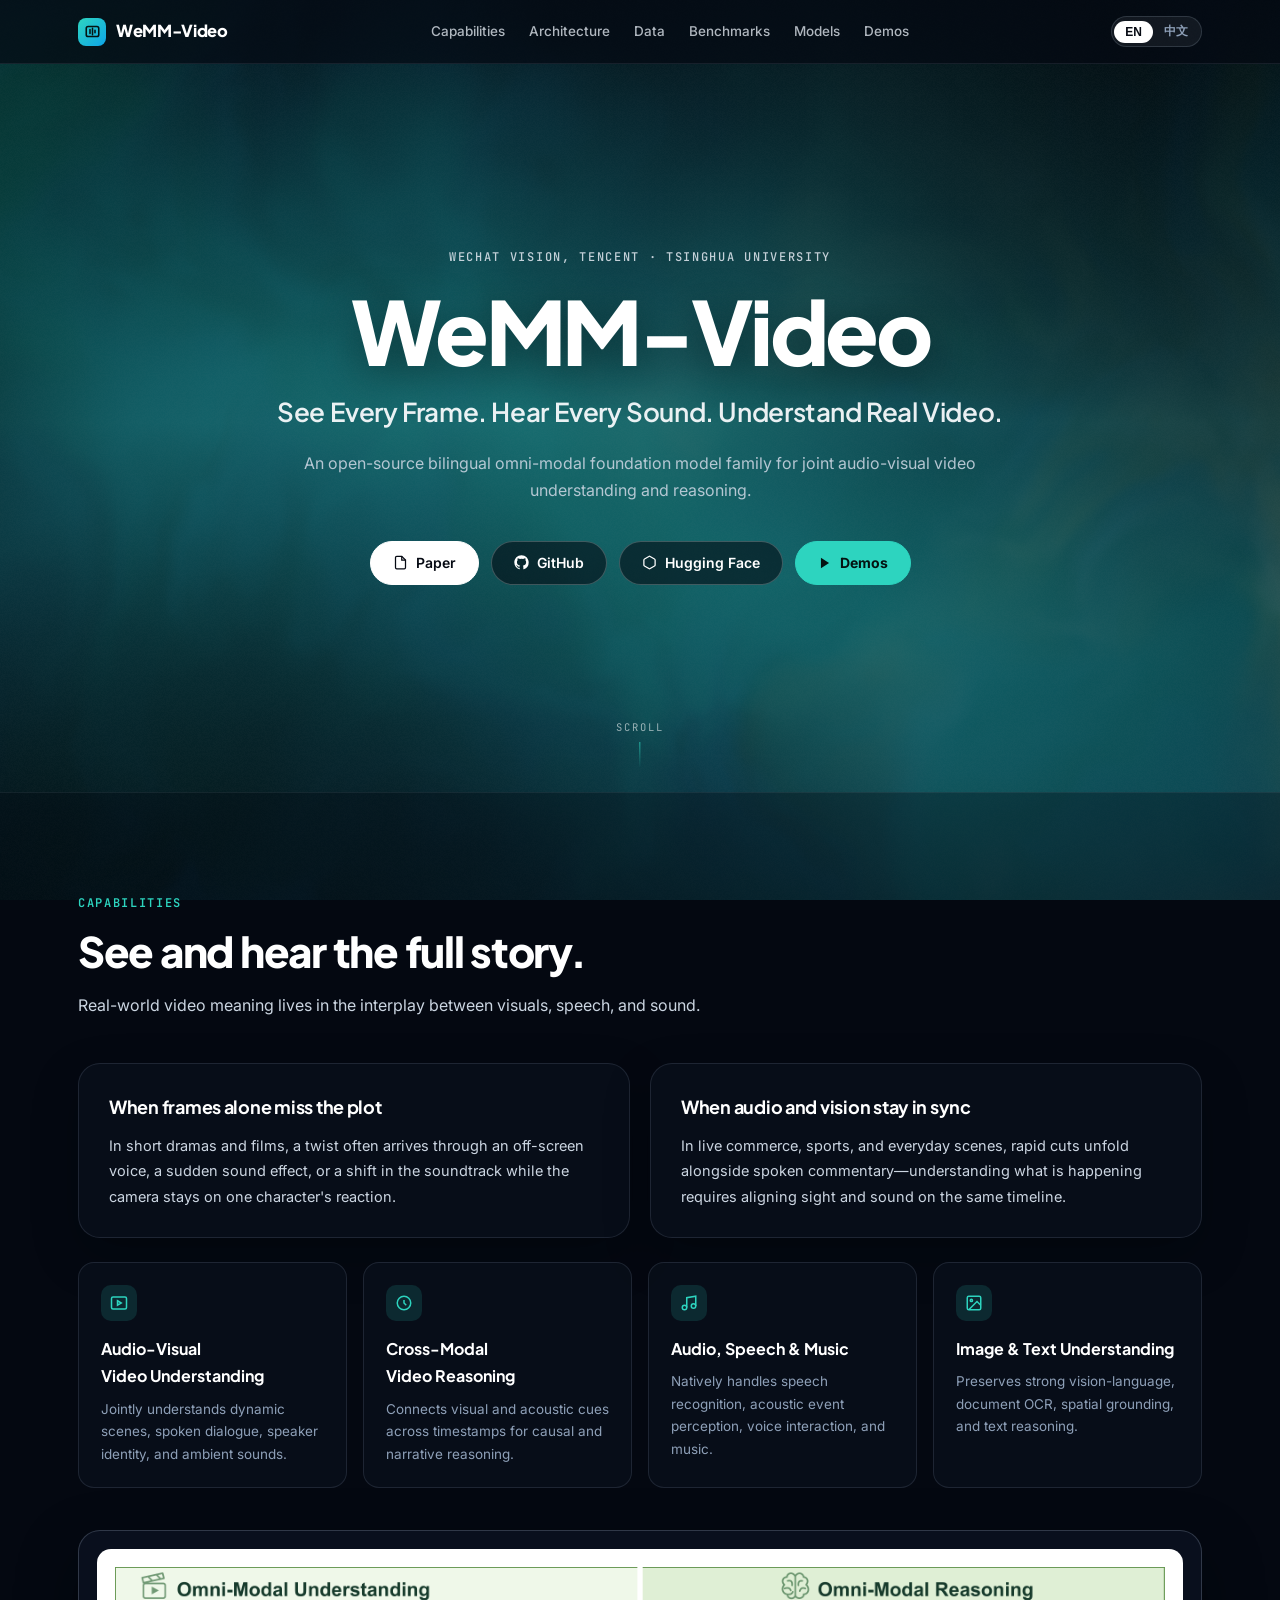
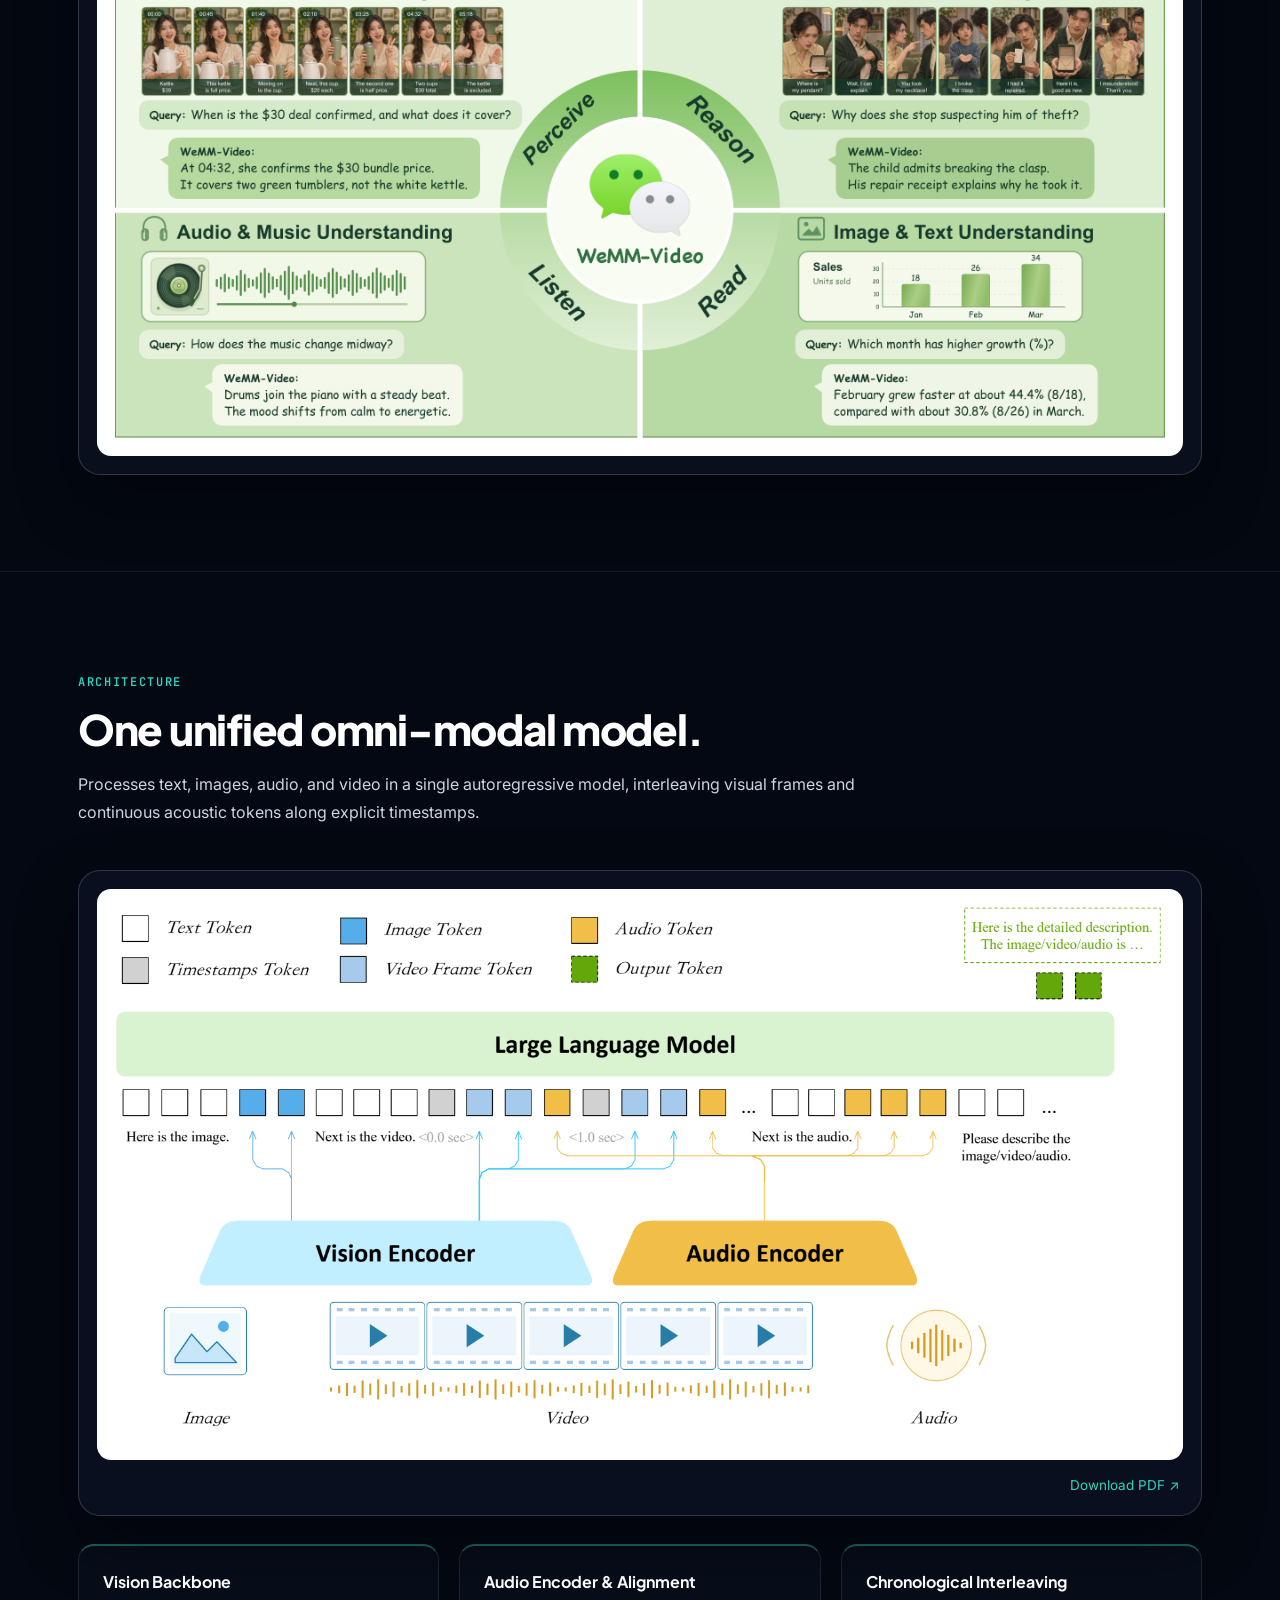
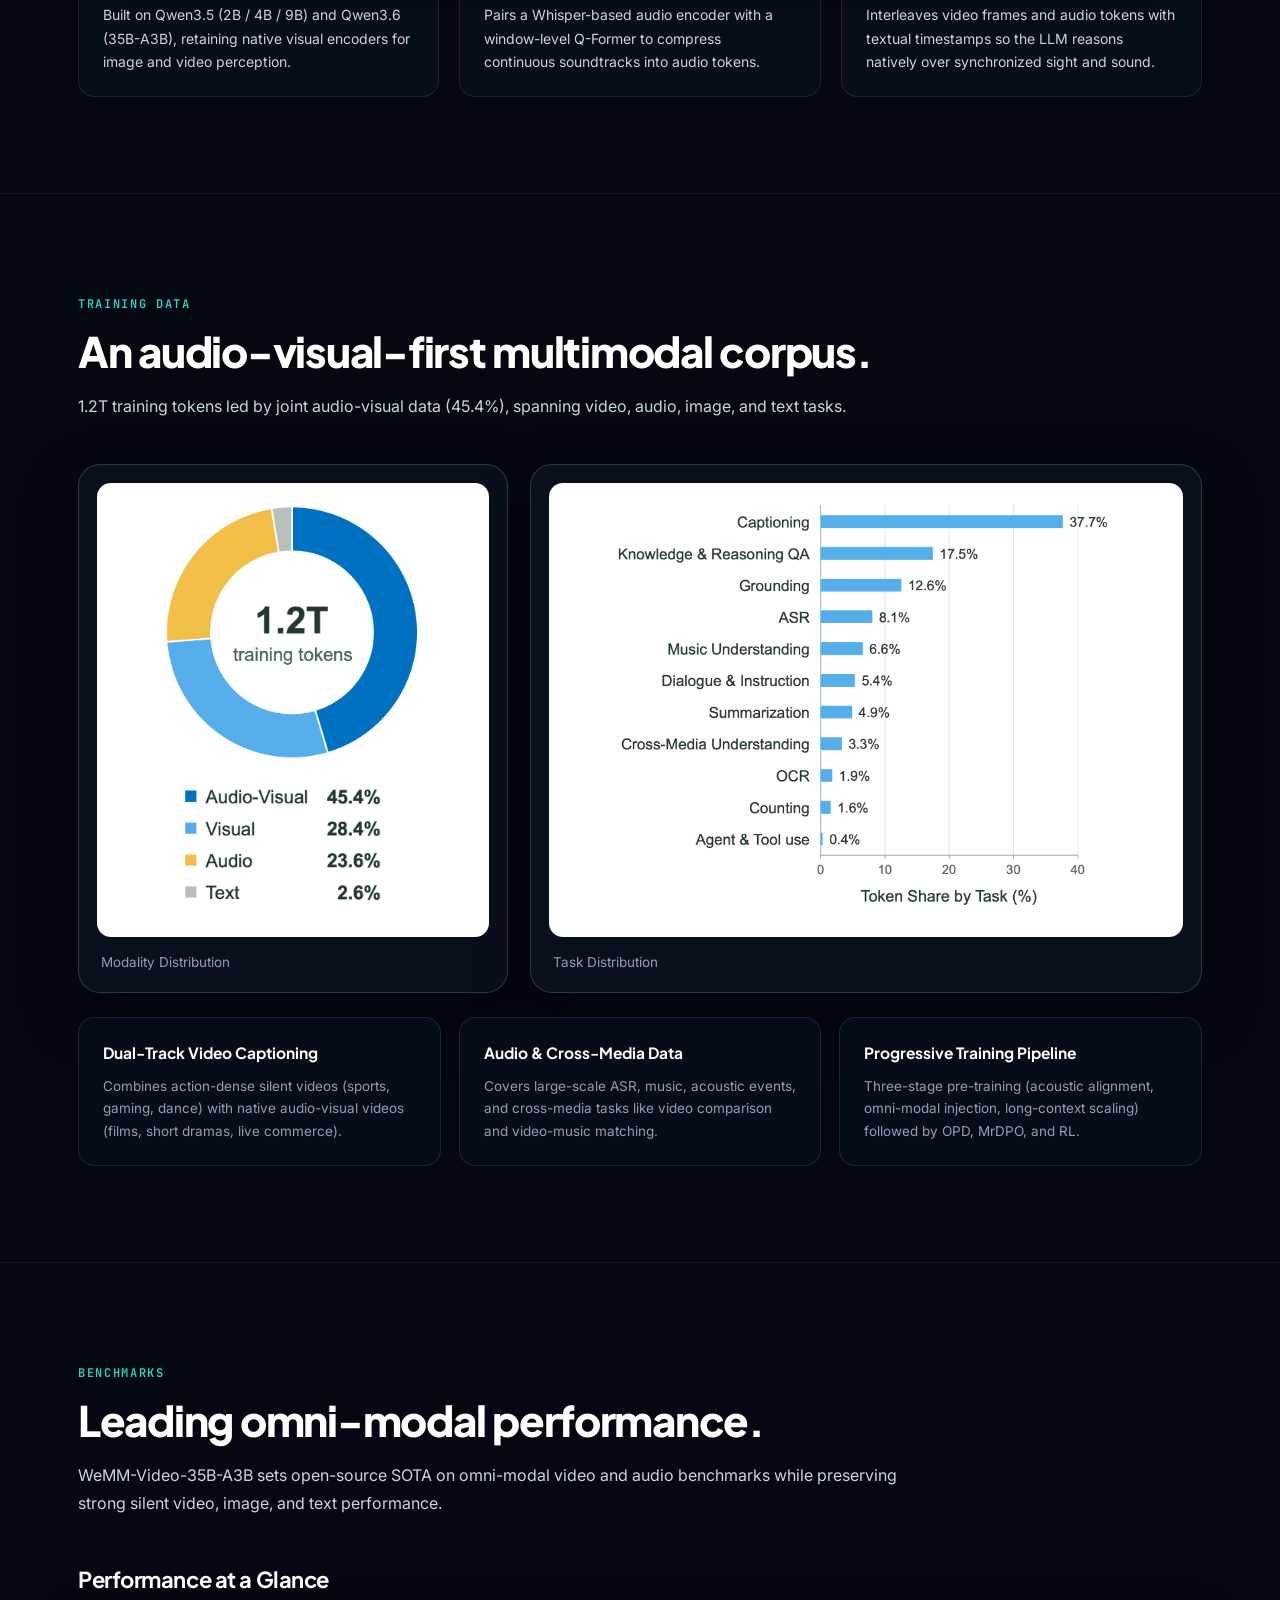
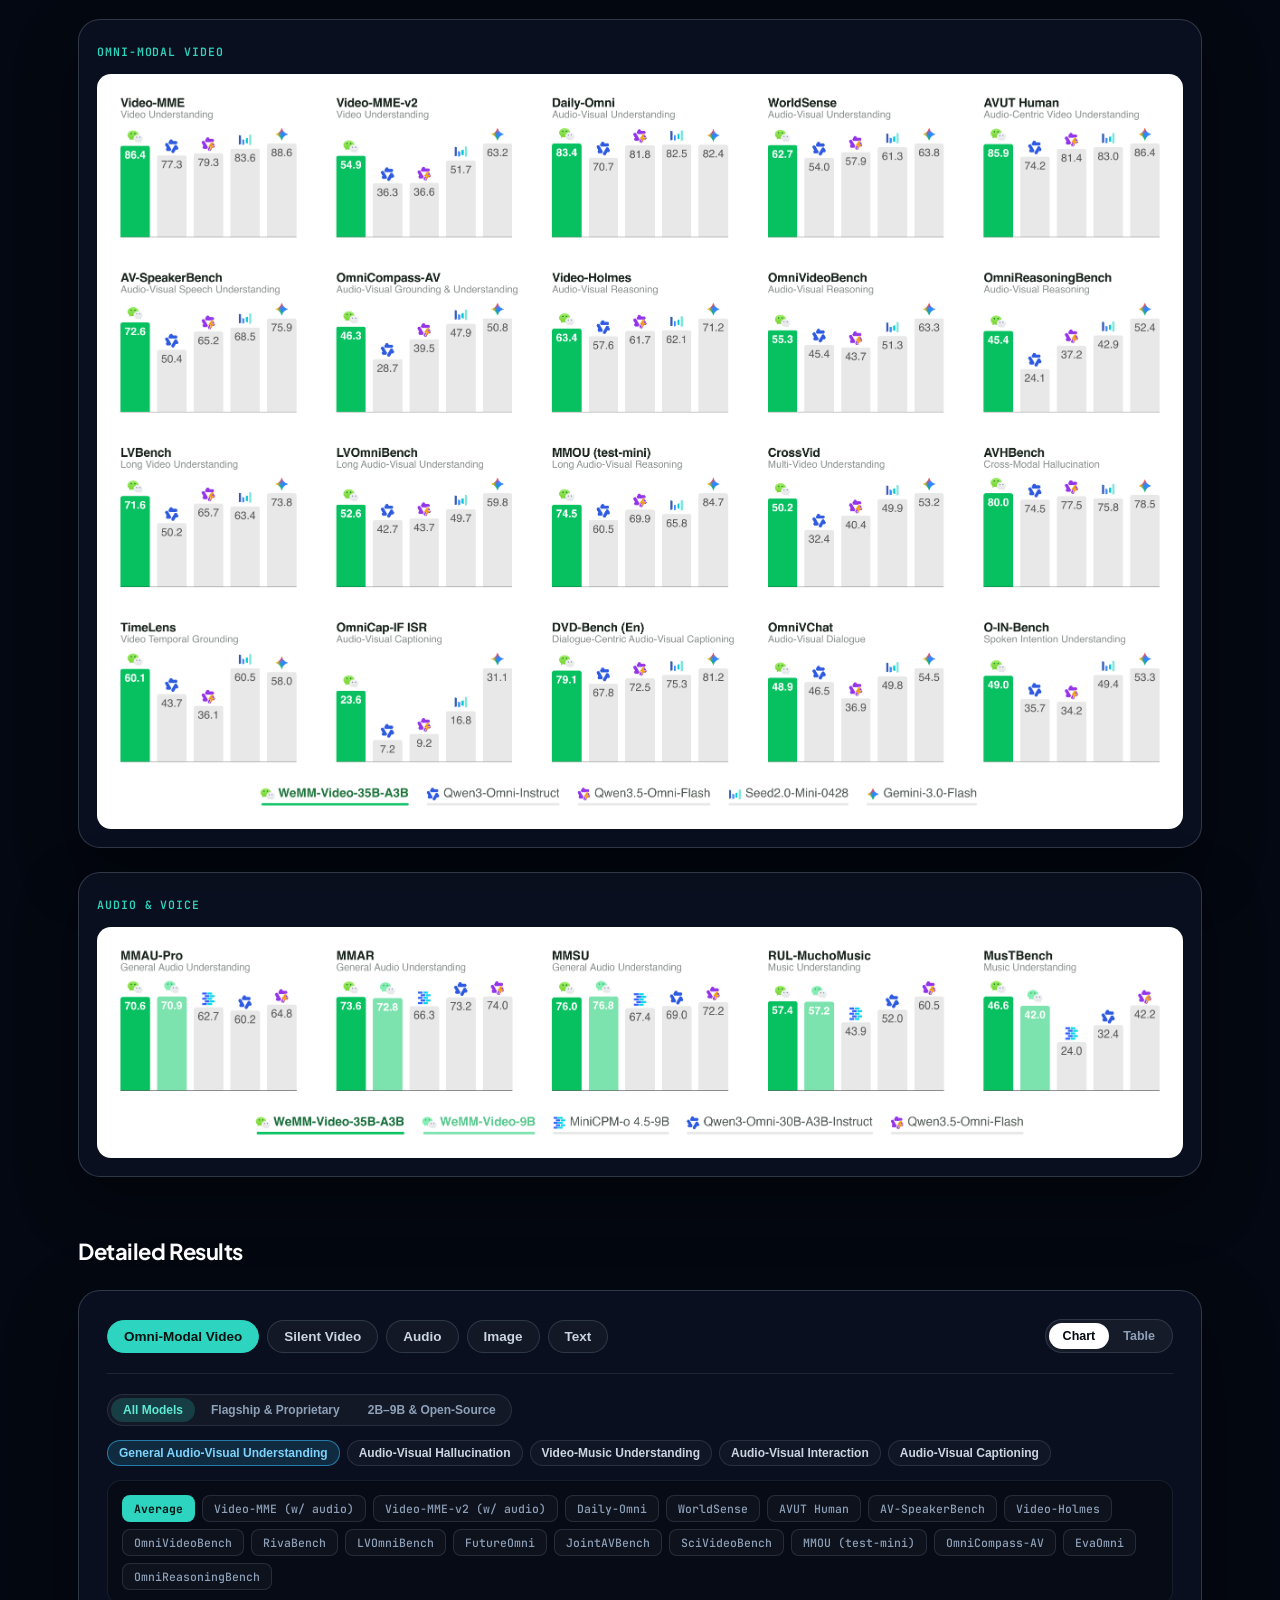
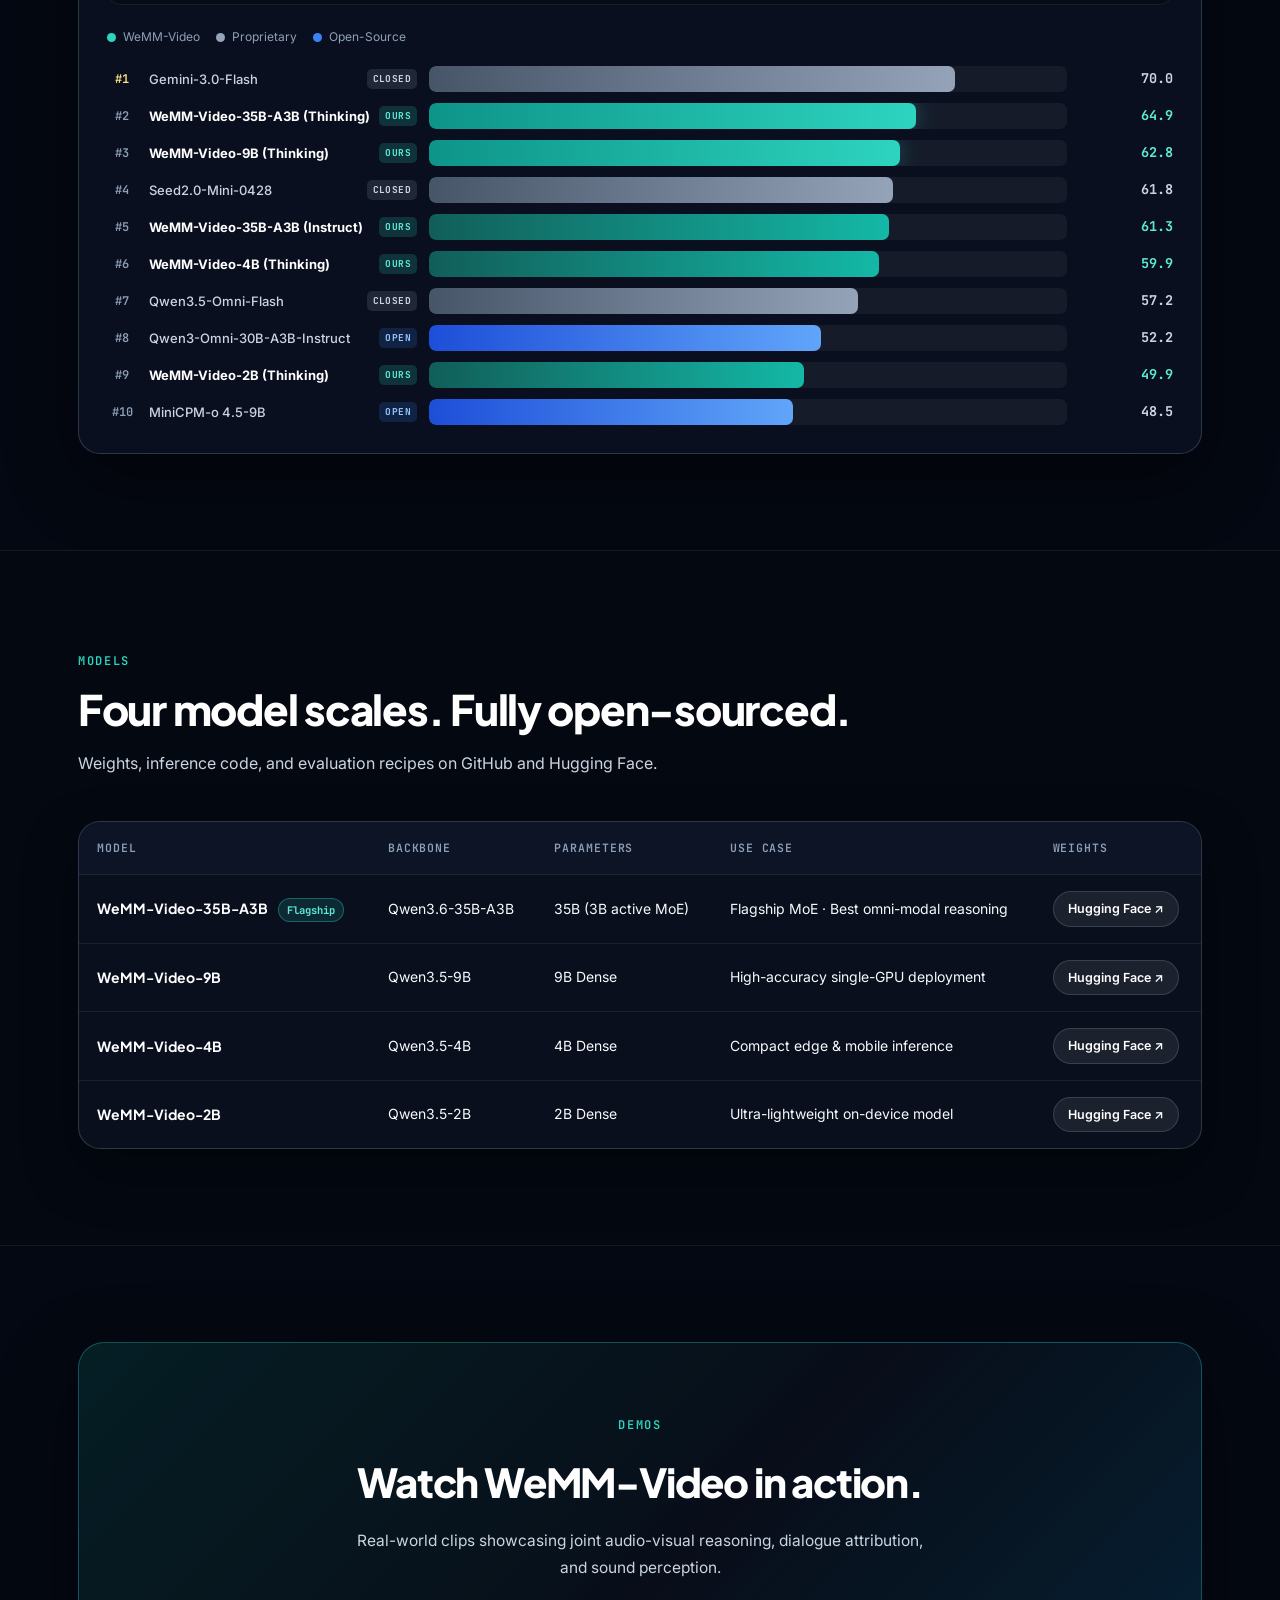
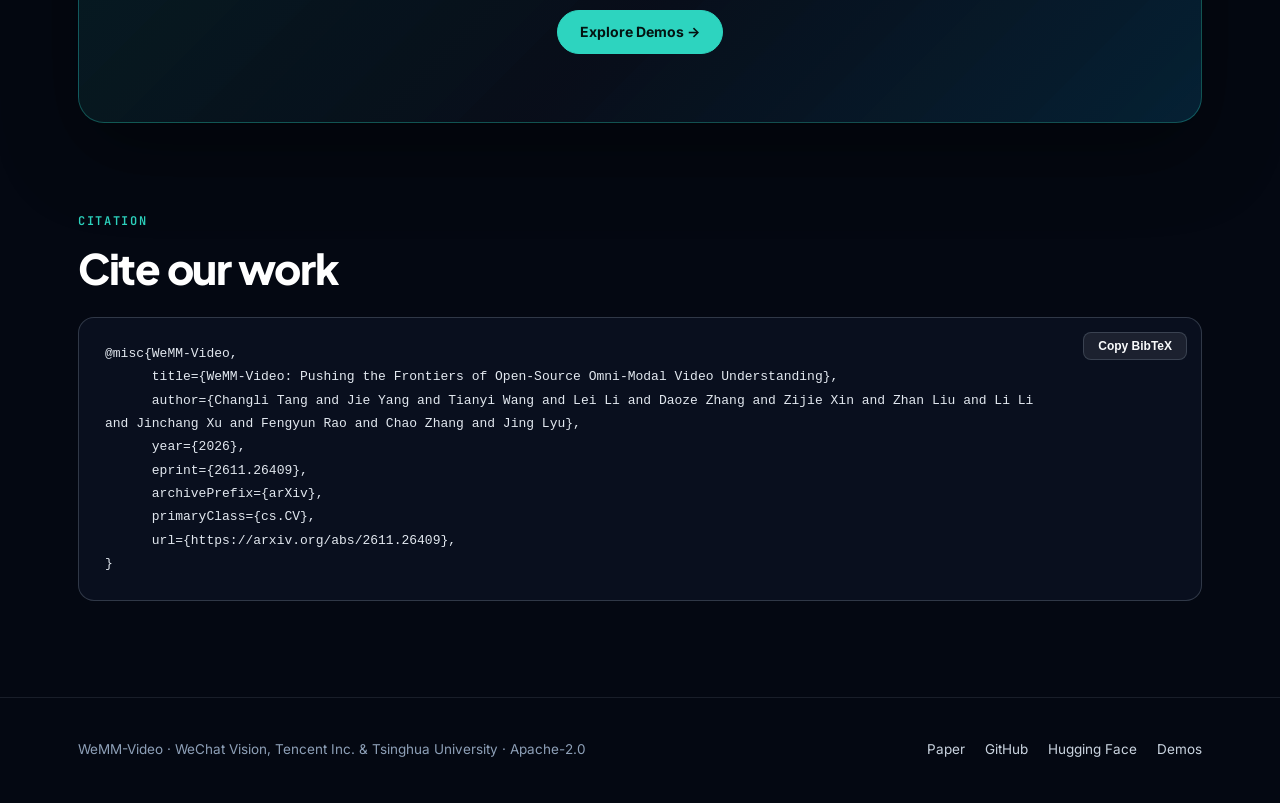
==== index.html @ 7454991a "chore: add page" ====
<!DOCTYPE html>
<html lang="en">
<head>
  <meta charset="UTF-8" />
  <meta name="viewport" content="width=device-width, initial-scale=1.0" />
  <title>WeMM-Video — Omni-Modal Video Understanding Foundation Model</title>
  <meta name="description" content="WeMM-Video: Pushing the Frontiers of Open-Source Omni-Modal Video Understanding by WeChat Vision, Tencent Inc. & Tsinghua University." />
  <link rel="preconnect" href="https://fonts.googleapis.com" />
  <link rel="preconnect" href="https://fonts.gstatic.com" crossorigin />
  <link href="https://fonts.googleapis.com/css2?family=Inter:wght@400;500;600;700&family=JetBrains+Mono:wght@400;500;600;700&family=Plus+Jakarta+Sans:wght@600;700;800&display=swap" rel="stylesheet" />
  <link rel="icon" type="image/svg+xml" href="data:image/svg+xml,%3Csvg xmlns='http://www.w3.org/2000/svg' viewBox='0 0 32 32'%3E%3Crect width='32' height='32' rx='8' fill='%232dd4bf'/%3E%3Cpath d='M10 11v10M16 8v16M22 12v8' stroke='%23041311' stroke-width='3' stroke-linecap='round'/%3E%3C/svg%3E" />
  <link rel="stylesheet" href="css/style.css" />
</head>
<body>
  <!-- Single Persistent Full-Page WebGL Living Wave Backdrop -->
  <canvas id="ambient-wave-canvas" data-intensity="1.0" aria-hidden="true"></canvas>

  <div class="page-shell">
    <!-- Navigation -->
    <header class="site-nav" id="site-nav">
      <div class="nav-inner">
        <a href="index.html" class="nav-brand">
          <span class="nav-brand-mark" aria-hidden="true">
            <svg width="15" height="15" viewBox="0 0 24 24" fill="none" stroke="currentColor" stroke-width="2.5" stroke-linecap="round" stroke-linejoin="round">
              <rect x="2" y="4" width="20" height="16" rx="3"></rect>
              <path d="M8 9v6M12 7v10M16 10v4"></path>
            </svg>
          </span>
          <span>WeMM-Video</span>
        </a>

        <nav class="nav-links" id="nav-links" aria-label="Primary">
          <a href="#capabilities" data-i18n="nav_cap">Capabilities</a>
          <a href="#architecture" data-i18n="nav_arch">Architecture</a>
          <a href="#data" data-i18n="nav_data">Data</a>
          <a href="#benchmarks" data-i18n="nav_bench">Benchmarks</a>
          <a href="#models" data-i18n="nav_models">Models</a>
          <a href="demos.html" data-i18n="nav_demos">Demos</a>
        </nav>

        <div class="nav-actions">
          <div class="lang-switch" role="group" aria-label="Language">
            <button type="button" class="lang-btn active" data-lang="en">EN</button>
            <button type="button" class="lang-btn" data-lang="zh">中文</button>
          </div>
          <button type="button" class="mobile-menu-btn" id="mobile-menu-btn" aria-label="Toggle Menu">
            <svg width="18" height="18" viewBox="0 0 24 24" fill="none" stroke="currentColor" stroke-width="2">
              <line x1="3" y1="7" x2="21" y2="7"></line>
              <line x1="3" y1="12" x2="21" y2="12"></line>
              <line x1="3" y1="17" x2="21" y2="17"></line>
            </svg>
          </button>
        </div>
      </div>
    </header>

    <!-- ====================================================================
         HERO: Full-Viewport Cinema Title Over Living WebGL Fluid Waves
         ==================================================================== -->
    <section class="hero-cinema" id="top">
      <div class="container">
        <div class="hero-inner">
          <div class="hero-org" data-i18n="hero_org">WeChat Vision, Tencent · Tsinghua University</div>
          <h1 class="hero-title">WeMM-Video</h1>
          <p class="hero-tagline" data-i18n="hero_tagline">
            See Every Frame. Hear Every Sound. Understand Real Video.
          </p>
          <p class="hero-sub" data-i18n="hero_sub">
            An open-source bilingual omni-modal foundation model family for joint audio-visual video understanding, reasoning, and general multimodal perception.
          </p>

          <div class="hero-cta-row">
            <a class="btn btn-solid" href="https://arxiv.org/abs/2611.26409" target="_blank" rel="noopener">
              <svg width="15" height="15" viewBox="0 0 24 24" fill="none" stroke="currentColor" stroke-width="2">
                <path d="M14 2H6a2 2 0 0 0-2 2v16a2 2 0 0 0 2 2h12a2 2 0 0 0 2-2V8z"></path>
                <polyline points="14 2 14 8 20 8"></polyline>
              </svg>
              <span data-i18n="cta_paper">Paper</span>
            </a>
            <a class="btn" href="https://github.com/Tencent/WeMM-Video" target="_blank" rel="noopener">
              <svg width="15" height="15" viewBox="0 0 24 24" fill="currentColor">
                <path d="M12 .5C5.65.5.5 5.65.5 12c0 5.08 3.29 9.39 7.86 10.91.58.11.79-.25.79-.56 0-.28-.01-1.02-.02-2-3.2.7-3.88-1.54-3.88-1.54-.52-1.33-1.28-1.69-1.28-1.69-1.05-.72.08-.7.08-.7 1.16.08 1.77 1.19 1.77 1.19 1.03 1.76 2.7 1.25 3.36.96.1-.75.4-1.25.73-1.54-2.55-.29-5.24-1.28-5.24-5.69 0-1.26.45-2.29 1.19-3.09-.12-.29-.52-1.46.11-3.05 0 0 .97-.31 3.18 1.18a11.04 11.04 0 0 1 5.8 0c2.21-1.49 3.18-1.18 3.18-1.18.63 1.59.23 2.76.11 3.05.74.8 1.19 1.83 1.19 3.09 0 4.42-2.69 5.39-5.25 5.68.41.36.78 1.06.78 2.13 0 1.54-.01 2.78-.01 3.16 0 .31.21.67.8.56A11.51 11.51 0 0 0 23.5 12C23.5 5.65 18.35.5 12 .5z"/>
              </svg>
              <span data-i18n="cta_github">GitHub</span>
            </a>
            <a class="btn" href="https://huggingface.co/collections/tencent/wemm-video" target="_blank" rel="noopener">
              <svg width="15" height="15" viewBox="0 0 24 24" fill="none" stroke="currentColor" stroke-width="2">
                <path d="M21 16V8a2 2 0 0 0-1-1.73l-7-4a2 2 0 0 0-2 0l-7 4A2 2 0 0 0 3 8v8a2 2 0 0 0 1 1.73l7 4a2 2 0 0 0 2 0l7-4A2 2 0 0 0 21 16z"></path>
              </svg>
              <span data-i18n="cta_hf">Hugging Face</span>
            </a>
            <a class="btn btn-emerald" href="demos.html">
              <svg width="14" height="14" viewBox="0 0 24 24" fill="currentColor">
                <polygon points="5 3 19 12 5 21 5 3"></polygon>
              </svg>
              <span data-i18n="cta_demos">Demos</span>
            </a>
          </div>
        </div>
      </div>

      <div class="scroll-cue" aria-hidden="true">
        <span data-i18n="scroll_cue">Scroll</span>
        <span class="scroll-cue-bar"></span>
      </div>
    </section>

    <!-- ====================================================================
         SECTION 1: CAPABILITIES
         ==================================================================== -->
    <section class="section-band" id="capabilities">
      <div class="container">
        <div class="editorial-header reveal">
          <span class="eyebrow" data-i18n="cap_eyebrow">Capabilities</span>
          <h2 class="section-title" data-i18n="cap_title">
            Why audio-visual understanding matters — and what WeMM-Video does.
          </h2>
          <p class="section-desc" data-i18n="cap_desc">
            Most multimodal models still treat video as silent frames paired with speech transcripts. In real videos, meaning lives in the interplay between what is seen and what is heard.
          </p>
        </div>

        <div class="story-grid reveal">
          <div class="story-block">
            <h3 data-i18n="story_1_title">When frames alone miss the plot</h3>
            <p data-i18n="story_1_desc">
              In short dramas and films, the camera may hold on one character's reaction while an off-screen voice delivers the twist, a door slams, or the soundtrack abruptly drops. Reading subtitles without hearing tone, timing, and sound effects loses who spoke and why the mood shifted.
            </p>
          </div>
          <div class="story-block">
            <h3 data-i18n="story_2_title">When audio and vision must stay in sync</h3>
            <p data-i18n="story_2_desc">
              In live commerce, sports, and everyday scenes, rapid camera cuts and spoken commentary unfold together—knowing which product a discount applies to or how a play develops requires understanding visual motion, speech, and ambient audio along the same timeline.
            </p>
          </div>
        </div>

        <div class="cap-grid reveal">
          <div class="cap-item">
            <div class="cap-icon">
              <svg width="18" height="18" viewBox="0 0 24 24" fill="none" stroke="currentColor" stroke-width="2">
                <rect x="2" y="4" width="20" height="16" rx="2"></rect>
                <polygon points="10 9 15 12 10 15 10 9"></polygon>
              </svg>
            </div>
            <h4 data-i18n="cap_1_title">Audio-Visual Video Understanding</h4>
            <p data-i18n="cap_1_desc">Jointly comprehends dynamic scenes, spoken dialogue, speaker identity, and environmental sounds across real-world videos.</p>
          </div>

          <div class="cap-item">
            <div class="cap-icon">
              <svg width="18" height="18" viewBox="0 0 24 24" fill="none" stroke="currentColor" stroke-width="2">
                <circle cx="12" cy="12" r="9"></circle>
                <path d="M12 8v4l3 3"></path>
              </svg>
            </div>
            <h4 data-i18n="cap_2_title">Cross-Modal Video Reasoning</h4>
            <p data-i18n="cap_2_desc">Connects visual and acoustic clues across scenes and timestamps to answer complex causal and narrative questions.</p>
          </div>

          <div class="cap-item">
            <div class="cap-icon">
              <svg width="18" height="18" viewBox="0 0 24 24" fill="none" stroke="currentColor" stroke-width="2">
                <path d="M9 18V5l12-2v13"></path>
                <circle cx="6" cy="18" r="3"></circle>
                <circle cx="18" cy="16" r="3"></circle>
              </svg>
            </div>
            <h4 data-i18n="cap_3_title">Audio, Speech & Music</h4>
            <p data-i18n="cap_3_desc">Handles speech recognition, general acoustic event analysis, voice interaction, and music understanding natively.</p>
          </div>

          <div class="cap-item">
            <div class="cap-icon">
              <svg width="18" height="18" viewBox="0 0 24 24" fill="none" stroke="currentColor" stroke-width="2">
                <rect x="3" y="3" width="18" height="18" rx="2"></rect>
                <circle cx="8.5" cy="8.5" r="1.5"></circle>
                <polyline points="21 15 16 10 5 21"></polyline>
              </svg>
            </div>
            <h4 data-i18n="cap_4_title">Image & Text Understanding</h4>
            <p data-i18n="cap_4_desc">Preserves strong vision-language, document OCR, spatial perception, and general reasoning capabilities.</p>
          </div>
        </div>

        <div class="figure-frame reveal">
          <div class="figure-sheet" data-zoom-src="assets/wemm-video-capabilities-compact.png" data-zoom-alt="WeMM-Video Capabilities">
            <img src="assets/wemm-video-capabilities-compact.png" alt="WeMM-Video Capabilities Overview" />
            <span class="zoom-hint" data-i18n="click_enlarge">Click to enlarge</span>
          </div>
        </div>
      </div>
    </section>

    <!-- ====================================================================
         SECTION 2: ARCHITECTURE
         ==================================================================== -->
    <section class="section-band alt" id="architecture">
      <div class="container">
        <div class="editorial-header reveal">
          <span class="eyebrow" data-i18n="arch_eyebrow">Architecture</span>
          <h2 class="section-title" data-i18n="arch_title">One unified omni-modal model.</h2>
          <p class="section-desc" data-i18n="arch_desc">
            WeMM-Video processes text, images, audio, and video within a single autoregressive architecture, aligning visual frames and continuous acoustic signals chronologically with explicit timestamps.
          </p>
        </div>

        <div class="figure-frame reveal">
          <div class="figure-sheet" data-zoom-src="assets/wemm-video-architecture.png" data-zoom-alt="WeMM-Video Architecture">
            <img src="assets/wemm-video-architecture.png" alt="WeMM-Video Model Architecture" />
            <span class="zoom-hint" data-i18n="click_enlarge">Click to enlarge</span>
          </div>
          <div class="figure-meta" style="justify-content: flex-end;">
            <a href="assets/wemm-video-architecture.pdf" target="_blank" rel="noopener" data-i18n="arch_pdf">Download PDF ↗</a>
          </div>
        </div>

        <div class="arch-points reveal">
          <div class="arch-point">
            <h4 data-i18n="arch_p1_title">Vision Backbone</h4>
            <p data-i18n="arch_p1_desc">Built on Qwen3.5 (2B / 4B / 9B) and Qwen3.6 (35B-A3B), retaining their native visual encoders and projectors for strong image and video perception.</p>
          </div>
          <div class="arch-point">
            <h4 data-i18n="arch_p2_title">Audio Encoder & Alignment</h4>
            <p data-i18n="arch_p2_desc">Integrates a Whisper-based audio encoder with a window-level Q-Former to convert continuous soundtracks into compact audio tokens.</p>
          </div>
          <div class="arch-point">
            <h4 data-i18n="arch_p3_title">Chronological Interleaving</h4>
            <p data-i18n="arch_p3_desc">Interleaves video frames and audio tokens in time order with textual timestamps, allowing the LLM to reason natively over synchronized sight and sound.</p>
          </div>
        </div>
      </div>
    </section>

    <!-- ====================================================================
         SECTION 3: TRAINING DATA (Two Paper Figures)
         ==================================================================== -->
    <section class="section-band" id="data">
      <div class="container">
        <div class="editorial-header reveal">
          <span class="eyebrow" data-i18n="data_eyebrow">Training Data</span>
          <h2 class="section-title" data-i18n="data_title">
            Built on a diverse, audio-visual-first multimodal corpus.
          </h2>
          <p class="section-desc" data-i18n="data_desc">
            To learn real-world audio-visual dynamics from the ground up, we curated a 1.2T-token multimodal training corpus where joint audio-visual data makes up the largest modality share, complemented by broad task coverage.
          </p>
        </div>

        <div class="data-figures reveal">
          <div class="data-fig-card">
            <div class="figure-sheet" data-zoom-src="assets/wemm-tokens.png" data-zoom-alt="Token Distribution by Modality">
              <img src="assets/wemm-tokens.png" alt="1.2T Training Tokens by Modality" />
              <span class="zoom-hint" data-i18n="click_enlarge">Click to enlarge</span>
            </div>
            <div class="figure-meta">
              <span data-i18n="data_fig1_caption">Token distribution across modalities (Audio-Visual 45.4%, Visual 28.4%, Audio 23.6%, Text 2.6%).</span>
            </div>
          </div>

          <div class="data-fig-card">
            <div class="figure-sheet" data-zoom-src="assets/wemm-task.png" data-zoom-alt="Token Distribution by Task">
              <img src="assets/wemm-task.png" alt="Token Share by Task" />
              <span class="zoom-hint" data-i18n="click_enlarge">Click to enlarge</span>
            </div>
            <div class="figure-meta">
              <span data-i18n="data_fig2_caption">Token share across multimodal tasks, led by Captioning and Knowledge & Reasoning QA.</span>
            </div>
          </div>
        </div>

        <div class="data-notes reveal">
          <div class="data-note-item">
            <h4 data-i18n="data_n1_title">Dual-Track Video Captioning</h4>
            <p data-i18n="data_n1_desc">Pairs action-dense silent video splits (sports, gaming, dance) with native audio-visual videos (films, short dramas, interviews, live commerce) annotated along a continuous timeline.</p>
          </div>
          <div class="data-note-item">
            <h4 data-i18n="data_n2_title">Dedicated Audio & Cross-Media Splits</h4>
            <p data-i18n="data_n2_desc">Incorporates large-scale ASR, music, and acoustic understanding alongside multi-source tasks such as video comparison, video-music matching, and product-to-ad consistency.</p>
          </div>
          <div class="data-note-item">
            <h4 data-i18n="data_n3_title">Progressive Pre-Training & Post-Training</h4>
            <p data-i18n="data_n3_desc">Trained via three-stage progressive pre-training (acoustic alignment, omni-modal injection, long-context scaling) followed by Multi-Teacher OPD, Anti-Repetition MrDPO, and Specialist RL.</p>
          </div>
        </div>
      </div>
    </section>

    <!-- ====================================================================
         SECTION 4: COMPLETE PAPER EVALUATION (All 5 Sections · 123 Benchmarks)
         ==================================================================== -->
    <section class="section-band alt" id="benchmarks">
      <div class="container">
        <div class="editorial-header reveal">
          <span class="eyebrow" data-i18n="bench_eyebrow">Evaluation · 123 Benchmarks</span>
          <h2 class="section-title" data-i18n="bench_title">
            Complete paper evaluation across all 5 modalities.
          </h2>
          <p class="section-desc" data-i18n="bench_desc">
            WeMM-Video-35B-A3B sets a new open-source state of the art in omni-modal video understanding and leads general audio benchmarks, while preserving strong silent video, image, and text capabilities.
          </p>
        </div>

        <!-- Performance at a Glance -->
        <div class="glance-block reveal">
          <div class="subblock-header">
            <h3 data-i18n="glance_title">Performance at a Glance</h3>
          </div>

          <div class="glance-stack">
            <div class="figure-frame">
              <div class="figure-label-tag" data-i18n="glance_video_tag">Omni-Modal Video</div>
              <div class="figure-sheet" data-zoom-src="assets/wemm-video-benchmarks.png" data-zoom-alt="Omni-Modal Video Benchmarks">
                <img src="assets/wemm-video-benchmarks.png" alt="WeMM-Video Omni-Modal Video Benchmarks" />
                <span class="zoom-hint" data-i18n="click_enlarge">Click to enlarge</span>
              </div>
            </div>

            <div class="figure-frame">
              <div class="figure-label-tag" data-i18n="glance_audio_tag">Audio & Voice</div>
              <div class="figure-sheet" data-zoom-src="assets/wemm_index_audio.png" data-zoom-alt="Audio Understanding Benchmarks">
                <img src="assets/wemm_index_audio.png" alt="WeMM-Video Audio Benchmarks" />
                <span class="zoom-hint" data-i18n="click_enlarge">Click to enlarge</span>
              </div>
            </div>
          </div>
        </div>

        <!-- Interactive Benchmark Explorer -->
        <div class="subblock-header reveal">
          <h3 data-i18n="explorer_title">Benchmark Explorer</h3>
        </div>

        <div class="arena-shell reveal" id="eval-explorer-root">
          <div class="arena-top-bar">
            <div class="section-tabs" id="eval-section-tabs"></div>
            <div class="view-mode-switch" id="eval-view-switch"></div>
          </div>

          <div class="arena-summary-row" id="eval-scale-row">
            <div class="scale-filter-bar" id="eval-scale-bar"></div>
          </div>

          <!-- Pane A: Interactive Visual Comparison -->
          <div id="eval-visual-pane">
            <div class="dimension-pills" id="eval-dim-pills"></div>
            <div class="bench-chips" id="eval-bench-chips"></div>

            <div class="arena-meta-bar">
              <div class="arena-legend">
                <span class="legend-item"><span class="legend-dot ours"></span><span data-i18n="legend_ours">WeMM-Video (Ours)</span></span>
                <span class="legend-item"><span class="legend-dot closed"></span><span data-i18n="legend_closed">Proprietary</span></span>
                <span class="legend-item"><span class="legend-dot open"></span><span data-i18n="legend_open">Open-Source</span></span>
              </div>
              <span class="metric-badge" id="eval-metric-note" style="display:none;"></span>
            </div>

            <div class="arena-bars" id="eval-bars-stage"></div>
          </div>

          <!-- Pane B: Complete Paper Tables -->
          <div id="eval-table-pane" style="display:none;">
            <div class="paper-table-controls">
              <div class="table-group-tabs" id="eval-table-groups"></div>
              <input
                type="search"
                class="table-search-input"
                id="eval-table-search"
                data-i18n-placeholder="search_bench"
                placeholder="Filter benchmarks..."
              />
            </div>
            <div class="paper-table-wrap" id="eval-table-container"></div>
            <div class="paper-table-footnotes" id="eval-table-footnotes"></div>
          </div>
        </div>
      </div>
    </section>

    <!-- ====================================================================
         SECTION 5: OPEN-SOURCE MODELS
         ==================================================================== -->
    <section class="section-band" id="models">
      <div class="container">
        <div class="editorial-header reveal">
          <span class="eyebrow" data-i18n="models_eyebrow">Open-Source Release</span>
          <h2 class="section-title" data-i18n="models_title">Four model scales. Ready to deploy.</h2>
          <p class="section-desc" data-i18n="models_desc">
            All weights, inference code, and evaluation recipes are open-sourced on GitHub and Hugging Face.
          </p>
        </div>

        <div class="models-table-wrap reveal">
          <table class="models-table">
            <thead>
              <tr>
                <th data-i18n="col_model">Model</th>
                <th data-i18n="col_base">Backbone</th>
                <th data-i18n="col_active">Parameters</th>
                <th data-i18n="col_scenario">Recommended Use</th>
                <th data-i18n="col_link">Weights</th>
              </tr>
            </thead>
            <tbody>
              <tr>
                <td class="model-name-cell">
                  WeMM-Video-35B-A3B
                  <span class="badge-flagship" data-i18n="badge_flagship">Flagship</span>
                </td>
                <td>Qwen3.6-35B-A3B</td>
                <td>35B (3B active MoE)</td>
                <td data-i18n="m_35b_use">Flagship MoE · SOTA omni-modal reasoning</td>
                <td><a class="hf-btn" href="https://huggingface.co/tencent/WeMM-Video-35BA3B" target="_blank" rel="noopener">Hugging Face ↗</a></td>
              </tr>
              <tr>
                <td class="model-name-cell">WeMM-Video-9B</td>
                <td>Qwen3.5-9B</td>
                <td>9B Dense</td>
                <td data-i18n="m_9b_use">High-accuracy single-GPU deployment</td>
                <td><a class="hf-btn" href="https://huggingface.co/tencent/WeMM-Video-9B" target="_blank" rel="noopener">Hugging Face ↗</a></td>
              </tr>
              <tr>
                <td class="model-name-cell">WeMM-Video-4B</td>
                <td>Qwen3.5-4B</td>
                <td>4B Dense</td>
                <td data-i18n="m_4b_use">Compact edge & mobile multimodal inference</td>
                <td><a class="hf-btn" href="https://huggingface.co/tencent/WeMM-Video-4B" target="_blank" rel="noopener">Hugging Face ↗</a></td>
              </tr>
              <tr>
                <td class="model-name-cell">WeMM-Video-2B</td>
                <td>Qwen3.5-2B</td>
                <td>2B Dense</td>
                <td data-i18n="m_2b_use">Ultra-lightweight on-device audio-visual model</td>
                <td><a class="hf-btn" href="https://huggingface.co/tencent/WeMM-Video-2B" target="_blank" rel="noopener">Hugging Face ↗</a></td>
              </tr>
            </tbody>
          </table>
        </div>
      </div>
    </section>

    <!-- ====================================================================
         SECTION 6: DEMO PORTAL + CITATION
         ==================================================================== -->
    <section class="section-band alt">
      <div class="container">
        <div class="demo-portal reveal">
          <span class="eyebrow" data-i18n="portal_eyebrow">Screening Room</span>
          <h2 data-i18n="portal_title">Watch WeMM-Video in action.</h2>
          <p data-i18n="portal_desc">
            Explore real-world video demonstrations showcasing audio-visual reasoning, speaker attribution, and music & acoustic perception.
          </p>
          <a class="btn btn-emerald" href="demos.html" data-i18n="portal_cta">Open Demo Gallery →</a>
        </div>

        <div id="citation" style="margin-top: 84px;" class="reveal">
          <div class="editorial-header" style="margin-bottom: 24px;">
            <span class="eyebrow" data-i18n="cite_eyebrow">Citation</span>
            <h2 class="section-title" data-i18n="cite_title">Cite our work</h2>
          </div>

          <div class="bibtex-box">
            <button type="button" class="copy-btn" id="copy-bibtex-btn" data-i18n="copy_btn">Copy BibTeX</button>
            <pre><code id="bibtex-code">@misc{WeMM-Video,
      title={WeMM-Video: Pushing the Frontiers of Open-Source Omni-Modal Video Understanding}, 
      author={Changli Tang and Jie Yang and Tianyi Wang and Lei Li and Daoze Zhang and Zijie Xin and Zhan Liu and Li Li and Jinchang Xu and Fengyun Rao and Chao Zhang and Jing Lyu},
      year={2026},
      eprint={2611.26409},
      archivePrefix={arXiv},
      primaryClass={cs.CV},
      url={https://arxiv.org/abs/2611.26409}, 
}</code></pre>
          </div>
        </div>
      </div>
    </section>

    <!-- Footer -->
    <footer class="site-footer">
      <div class="container footer-inner">
        <div data-i18n="footer_left">WeMM-Video · WeChat Vision, Tencent Inc. & Tsinghua University · Apache-2.0</div>
        <div class="footer-links">
          <a href="https://arxiv.org/abs/2611.26409" target="_blank" rel="noopener" data-i18n="cta_paper">Paper</a>
          <a href="https://github.com/Tencent/WeMM-Video" target="_blank" rel="noopener">GitHub</a>
          <a href="https://huggingface.co/collections/tencent/wemm-video" target="_blank" rel="noopener">Hugging Face</a>
          <a href="demos.html" data-i18n="nav_demos">Demos</a>
        </div>
      </div>
    </footer>
  </div>

  <!-- Lightbox Modal -->
  <div class="lightbox" id="lightbox" role="dialog" aria-modal="true" aria-label="Image Preview">
    <button type="button" class="lightbox-close" id="lightbox-close" aria-label="Close">×</button>
    <img id="lightbox-img" src="" alt="" />
  </div>

  <script src="js/hero-canvas.js"></script>
  <script src="js/benchmarks-data.js"></script>
  <script src="js/i18n.js"></script>
  <script src="js/main.js"></script>
</body>
</html>
---- css/style.css ----
/* ==========================================================================
   WeMM-Video — Unified Flowing-Wave Cinema Design System (v4)
   - Single cohesive deep-midnight cinema theme across every section
   - Full-page GPU WebGL flowing wave canvas behind all content
   - Zero-flicker architecture: no backdrop-filter + 3D tilt or blur transitions
   - Studio Exhibition Frames for clean paper figures
   - Complete 5-section, 123-benchmark Interactive Explorer & Full Paper Tables
   ========================================================================== */

:root {
  --bg-base: #050912;
  --surface: rgba(10, 16, 28, 0.76);
  --surface-strong: rgba(11, 18, 32, 0.88);
  --surface-soft: rgba(15, 23, 40, 0.56);
  --border: rgba(148, 163, 184, 0.16);
  --border-strong: rgba(148, 163, 184, 0.28);

  --ink: #f8fafc;
  --ink-secondary: #cbd5e1;
  --ink-muted: #8ea0b8;

  --emerald: #2dd4bf;
  --emerald-deep: #0f766e;
  --emerald-soft: rgba(45, 212, 191, 0.14);
  --cyan: #38bdf8;
  --amber: #fbbf24;

  --font-display: "Plus Jakarta Sans", -apple-system, BlinkMacSystemFont, "PingFang SC", "Hiragino Sans GB", "Microsoft YaHei", sans-serif;
  --font-sans: "Inter", -apple-system, BlinkMacSystemFont, "PingFang SC", "Hiragino Sans GB", "Microsoft YaHei", sans-serif;
  --font-mono: "JetBrains Mono", ui-monospace, SFMono-Regular, Menlo, monospace;

  --max-w: 1180px;
  --radius-sm: 10px;
  --radius-md: 16px;
  --radius-lg: 22px;
  --radius-pill: 999px;
}

*, *::before, *::after {
  box-sizing: border-box;
}

html {
  scroll-behavior: smooth;
  -webkit-font-smoothing: antialiased;
  -moz-osx-font-smoothing: grayscale;
  background: var(--bg-base);
}

body {
  margin: 0;
  font-family: var(--font-sans);
  font-size: 15.5px;
  line-height: 1.72;
  color: var(--ink);
  background: var(--bg-base);
  overflow-x: hidden;
}

img {
  max-width: 100%;
  display: block;
}

a {
  color: var(--emerald);
  text-decoration: none;
  transition: color 0.18s ease;
}

a:hover {
  color: #5eead4;
}

/* ---------- Persistent Full-Page WebGL Wave Background ---------- */
#ambient-wave-canvas {
  position: fixed;
  inset: 0;
  width: 100vw;
  height: 100vh;
  z-index: 0;
  pointer-events: none;
  display: block;
}

.page-shell {
  position: relative;
  z-index: 1;
}

.container {
  width: 100%;
  max-width: var(--max-w);
  margin: 0 auto;
  padding: 0 28px;
}

/* ---------- Instant-Visible Content (Zero Blank-Frame Risk) ---------- */
.reveal {
  opacity: 1;
  transform: none;
}

/* ---------- Navigation (Solid Translucent Obsidian, No Blur Flicker) ---------- */
.site-nav {
  position: fixed;
  top: 0;
  left: 0;
  right: 0;
  z-index: 100;
  height: 64px;
  display: flex;
  align-items: center;
  background: rgba(5, 9, 18, 0.72);
  border-bottom: 1px solid rgba(148, 163, 184, 0.12);
  transition: background 0.25s ease, border-color 0.25s ease;
}

.site-nav.scrolled {
  background: rgba(5, 9, 18, 0.92);
  border-bottom-color: rgba(148, 163, 184, 0.2);
}

.nav-inner {
  width: 100%;
  max-width: var(--max-w);
  margin: 0 auto;
  padding: 0 28px;
  display: flex;
  align-items: center;
  justify-content: space-between;
  gap: 16px;
}

.nav-brand {
  display: inline-flex;
  align-items: center;
  gap: 10px;
  font-family: var(--font-display);
  font-weight: 800;
  font-size: 16.5px;
  letter-spacing: -0.02em;
  color: #ffffff;
}

.nav-brand:hover {
  color: #ffffff;
}

.nav-brand-mark {
  width: 28px;
  height: 28px;
  border-radius: 8px;
  background: linear-gradient(135deg, #2dd4bf 0%, #0ea5e9 100%);
  display: inline-flex;
  align-items: center;
  justify-content: center;
  color: #041311;
}

.nav-links {
  display: flex;
  align-items: center;
  gap: 24px;
}

.nav-links a {
  position: relative;
  font-size: 13.5px;
  font-weight: 500;
  color: rgba(226, 232, 240, 0.78);
  padding: 4px 0;
}

.nav-links a:hover {
  color: #ffffff;
}

.nav-links a.active {
  color: #ffffff;
  font-weight: 600;
}

.nav-links a.active::after {
  content: "";
  position: absolute;
  left: 0;
  right: 0;
  bottom: -2px;
  height: 2px;
  border-radius: 2px;
  background: var(--emerald);
}

.nav-actions {
  display: flex;
  align-items: center;
  gap: 10px;
}

.lang-switch {
  display: inline-flex;
  align-items: center;
  background: rgba(255, 255, 255, 0.06);
  border: 1px solid rgba(148, 163, 184, 0.22);
  border-radius: var(--radius-pill);
  padding: 2px;
}

.lang-btn {
  border: 0;
  background: transparent;
  padding: 4px 11px;
  font-size: 12px;
  font-weight: 600;
  color: var(--ink-muted);
  border-radius: var(--radius-pill);
  cursor: pointer;
  transition: background 0.15s ease, color 0.15s ease;
}

.lang-btn.active {
  background: #ffffff;
  color: #050912;
}

.mobile-menu-btn {
  display: none;
  border: 1px solid var(--border);
  background: rgba(255, 255, 255, 0.06);
  color: #ffffff;
  border-radius: 8px;
  width: 36px;
  height: 36px;
  align-items: center;
  justify-content: center;
  cursor: pointer;
}

/* ---------- Hero Section (Full-Viewport Transparent Over Living Waves) ---------- */
.hero-cinema {
  position: relative;
  min-height: clamp(640px, 88vh, 880px);
  display: flex;
  align-items: center;
  justify-content: center;
  padding: 124px 0 88px;
  text-align: center;
}

.hero-inner {
  max-width: 960px;
  margin: 0 auto;
}

.hero-org {
  display: inline-flex;
  align-items: center;
  gap: 8px;
  font-family: var(--font-mono);
  font-size: 12px;
  font-weight: 500;
  letter-spacing: 0.14em;
  text-transform: uppercase;
  color: rgba(226, 232, 240, 0.86);
  margin-bottom: 18px;
}

.hero-title {
  margin: 0 0 18px;
  font-family: var(--font-display);
  font-size: clamp(50px, 7.6vw, 88px);
  font-weight: 800;
  line-height: 1.02;
  letter-spacing: -0.04em;
  color: #ffffff;
  text-shadow: 0 10px 44px rgba(0, 0, 0, 0.45);
}

.hero-tagline {
  margin: 0 auto 20px;
  max-width: 920px;
  font-family: var(--font-display);
  font-size: clamp(19px, 2.25vw, 26px);
  font-weight: 600;
  line-height: 1.38;
  letter-spacing: -0.015em;
  color: rgba(248, 250, 252, 0.94);
  text-wrap: balance;
}

.hero-sub {
  margin: 0 auto 36px;
  max-width: 740px;
  font-size: 16px;
  line-height: 1.72;
  color: rgba(203, 213, 225, 0.88);
  text-wrap: pretty;
}

.hero-cta-row {
  display: flex;
  flex-wrap: wrap;
  justify-content: center;
  gap: 12px;
}

.btn {
  display: inline-flex;
  align-items: center;
  justify-content: center;
  gap: 8px;
  height: 44px;
  padding: 0 22px;
  border-radius: var(--radius-pill);
  font-size: 14px;
  font-weight: 600;
  transition: background 0.18s ease, border-color 0.18s ease, color 0.18s ease, transform 0.18s ease;
  white-space: nowrap;
  border: 1px solid rgba(255, 255, 255, 0.22);
  background: rgba(5, 9, 18, 0.58);
  color: #ffffff;
  cursor: pointer;
}

.btn:hover {
  background: rgba(255, 255, 255, 0.14);
  border-color: rgba(255, 255, 255, 0.42);
  color: #ffffff;
  transform: translate3d(0, -1px, 0);
}

.btn-solid {
  background: #ffffff;
  border-color: #ffffff;
  color: #050912;
}

.btn-solid:hover {
  background: #e2e8f0;
  border-color: #e2e8f0;
  color: #050912;
}

.btn-emerald {
  background: #2dd4bf;
  border-color: #2dd4bf;
  color: #041311;
  font-weight: 700;
}

.btn-emerald:hover {
  background: #5eead4;
  border-color: #5eead4;
  color: #041311;
}

.scroll-cue {
  position: absolute;
  bottom: 24px;
  left: 50%;
  transform: translateX(-50%);
  display: flex;
  flex-direction: column;
  align-items: center;
  gap: 6px;
  font-family: var(--font-mono);
  font-size: 10.5px;
  letter-spacing: 0.18em;
  text-transform: uppercase;
  color: rgba(255, 255, 255, 0.58);
}

.scroll-cue-bar {
  width: 1px;
  height: 26px;
  background: linear-gradient(180deg, rgba(45, 212, 191, 0.8), transparent);
}

/* ---------- Unified Translucent Sections Over Living Waves ---------- */
.section-band {
  position: relative;
  padding: 96px 0;
  border-top: 1px solid rgba(148, 163, 184, 0.1);
  background: rgba(5, 9, 18, 0.34);
}

.section-band.alt {
  background: rgba(5, 9, 18, 0.50);
}

.editorial-header {
  max-width: 860px;
  margin-bottom: 44px;
}

.editorial-header.center {
  text-align: center;
  margin-left: auto;
  margin-right: auto;
}

.eyebrow {
  display: inline-block;
  font-family: var(--font-mono);
  font-size: 12px;
  font-weight: 600;
  letter-spacing: 0.14em;
  text-transform: uppercase;
  color: var(--emerald);
  margin-bottom: 12px;
}

.section-title {
  margin: 0 0 16px;
  font-family: var(--font-display);
  font-size: clamp(28px, 3.6vw, 42px);
  font-weight: 800;
  line-height: 1.18;
  letter-spacing: -0.03em;
  color: #ffffff;
  text-wrap: balance;
}

.section-desc {
  margin: 0;
  font-size: 16px;
  line-height: 1.75;
  color: var(--ink-secondary);
  text-wrap: pretty;
}

/* ---------- Section 1: Capabilities ---------- */
.story-grid {
  display: grid;
  grid-template-columns: repeat(2, 1fr);
  gap: 20px;
  margin-bottom: 24px;
}

.story-block {
  padding: 28px 30px;
  border-radius: var(--radius-lg);
  background: var(--surface);
  border: 1px solid var(--border);
  box-shadow: 0 18px 46px rgba(0, 0, 0, 0.25);
}

.story-block h3 {
  margin: 0 0 10px;
  font-family: var(--font-display);
  font-size: 18px;
  font-weight: 700;
  color: #ffffff;
  letter-spacing: -0.015em;
}

.story-block p {
  margin: 0;
  font-size: 14.5px;
  line-height: 1.74;
  color: var(--ink-secondary);
}

.cap-grid {
  display: grid;
  grid-template-columns: repeat(4, 1fr);
  gap: 16px;
  margin-bottom: 42px;
}

.cap-item {
  padding: 22px;
  border-radius: var(--radius-md);
  background: var(--surface);
  border: 1px solid var(--border);
  transition: border-color 0.2s ease, transform 0.2s ease, background 0.2s ease;
}

.cap-item:hover {
  border-color: rgba(45, 212, 191, 0.42);
  background: rgba(12, 20, 35, 0.88);
  transform: translate3d(0, -2px, 0);
}

.cap-icon {
  width: 36px;
  height: 36px;
  border-radius: 10px;
  background: var(--emerald-soft);
  color: var(--emerald);
  display: inline-flex;
  align-items: center;
  justify-content: center;
  margin-bottom: 14px;
}

.cap-item h4 {
  margin: 0 0 8px;
  font-family: var(--font-display);
  font-size: 16px;
  font-weight: 700;
  color: #ffffff;
  text-wrap: balance;
}

.cap-item p {
  margin: 0;
  font-size: 13.5px;
  line-height: 1.66;
  color: var(--ink-muted);
}

/* ---------- Studio Exhibition Frames (For Paper Figures on Dark Wave Canvas) ---------- */
.figure-frame {
  position: relative;
  border-radius: var(--radius-lg);
  background: var(--surface-strong);
  border: 1px solid var(--border-strong);
  padding: 18px;
  box-shadow: 0 24px 60px rgba(0, 0, 0, 0.42);
}

.figure-sheet {
  position: relative;
  background: #ffffff;
  border-radius: 14px;
  padding: 18px;
  overflow: hidden;
  cursor: zoom-in;
}

.figure-sheet img {
  margin: 0 auto;
}

.zoom-hint {
  position: absolute;
  right: 14px;
  bottom: 14px;
  padding: 5px 12px;
  border-radius: var(--radius-pill);
  background: rgba(5, 9, 18, 0.86);
  color: #ffffff;
  font-size: 11.5px;
  font-weight: 600;
  pointer-events: none;
  opacity: 0;
  transition: opacity 0.18s ease;
}

.figure-sheet:hover .zoom-hint {
  opacity: 1;
}

.figure-meta {
  margin-top: 14px;
  padding: 0 4px;
  display: flex;
  align-items: center;
  justify-content: space-between;
  flex-wrap: wrap;
  gap: 10px;
  font-size: 13.5px;
  color: var(--ink-muted);
}

/* ---------- Architecture Points ---------- */
.arch-points {
  display: grid;
  grid-template-columns: repeat(3, 1fr);
  gap: 20px;
  margin-top: 28px;
}

.arch-point {
  padding: 22px 24px;
  border-radius: var(--radius-md);
  background: var(--surface);
  border: 1px solid var(--border);
  border-top: 2px solid rgba(45, 212, 191, 0.45);
}

.arch-point h4 {
  margin: 0 0 8px;
  font-family: var(--font-display);
  font-size: 16px;
  font-weight: 700;
  color: #ffffff;
}

.arch-point p {
  margin: 0;
  font-size: 14px;
  line-height: 1.68;
  color: var(--ink-secondary);
}

/* ---------- Data Section (Two Paper Figures Side-by-Side) ---------- */
.data-figures {
  display: grid;
  grid-template-columns: 0.78fr 1.22fr;
  gap: 22px;
  align-items: stretch;
  margin-bottom: 24px;
}

.data-fig-card {
  background: var(--surface-strong);
  border: 1px solid var(--border-strong);
  border-radius: var(--radius-lg);
  padding: 18px;
  display: flex;
  flex-direction: column;
  justify-content: space-between;
  box-shadow: 0 22px 54px rgba(0, 0, 0, 0.36);
}

.data-fig-card .figure-sheet {
  flex: 1;
  display: flex;
  align-items: center;
  justify-content: center;
  padding: 22px;
}

.data-fig-card .figure-sheet img {
  max-height: 410px;
  width: auto;
  max-width: 100%;
  object-fit: contain;
}

.data-notes {
  display: grid;
  grid-template-columns: repeat(3, 1fr);
  gap: 18px;
}

.data-note-item {
  padding: 22px 24px;
  border-radius: var(--radius-md);
  background: var(--surface);
  border: 1px solid var(--border);
}

.data-note-item h4 {
  margin: 0 0 8px;
  font-family: var(--font-display);
  font-size: 15.5px;
  font-weight: 700;
  color: #ffffff;
  text-wrap: balance;
}

.data-note-item p {
  margin: 0;
  font-size: 13.5px;
  line-height: 1.68;
  color: var(--ink-muted);
}

/* ==========================================================================
   Section 4: Complete Paper Evaluation Explorer (5 Sections · 123 Benchmarks)
   ========================================================================== */
.arena-shell {
  border-radius: var(--radius-lg);
  background: var(--surface-strong);
  border: 1px solid var(--border-strong);
  padding: 28px;
  box-shadow: 0 26px 70px rgba(0, 0, 0, 0.45);
}

/* Top bar: 5 Paper Sections + View Switch */
.arena-top-bar {
  display: flex;
  align-items: center;
  justify-content: space-between;
  flex-wrap: wrap;
  gap: 14px;
  padding-bottom: 20px;
  border-bottom: 1px solid rgba(148, 163, 184, 0.14);
  margin-bottom: 20px;
}

.section-tabs {
  display: flex;
  flex-wrap: wrap;
  gap: 8px;
}

.section-tab {
  display: inline-flex;
  align-items: center;
  gap: 7px;
  border: 1px solid rgba(148, 163, 184, 0.22);
  background: rgba(255, 255, 255, 0.04);
  color: var(--ink-secondary);
  padding: 8px 16px;
  border-radius: var(--radius-pill);
  font-size: 13.5px;
  font-weight: 600;
  cursor: pointer;
  transition: background 0.16s ease, color 0.16s ease, border-color 0.16s ease;
}

.section-tab:hover {
  background: rgba(255, 255, 255, 0.1);
  color: #ffffff;
}

.section-tab.active {
  background: #2dd4bf;
  border-color: #2dd4bf;
  color: #041311;
}

.tab-count {
  font-family: var(--font-mono);
  font-size: 11px;
  padding: 1px 6px;
  border-radius: var(--radius-pill);
  background: rgba(255, 255, 255, 0.1);
  color: inherit;
}

.section-tab.active .tab-count {
  background: rgba(4, 19, 17, 0.18);
}

.view-mode-switch {
  display: inline-flex;
  padding: 3px;
  border-radius: var(--radius-pill);
  background: rgba(255, 255, 255, 0.05);
  border: 1px solid rgba(148, 163, 184, 0.2);
}

.view-mode-btn {
  border: 0;
  background: transparent;
  color: var(--ink-muted);
  padding: 6px 14px;
  border-radius: var(--radius-pill);
  font-size: 12.5px;
  font-weight: 600;
  cursor: pointer;
  transition: background 0.15s ease, color 0.15s ease;
}

.view-mode-btn.active {
  background: #ffffff;
  color: #050912;
}

.arena-summary-row {
  display: flex;
  align-items: center;
  justify-content: flex-start;
  flex-wrap: wrap;
  gap: 12px;
  margin-bottom: 14px;
}

.arena-section-desc {
  margin: 0;
  font-size: 14px;
  line-height: 1.68;
  color: var(--ink-secondary);
  max-width: 740px;
}

/* Scale Filter (All / Flagship / Compact) */
.scale-filter-bar {
  display: inline-flex;
  flex-wrap: wrap;
  gap: 4px;
  padding: 3px;
  border-radius: var(--radius-pill);
  background: rgba(255, 255, 255, 0.04);
  border: 1px solid rgba(148, 163, 184, 0.16);
}

.scale-btn {
  border: 0;
  background: transparent;
  color: var(--ink-muted);
  padding: 5px 12px;
  border-radius: var(--radius-pill);
  font-size: 12px;
  font-weight: 600;
  cursor: pointer;
}

.scale-btn.active {
  background: rgba(45, 212, 191, 0.2);
  color: #5eead4;
}

/* Dimension Pills (Level 2) */
.dimension-pills {
  display: flex;
  flex-wrap: wrap;
  gap: 7px;
  margin-bottom: 14px;
}

.dim-pill {
  border: 1px solid rgba(148, 163, 184, 0.18);
  background: rgba(255, 255, 255, 0.03);
  color: var(--ink-secondary);
  padding: 5px 11px;
  border-radius: var(--radius-pill);
  font-size: 12px;
  font-weight: 600;
  cursor: pointer;
  transition: background 0.15s ease, border-color 0.15s ease, color 0.15s ease;
}

.dim-pill:hover {
  background: rgba(255, 255, 255, 0.09);
  color: #ffffff;
}

.dim-pill.active {
  background: rgba(56, 189, 248, 0.16);
  border-color: rgba(56, 189, 248, 0.55);
  color: #7dd3fc;
}

/* Benchmark Chips (Level 3) */
.bench-chips {
  display: flex;
  flex-wrap: wrap;
  gap: 7px;
  margin-bottom: 22px;
  padding: 14px;
  border-radius: 14px;
  background: rgba(5, 9, 18, 0.52);
  border: 1px solid rgba(148, 163, 184, 0.12);
}

.bench-chip {
  border: 1px solid rgba(148, 163, 184, 0.18);
  background: rgba(255, 255, 255, 0.03);
  color: var(--ink-muted);
  padding: 5px 11px;
  border-radius: 8px;
  font-family: var(--font-mono);
  font-size: 11.5px;
  font-weight: 500;
  cursor: pointer;
  transition: background 0.14s ease, color 0.14s ease, border-color 0.14s ease;
}

.bench-chip:hover {
  color: #ffffff;
  border-color: rgba(148, 163, 184, 0.42);
}

.bench-chip.active {
  background: rgba(45, 212, 191, 0.16);
  border-color: #2dd4bf;
  color: #5eead4;
}

.bench-chip.is-avg {
  border-color: rgba(45, 212, 191, 0.35);
  color: #99f6e4;
}

.bench-chip.is-avg.active {
  background: #2dd4bf;
  color: #041311;
  font-weight: 700;
}

/* Legend & Metric Note Bar */
.arena-meta-bar {
  display: flex;
  align-items: center;
  justify-content: space-between;
  flex-wrap: wrap;
  gap: 12px;
  margin-bottom: 18px;
}

.arena-legend {
  display: flex;
  flex-wrap: wrap;
  gap: 16px;
  font-size: 12px;
  color: var(--ink-muted);
}

.legend-item {
  display: inline-flex;
  align-items: center;
  gap: 7px;
}

.legend-dot {
  width: 9px;
  height: 9px;
  border-radius: 50%;
}

.legend-dot.ours { background: #2dd4bf; }
.legend-dot.closed { background: #94a3b8; }
.legend-dot.open { background: #3b82f6; }

.metric-badge {
  display: inline-flex;
  align-items: center;
  gap: 6px;
  padding: 4px 11px;
  border-radius: var(--radius-pill);
  font-family: var(--font-mono);
  font-size: 11.5px;
  background: rgba(251, 191, 36, 0.12);
  border: 1px solid rgba(251, 191, 36, 0.32);
  color: #fde68a;
}

/* Ranked Comparison Bars */
.arena-bars {
  display: flex;
  flex-direction: column;
  gap: 11px;
}

.bar-row {
  display: grid;
  grid-template-columns: 30px 268px 1fr 94px;
  align-items: center;
  gap: 12px;
}

.bar-rank {
  font-family: var(--font-mono);
  font-size: 12px;
  font-weight: 600;
  color: var(--ink-muted);
  text-align: center;
}

.bar-rank.top1 {
  color: #fde68a;
}

.bar-model {
  display: flex;
  align-items: center;
  justify-content: space-between;
  gap: 8px;
  font-size: 13px;
  font-weight: 500;
  color: #cbd5e1;
  white-space: nowrap;
  overflow: hidden;
}

.bar-model-name {
  overflow: hidden;
  text-overflow: ellipsis;
}

.bar-model.ours {
  color: #ffffff;
  font-weight: 700;
}

.model-tag {
  flex-shrink: 0;
  font-family: var(--font-mono);
  font-size: 9.5px;
  font-weight: 700;
  letter-spacing: 0.04em;
  text-transform: uppercase;
  padding: 2px 6px;
  border-radius: 5px;
}

.tag-ours {
  background: rgba(45, 212, 191, 0.18);
  color: #5eead4;
}

.tag-closed {
  background: rgba(148, 163, 184, 0.16);
  color: #cbd5e1;
}

.tag-open {
  background: rgba(59, 130, 246, 0.18);
  color: #93c5fd;
}

.bar-track {
  position: relative;
  height: 26px;
  border-radius: 7px;
  background: rgba(255, 255, 255, 0.05);
  overflow: hidden;
}

.bar-fill {
  height: 100%;
  border-radius: 7px;
  transition: width 0.42s cubic-bezier(0.22, 1, 0.36, 1);
  display: flex;
  align-items: center;
  justify-content: flex-end;
  padding-right: 10px;
  font-family: var(--font-mono);
  font-size: 10.5px;
  color: rgba(4, 19, 17, 0.85);
  font-weight: 700;
}

.bar-fill.ours {
  background: linear-gradient(90deg, #0d9488 0%, #2dd4bf 100%);
  box-shadow: 0 0 22px rgba(45, 212, 191, 0.32);
}

.bar-fill.ours-sub {
  background: linear-gradient(90deg, #115e59 0%, #14b8a6 100%);
}

.bar-fill.closed {
  background: linear-gradient(90deg, #475569 0%, #94a3b8 100%);
  color: #0f172a;
}

.bar-fill.open {
  background: linear-gradient(90deg, #1d4ed8 0%, #60a5fa 100%);
  color: #081226;
}

.bar-score {
  font-family: var(--font-mono);
  font-size: 13.5px;
  font-weight: 700;
  text-align: right;
  color: #cbd5e1;
  white-space: nowrap;
}

.bar-score.ours {
  color: #5eead4;
}

.bar-subval {
  display: block;
  font-size: 10px;
  font-weight: 500;
  color: var(--ink-muted);
}

/* ---------- Full Paper Table Mode ---------- */
.paper-table-controls {
  display: flex;
  align-items: center;
  justify-content: space-between;
  flex-wrap: wrap;
  gap: 12px;
  margin-bottom: 16px;
}

.table-group-tabs {
  display: flex;
  flex-wrap: wrap;
  gap: 8px;
}

.table-group-btn {
  border: 1px solid rgba(148, 163, 184, 0.22);
  background: rgba(255, 255, 255, 0.04);
  color: var(--ink-secondary);
  padding: 6px 14px;
  border-radius: var(--radius-pill);
  font-size: 12.5px;
  font-weight: 600;
  cursor: pointer;
}

.table-group-btn.active {
  background: rgba(45, 212, 191, 0.18);
  border-color: #2dd4bf;
  color: #5eead4;
}

.table-search-input {
  height: 36px;
  min-width: 220px;
  padding: 0 14px;
  border-radius: var(--radius-pill);
  border: 1px solid rgba(148, 163, 184, 0.22);
  background: rgba(5, 9, 18, 0.65);
  color: #ffffff;
  font-size: 13px;
  outline: none;
}

.table-search-input:focus {
  border-color: #2dd4bf;
}

.paper-table-wrap {
  overflow-x: auto;
  border-radius: 14px;
  border: 1px solid rgba(148, 163, 184, 0.16);
  background: rgba(5, 9, 18, 0.68);
}

.paper-table {
  width: 100%;
  border-collapse: collapse;
  font-size: 13px;
  min-width: 760px;
}

.paper-table th,
.paper-table td {
  padding: 10px 13px;
  text-align: center;
  border-bottom: 1px solid rgba(148, 163, 184, 0.1);
  white-space: nowrap;
}

.paper-table th {
  font-family: var(--font-display);
  font-size: 12px;
  font-weight: 700;
  color: #e2e8f0;
  background: rgba(15, 23, 42, 0.92);
  border-bottom: 1px solid rgba(148, 163, 184, 0.22);
}

.paper-table th.col-bench,
.paper-table td.col-bench {
  text-align: left;
  position: sticky;
  left: 0;
  z-index: 2;
  background: rgba(9, 14, 24, 0.96);
  font-weight: 500;
  color: #f1f5f9;
  border-right: 1px solid rgba(148, 163, 184, 0.14);
}

.paper-table th.col-bench {
  background: rgba(15, 23, 42, 0.98);
  z-index: 3;
}

.paper-table th.col-ours {
  color: #5eead4;
  background: rgba(13, 148, 136, 0.16);
}

.paper-table td.col-ours {
  background: rgba(45, 212, 191, 0.045);
}

.paper-table th.col-ref,
.paper-table td.col-ref {
  color: #94a3b8;
  background: rgba(148, 163, 184, 0.06);
}

.paper-table tr.dim-divider td {
  text-align: left;
  font-family: var(--font-mono);
  font-size: 11.5px;
  font-weight: 700;
  letter-spacing: 0.06em;
  text-transform: uppercase;
  color: #7dd3fc;
  background: rgba(56, 189, 248, 0.08);
  padding: 8px 14px;
}

.paper-table tbody tr:hover:not(.dim-divider) td {
  background: rgba(255, 255, 255, 0.04);
}

.paper-table tbody tr:hover:not(.dim-divider) td.col-bench {
  background: rgba(18, 28, 46, 0.98);
}

.paper-table td.cell-best {
  font-weight: 800;
  color: #5eead4;
}

.paper-table td.cell-best-nonours {
  font-weight: 700;
  color: #ffffff;
  text-decoration: underline;
  text-decoration-color: rgba(148, 163, 184, 0.55);
  text-underline-offset: 3px;
}

.paper-table-footnotes {
  margin-top: 14px;
  font-size: 12.5px;
  line-height: 1.65;
  color: var(--ink-muted);
}

/* Overview Figures Block (Above Explorer, Both Stacked Full-Width) */
.glance-block {
  margin-bottom: 56px;
}

.subblock-header {
  display: flex;
  align-items: baseline;
  justify-content: space-between;
  flex-wrap: wrap;
  gap: 10px 20px;
  margin-bottom: 20px;
}

.subblock-header h3 {
  margin: 0;
  font-family: var(--font-display);
  font-size: 22px;
  font-weight: 700;
  letter-spacing: -0.02em;
  color: #ffffff;
}

.subblock-header p {
  margin: 0;
  font-size: 14px;
  color: var(--ink-muted);
}

.glance-stack {
  display: flex;
  flex-direction: column;
  gap: 24px;
}

.figure-label-tag {
  display: inline-flex;
  align-items: center;
  gap: 7px;
  margin-bottom: 12px;
  font-family: var(--font-mono);
  font-size: 11.5px;
  font-weight: 600;
  letter-spacing: 0.08em;
  text-transform: uppercase;
  color: var(--emerald);
}

/* ---------- Models Table ---------- */
.models-table-wrap {
  overflow-x: auto;
  border-radius: var(--radius-lg);
  border: 1px solid var(--border-strong);
  background: var(--surface-strong);
  box-shadow: 0 22px 54px rgba(0, 0, 0, 0.36);
}

.models-table {
  width: 100%;
  border-collapse: collapse;
  font-size: 14px;
  min-width: 860px;
}

.models-table th,
.models-table td {
  padding: 16px 18px;
  text-align: left;
  border-bottom: 1px solid rgba(148, 163, 184, 0.12);
  vertical-align: middle;
}

.models-table th {
  font-family: var(--font-mono);
  font-size: 11.5px;
  font-weight: 600;
  letter-spacing: 0.08em;
  text-transform: uppercase;
  color: var(--ink-muted);
  background: rgba(15, 23, 42, 0.72);
  white-space: nowrap;
}

.models-table td:nth-child(1),
.models-table td:nth-child(2),
.models-table td:nth-child(3),
.models-table td:nth-child(5) {
  white-space: nowrap;
}

.models-table tbody tr:last-child td {
  border-bottom: 0;
}

.models-table tbody tr:hover {
  background: rgba(255, 255, 255, 0.03);
}

.model-name-cell {
  font-family: var(--font-display);
  font-weight: 700;
  color: #ffffff;
}

.badge-flagship {
  display: inline-block;
  margin-left: 8px;
  padding: 2px 8px;
  border-radius: var(--radius-pill);
  background: var(--emerald-soft);
  border: 1px solid rgba(45, 212, 191, 0.35);
  color: #5eead4;
  font-family: var(--font-mono);
  font-size: 10.5px;
  font-weight: 700;
  vertical-align: middle;
}

.hf-btn {
  display: inline-flex;
  align-items: center;
  gap: 6px;
  padding: 6px 14px;
  border-radius: var(--radius-pill);
  background: rgba(255, 255, 255, 0.08);
  border: 1px solid rgba(148, 163, 184, 0.24);
  color: #ffffff;
  font-size: 12.5px;
  font-weight: 600;
  white-space: nowrap;
}

.hf-btn:hover {
  background: #2dd4bf;
  border-color: #2dd4bf;
  color: #041311;
}

/* ---------- Demo Portal Banner ---------- */
.demo-portal {
  position: relative;
  overflow: hidden;
  border-radius: 26px;
  padding: 68px 40px;
  text-align: center;
  background: linear-gradient(135deg, rgba(13, 148, 136, 0.16) 0%, rgba(10, 16, 28, 0.84) 55%, rgba(14, 165, 233, 0.16) 100%);
  border: 1px solid rgba(45, 212, 191, 0.32);
  box-shadow: 0 28px 80px rgba(0, 0, 0, 0.45);
}

.demo-portal h2 {
  margin: 0 0 12px;
  font-family: var(--font-display);
  font-size: clamp(28px, 3.6vw, 40px);
  font-weight: 800;
  color: #ffffff;
  letter-spacing: -0.03em;
}

.demo-portal p {
  margin: 0 auto 28px;
  max-width: 580px;
  font-size: 15.5px;
  color: var(--ink-secondary);
}

/* ---------- BibTeX & Footer ---------- */
.bibtex-box {
  position: relative;
  border-radius: var(--radius-md);
  background: var(--surface-strong);
  border: 1px solid var(--border-strong);
  padding: 24px 26px;
  overflow-x: auto;
}

.bibtex-box pre {
  margin: 0;
  padding-right: 112px;
  font-family: var(--font-mono);
  font-size: 13px;
  line-height: 1.72;
  color: #e2e8f0;
  white-space: pre-wrap;
  word-break: break-word;
}

.copy-btn {
  position: absolute;
  top: 14px;
  right: 14px;
  border: 1px solid rgba(148, 163, 184, 0.25);
  background: rgba(255, 255, 255, 0.08);
  color: #f8fafc;
  padding: 6px 14px;
  border-radius: 8px;
  font-size: 12px;
  font-weight: 600;
  cursor: pointer;
}

.copy-btn:hover {
  background: rgba(255, 255, 255, 0.18);
}

.site-footer {
  padding: 40px 0 52px;
  background: rgba(5, 9, 18, 0.72);
  border-top: 1px solid rgba(148, 163, 184, 0.14);
  font-size: 13.5px;
  color: var(--ink-muted);
}

.footer-inner {
  display: flex;
  flex-wrap: wrap;
  align-items: center;
  justify-content: space-between;
  gap: 16px;
}

.footer-links {
  display: flex;
  gap: 20px;
}

.footer-links a {
  color: var(--ink-secondary);
}

.footer-links a:hover {
  color: #5eead4;
}

/* ---------- Lightbox ---------- */
.lightbox {
  position: fixed;
  inset: 0;
  z-index: 300;
  background: rgba(3, 6, 12, 0.94);
  display: none;
  align-items: center;
  justify-content: center;
  padding: 24px;
}

.lightbox.open {
  display: flex;
}

.lightbox img {
  max-width: 94vw;
  max-height: 88vh;
  border-radius: 14px;
  background: #ffffff;
  padding: 12px;
}

.lightbox-close {
  position: absolute;
  top: 20px;
  right: 24px;
  width: 42px;
  height: 42px;
  border-radius: 50%;
  border: 1px solid rgba(255, 255, 255, 0.22);
  background: rgba(255, 255, 255, 0.1);
  color: #ffffff;
  font-size: 22px;
  cursor: pointer;
}

/* ==========================================================================
   Demos Page (demos.html) — Unified Living Wave Screening Room
   ========================================================================== */
.demos-hero {
  padding: 124px 0 42px;
}

.demos-hero h1 {
  margin: 0 0 12px;
  font-family: var(--font-display);
  font-size: clamp(32px, 4.4vw, 48px);
  font-weight: 800;
  color: #ffffff;
  letter-spacing: -0.03em;
}

.demos-hero p {
  margin: 0 0 28px;
  max-width: 660px;
  color: var(--ink-secondary);
}

.demo-track-bar {
  display: flex;
  align-items: center;
  justify-content: space-between;
  flex-wrap: wrap;
  gap: 14px;
}

.demo-track-switch {
  display: inline-flex;
  padding: 4px;
  border-radius: var(--radius-pill);
  background: rgba(10, 16, 28, 0.78);
  border: 1px solid var(--border-strong);
  gap: 4px;
}

.demo-track-btn {
  display: inline-flex;
  align-items: center;
  gap: 8px;
  border: 0;
  background: transparent;
  color: var(--ink-secondary);
  padding: 8px 18px;
  border-radius: var(--radius-pill);
  font-size: 13.5px;
  font-weight: 600;
  cursor: pointer;
  transition: background 0.16s ease, color 0.16s ease;
}

.demo-track-btn:hover {
  color: #ffffff;
  background: rgba(255, 255, 255, 0.06);
}

.demo-track-btn.active {
  background: #2dd4bf;
  color: #041311;
}

.demo-track-count {
  font-family: var(--font-mono);
  font-size: 11px;
  padding: 1px 7px;
  border-radius: var(--radius-pill);
  background: rgba(255, 255, 255, 0.12);
  color: inherit;
}

.demo-track-btn.active .demo-track-count {
  background: rgba(4, 19, 17, 0.18);
}

.demo-track-hint {
  font-size: 13px;
  color: var(--ink-muted);
}

.demo-list {
  display: flex;
  flex-direction: column;
  gap: 28px;
  padding: 12px 0 96px;
}

.demo-card {
  border-radius: var(--radius-lg);
  background: var(--surface-strong);
  border: 1px solid var(--border-strong);
  overflow: hidden;
  display: grid;
  grid-template-columns: 1.08fr 1fr;
  box-shadow: 0 22px 54px rgba(0, 0, 0, 0.38);
}

.demo-video-col {
  padding: 24px;
  border-right: 1px solid rgba(148, 163, 184, 0.12);
  display: flex;
  flex-direction: column;
  gap: 14px;
}

.demo-card-top {
  display: flex;
  align-items: center;
  justify-content: space-between;
  gap: 10px;
  flex-wrap: wrap;
}

.demo-index {
  font-family: var(--font-mono);
  font-size: 12px;
  font-weight: 600;
  letter-spacing: 0.04em;
  color: #5eead4;
}

.demo-tags {
  display: flex;
  flex-wrap: wrap;
  gap: 6px;
}

.demo-tag {
  font-size: 11.5px;
  padding: 3px 9px;
  border-radius: var(--radius-pill);
  background: rgba(255, 255, 255, 0.06);
  border: 1px solid rgba(148, 163, 184, 0.16);
  color: #cbd5e1;
}

.demo-tag.audio {
  background: rgba(251, 191, 36, 0.12);
  border-color: rgba(251, 191, 36, 0.28);
  color: #fde68a;
}

.demo-player-frame {
  position: relative;
  aspect-ratio: 16 / 9;
  border-radius: 14px;
  overflow: hidden;
  background: #060a14;
  border: 1px solid rgba(148, 163, 184, 0.16);
  display: flex;
  align-items: center;
  justify-content: center;
}

.demo-player-frame video {
  width: 100%;
  height: 100%;
  object-fit: contain;
  background: #000000;
}

.demo-placeholder {
  text-align: center;
  padding: 24px;
}

.demo-play-icon {
  width: 52px;
  height: 52px;
  border-radius: 50%;
  margin: 0 auto 12px;
  background: rgba(45, 212, 191, 0.14);
  border: 1px solid rgba(45, 212, 191, 0.38);
  color: #5eead4;
  display: flex;
  align-items: center;
  justify-content: center;
}

.demo-placeholder-title {
  font-family: var(--font-display);
  font-size: 14.5px;
  font-weight: 700;
  color: #ffffff;
  margin-bottom: 4px;
}

.demo-placeholder-sub {
  font-size: 12px;
  color: var(--ink-muted);
}

.demo-video-meta {
  display: flex;
  justify-content: space-between;
  font-family: var(--font-mono);
  font-size: 11px;
  color: var(--ink-muted);
}

.demo-io-col {
  padding: 24px 26px;
  display: flex;
  flex-direction: column;
  gap: 14px;
}

.demo-title {
  margin: 0;
  font-family: var(--font-display);
  font-size: 18px;
  font-weight: 700;
  color: #ffffff;
}

.demo-prompt-box {
  padding: 13px 15px;
  border-radius: 12px;
  background: rgba(255, 255, 255, 0.04);
  border: 1px solid rgba(148, 163, 184, 0.14);
}

.demo-label {
  font-family: var(--font-mono);
  font-size: 10.5px;
  font-weight: 700;
  letter-spacing: 0.1em;
  text-transform: uppercase;
  color: var(--ink-muted);
  margin-bottom: 5px;
}

.demo-prompt-text {
  font-size: 13.5px;
  color: #f1f5f9;
}

.demo-mode-bar {
  display: flex;
  align-items: center;
  justify-content: flex-start;
  flex-wrap: wrap;
  gap: 10px;
}

.demo-model-badge {
  font-family: var(--font-mono);
  font-size: 11px;
  font-weight: 600;
  color: #5eead4;
  background: rgba(45, 212, 191, 0.12);
  border: 1px solid rgba(45, 212, 191, 0.3);
  padding: 5px 11px;
  border-radius: var(--radius-pill);
}

/* Inline Thought Process Toggle Pill + Scrollable Muted Panel */
.demo-thinking-toggle {
  display: inline-flex;
  align-items: center;
  gap: 6px;
  cursor: pointer;
  font-family: var(--font-mono);
  font-size: 11px;
  font-weight: 600;
  letter-spacing: 0.06em;
  text-transform: uppercase;
  color: #94a3b8;
  background: rgba(148, 163, 184, 0.08);
  border: 1px solid rgba(148, 163, 184, 0.22);
  padding: 5px 12px;
  border-radius: var(--radius-pill);
  transition: background 0.16s ease, color 0.16s ease, border-color 0.16s ease;
}

.demo-thinking-toggle:hover,
.demo-thinking-toggle.open {
  color: #e2e8f0;
  background: rgba(148, 163, 184, 0.16);
  border-color: rgba(148, 163, 184, 0.38);
}

.demo-thinking-chevron {
  display: inline-block;
  transition: transform 0.18s ease;
  font-size: 11px;
}

.demo-thinking-toggle.open .demo-thinking-chevron {
  transform: rotate(90deg);
}

.demo-thinking-box {
  padding: 14px 14px 14px 16px;
  border-radius: 12px;
  background: rgba(148, 163, 184, 0.06);
  border: 1px solid rgba(148, 163, 184, 0.14);
  border-left: 2.5px solid rgba(148, 163, 184, 0.42);
  color: #94a3b8;
}

.demo-thinking-content {
  font-size: 13px;
  line-height: 1.68;
  color: #94a3b8;
}

.demo-answer-box {
  padding: 16px 14px 16px 18px;
  border-radius: 12px;
  background: rgba(5, 9, 18, 0.72);
  border: 1px solid rgba(45, 212, 191, 0.22);
  color: #f1f5f9;
}

.demo-answer-label {
  display: inline-flex;
  align-items: center;
  gap: 6px;
  font-family: var(--font-mono);
  font-size: 10.5px;
  font-weight: 700;
  letter-spacing: 0.1em;
  text-transform: uppercase;
  color: #5eead4;
  margin-bottom: 10px;
}

/* Compact Scrollable Panes for Both Thinking & Final Response */
.demo-scroll-pane {
  max-height: 360px;
  overflow-y: auto;
  overscroll-behavior: contain;
  padding-right: 8px;
  scrollbar-width: thin;
  scrollbar-color: rgba(148, 163, 184, 0.34) transparent;
}

.demo-scroll-pane::-webkit-scrollbar {
  width: 6px;
}

.demo-scroll-pane::-webkit-scrollbar-track {
  background: transparent;
}

.demo-scroll-pane::-webkit-scrollbar-thumb {
  background: rgba(148, 163, 184, 0.28);
  border-radius: 999px;
}

.demo-scroll-pane::-webkit-scrollbar-thumb:hover {
  background: rgba(148, 163, 184, 0.48);
}

/* Rich Markdown Typography inside Prompt, Thinking, and Answer */
.md-body {
  font-size: 14px;
  line-height: 1.72;
}

.demo-thinking-content.md-body {
  font-size: 13px;
  color: #94a3b8;
}

.md-body > :first-child {
  margin-top: 0;
}

.md-body > :last-child {
  margin-bottom: 0;
}

.md-body p {
  margin: 0 0 10px;
}

.md-body strong {
  color: #ffffff;
  font-weight: 600;
}

.demo-thinking-content.md-body strong {
  color: #cbd5e1;
}

.md-body ul,
.md-body ol {
  margin: 6px 0 10px;
  padding-left: 20px;
}

.md-body ul.md-sublist {
  margin: 4px 0 10px 16px;
}

.md-body li {
  margin: 4px 0;
}

.md-body blockquote {
  margin: 8px 0;
  padding: 6px 12px;
  border-left: 2px solid rgba(45, 212, 191, 0.5);
  background: rgba(255, 255, 255, 0.03);
  color: #cbd5e1;
}

.md-body code {
  font-family: var(--font-mono);
  font-size: 12.5px;
  padding: 1px 6px;
  border-radius: 5px;
  background: rgba(255, 255, 255, 0.08);
  color: #7dd3fc;
}

.demo-thinking-content.md-body code {
  color: #cbd5e1;
}

.md-code-block {
  margin: 10px 0;
  padding: 12px 14px;
  border-radius: 10px;
  background: rgba(3, 6, 12, 0.9);
  border: 1px solid rgba(148, 163, 184, 0.16);
  overflow-x: auto;
}

.md-code-block code {
  padding: 0;
  background: transparent;
  color: #e2e8f0;
  font-size: 12.5px;
}

.md-heading {
  margin: 12px 0 6px;
  font-family: var(--font-display);
  font-size: 14.5px;
  font-weight: 700;
  color: #ffffff;
}

.md-table-wrap {
  overflow-x: auto;
  margin: 10px 0;
}

.md-table {
  width: 100%;
  border-collapse: collapse;
  font-size: 12.5px;
}

.md-table th,
.md-table td {
  padding: 6px 10px;
  border: 1px solid rgba(148, 163, 184, 0.2);
  text-align: left;
}

.md-table th {
  background: rgba(255, 255, 255, 0.06);
  color: #ffffff;
}

.md-body hr {
  border: 0;
  border-top: 1px solid rgba(148, 163, 184, 0.18);
  margin: 12px 0;
}

/* ---------- Responsive ---------- */
@media (max-width: 1024px) {
  .cap-grid { grid-template-columns: repeat(2, 1fr); }
  .data-figures { grid-template-columns: 1fr; }
  .demo-card { grid-template-columns: 1fr; }
  .demo-video-col { border-right: 0; border-bottom: 1px solid rgba(148, 163, 184, 0.12); }
}

@media (max-width: 820px) {
  .story-grid, .arch-points, .data-notes { grid-template-columns: 1fr; }
  .bar-row { grid-template-columns: 24px 190px 1fr 72px; gap: 8px; }

  .nav-links {
    position: fixed;
    top: 64px;
    left: 0;
    right: 0;
    background: rgba(5, 9, 18, 0.97);
    border-bottom: 1px solid rgba(148, 163, 184, 0.16);
    flex-direction: column;
    align-items: flex-start;
    padding: 16px 24px 20px;
    gap: 14px;
    display: none;
  }
  .nav-links.open { display: flex; }
  .mobile-menu-btn { display: inline-flex; }
}

@media (max-width: 560px) {
  .container { padding: 0 18px; }
  .section-band { padding: 68px 0; }
  .cap-grid { grid-template-columns: 1fr; }
  .arena-shell { padding: 18px; }
  .bar-row { grid-template-columns: 1fr 64px; gap: 6px; }
  .bar-rank { display: none; }
  .bar-model { grid-column: 1 / -1; }
}
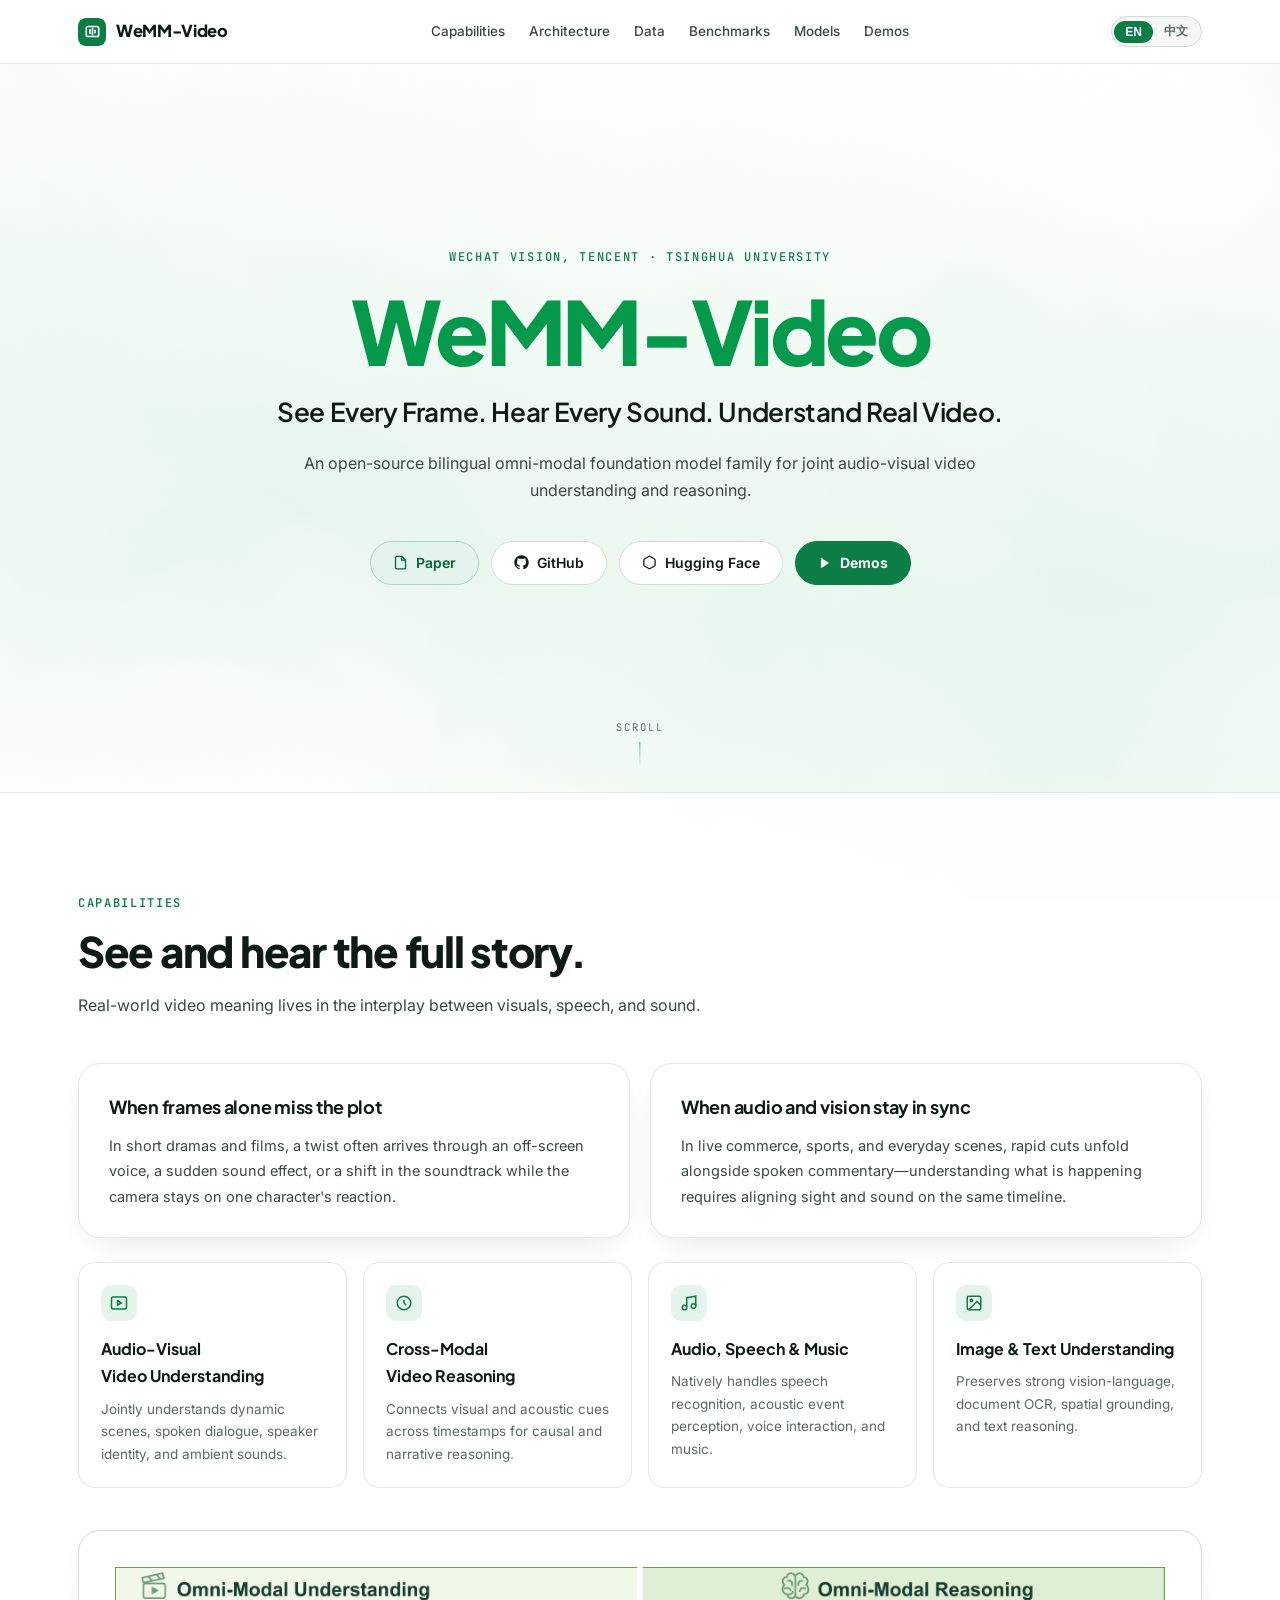
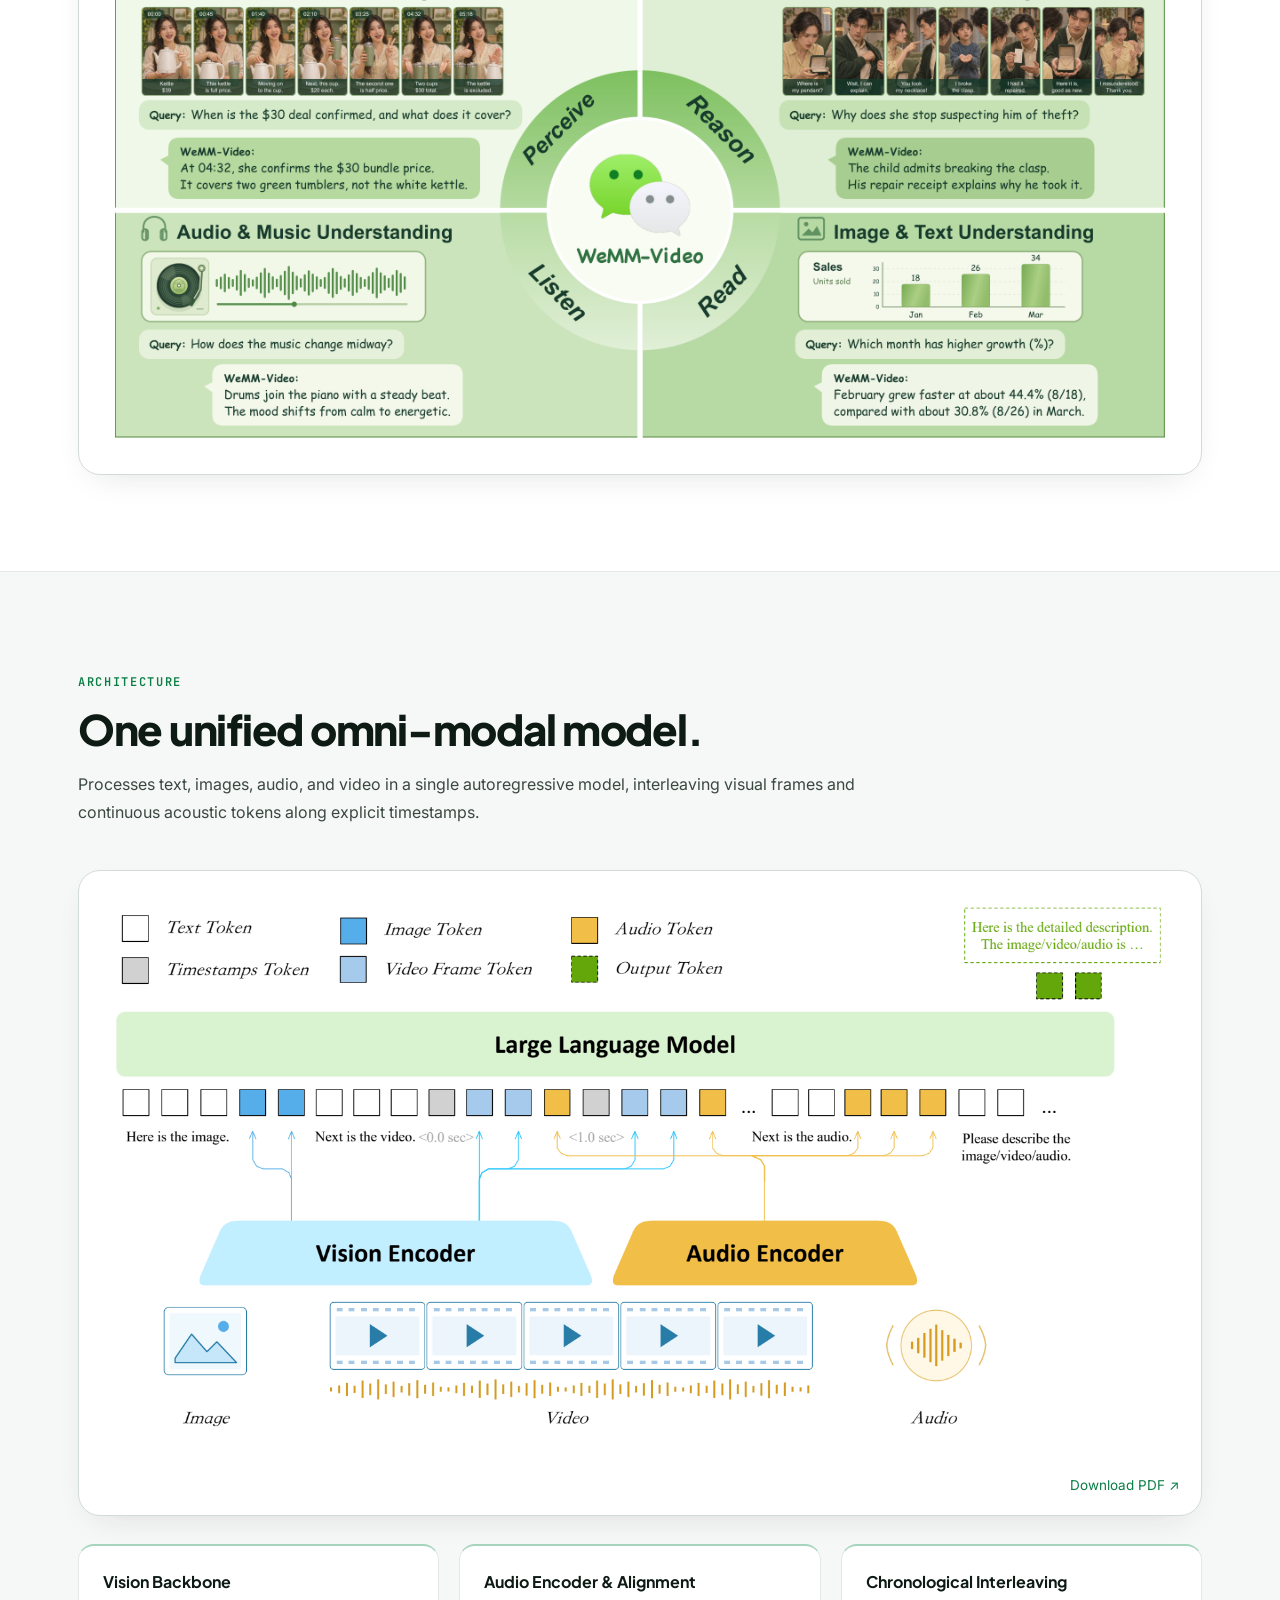
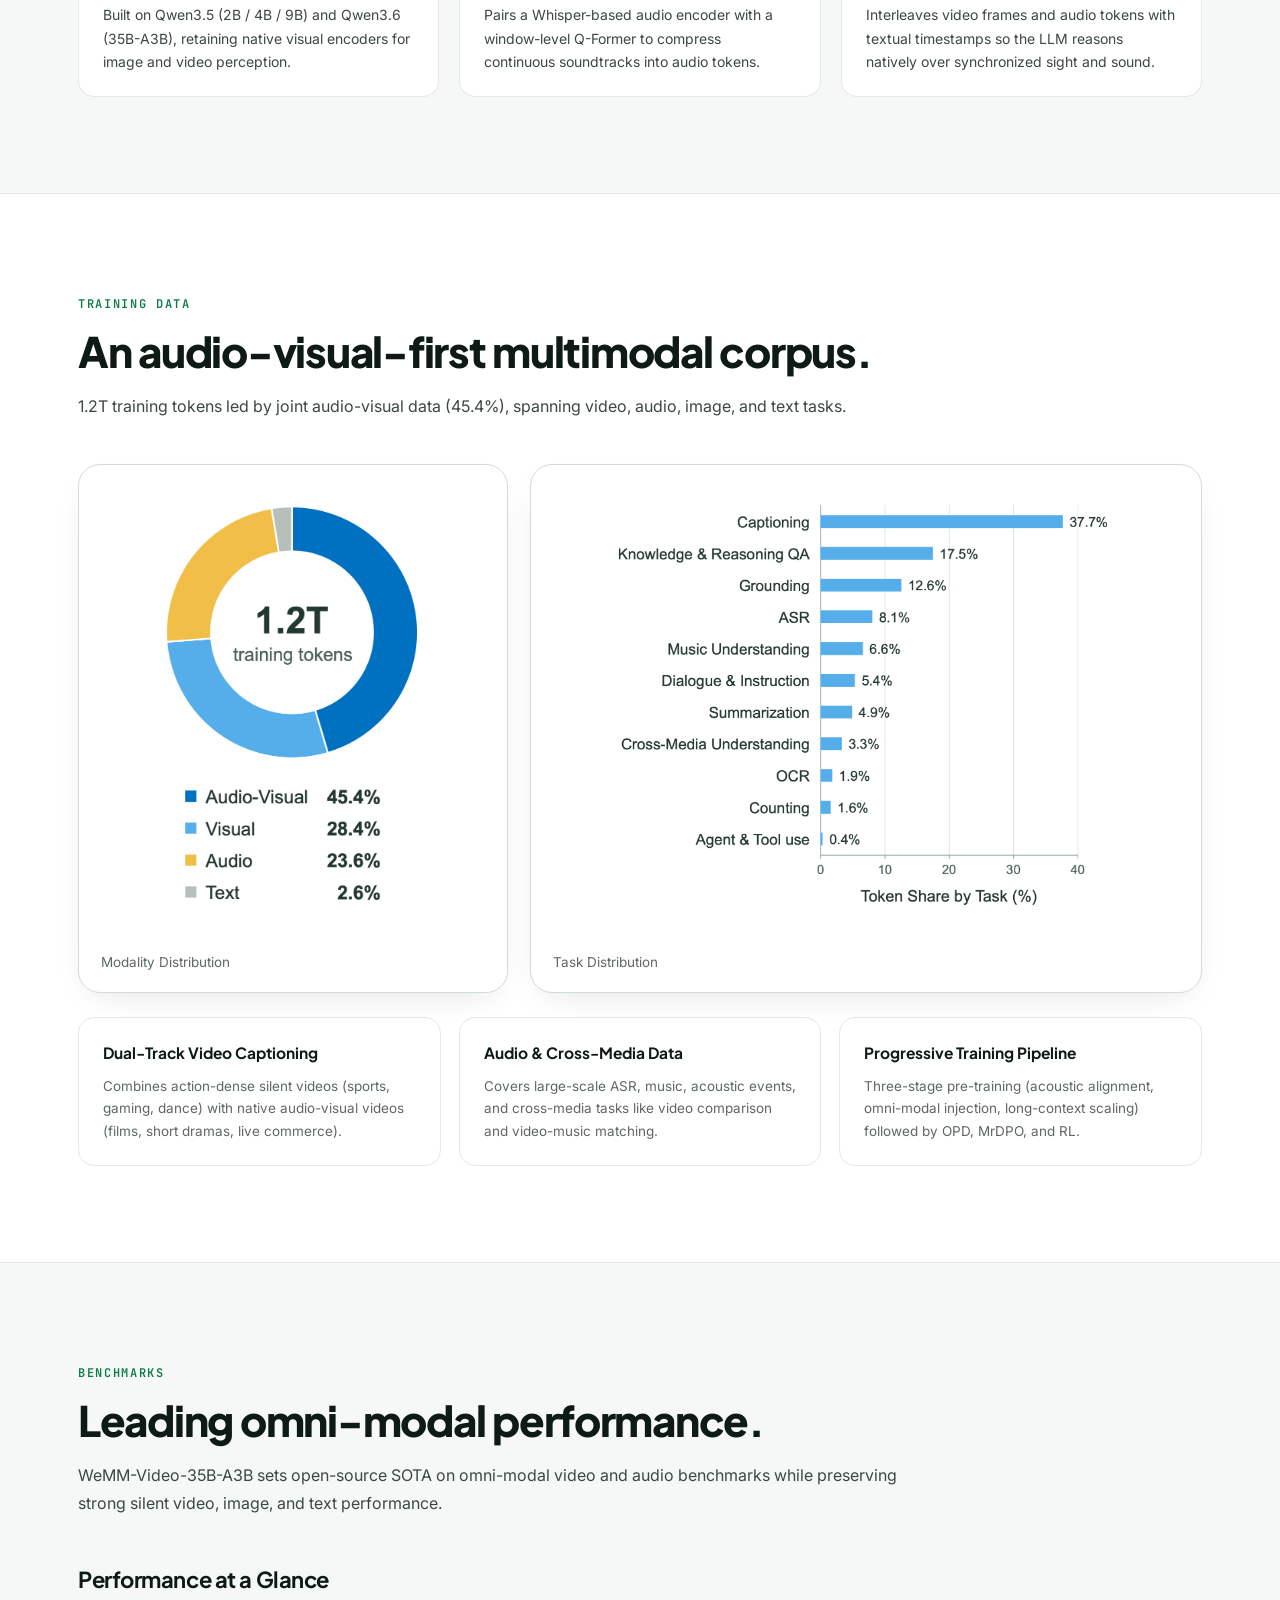
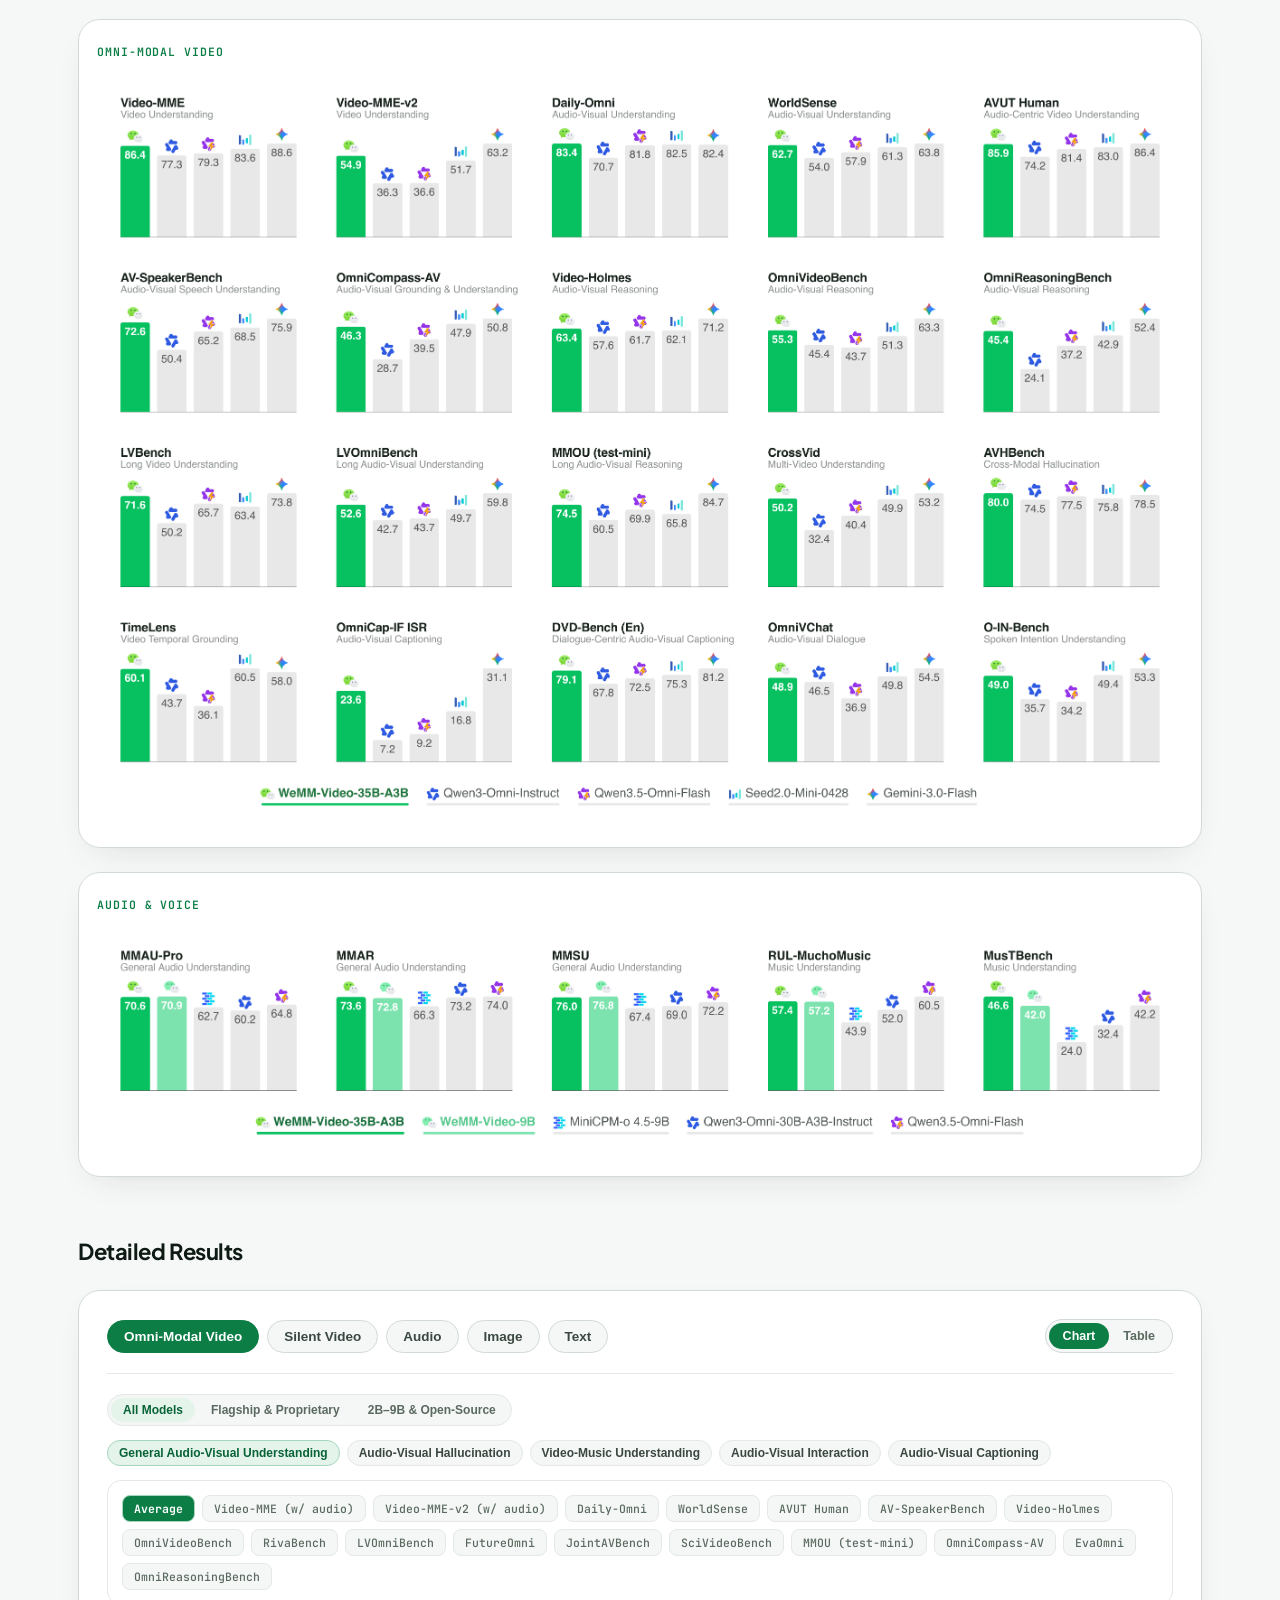
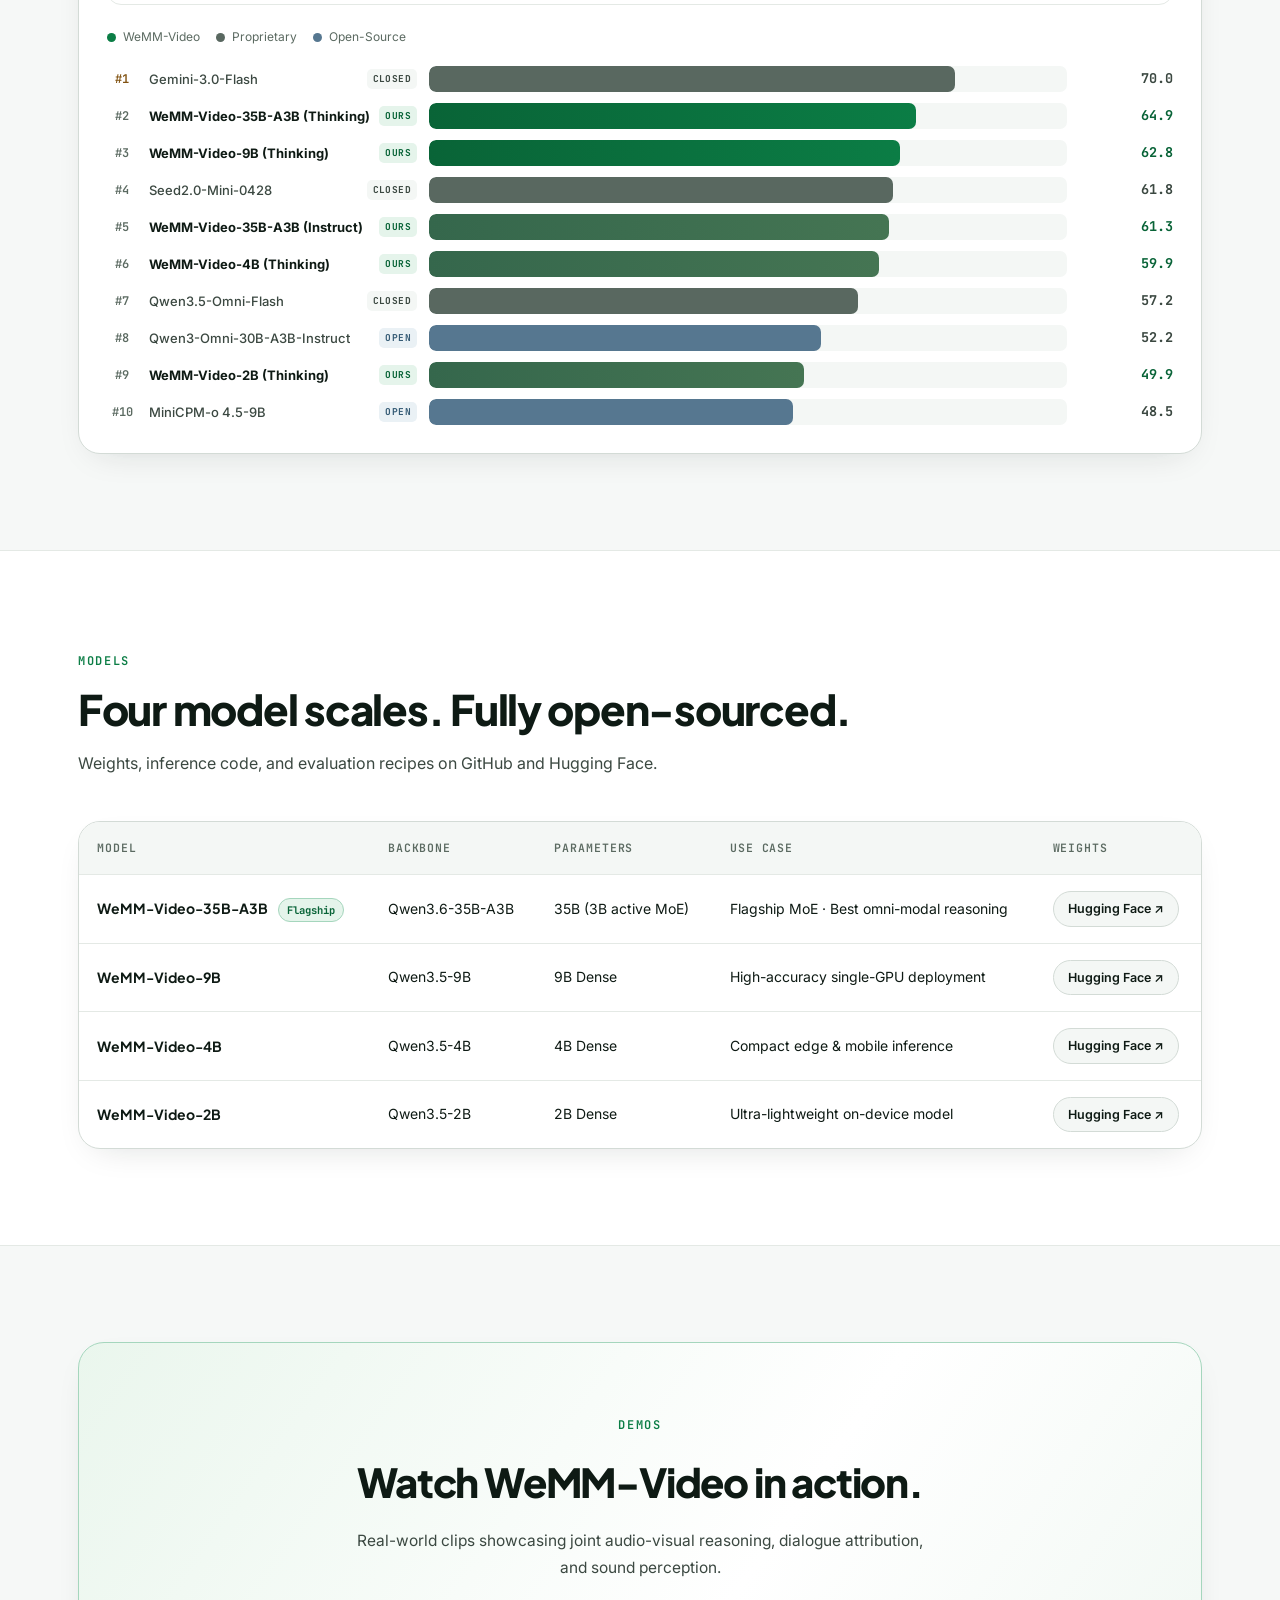
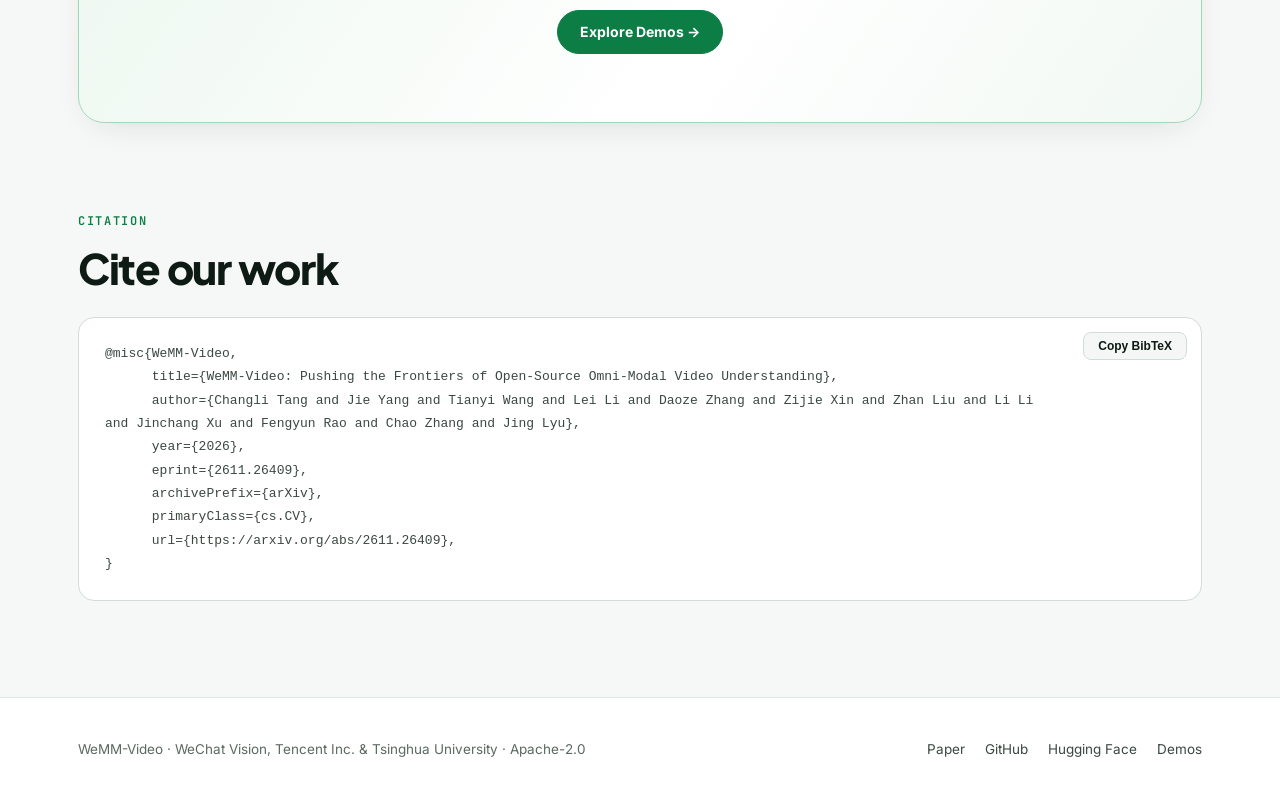
==== commit e60d0276: "Use a white and green theme for the WeMM-Video site" ====
--- a/index.html
+++ b/index.html
@@ -8,7 +8,7 @@
   <link rel="preconnect" href="https://fonts.googleapis.com" />
   <link rel="preconnect" href="https://fonts.gstatic.com" crossorigin />
   <link href="https://fonts.googleapis.com/css2?family=Inter:wght@400;500;600;700&family=JetBrains+Mono:wght@400;500;600;700&family=Plus+Jakarta+Sans:wght@600;700;800&display=swap" rel="stylesheet" />
-  <link rel="icon" type="image/svg+xml" href="data:image/svg+xml,%3Csvg xmlns='http://www.w3.org/2000/svg' viewBox='0 0 32 32'%3E%3Crect width='32' height='32' rx='8' fill='%232dd4bf'/%3E%3Cpath d='M10 11v10M16 8v16M22 12v8' stroke='%23041311' stroke-width='3' stroke-linecap='round'/%3E%3C/svg%3E" />
+  <link rel="icon" type="image/svg+xml" href="data:image/svg+xml,%3Csvg xmlns='http://www.w3.org/2000/svg' viewBox='0 0 32 32'%3E%3Crect width='32' height='32' rx='8' fill='%230b7d45'/%3E%3Cpath d='M10 11v10M16 8v16M22 12v8' stroke='%23ffffff' stroke-width='3' stroke-linecap='round'/%3E%3C/svg%3E" />
   <link rel="stylesheet" href="css/style.css" />
 </head>
 <body>
--- a/css/style.css
+++ b/css/style.css
@@ -1,29 +1,23 @@
-/* ==========================================================================
-   WeMM-Video — Unified Flowing-Wave Cinema Design System (v4)
-   - Single cohesive deep-midnight cinema theme across every section
-   - Full-page GPU WebGL flowing wave canvas behind all content
-   - Zero-flicker architecture: no backdrop-filter + 3D tilt or blur transitions
-   - Studio Exhibition Frames for clean paper figures
-   - Complete 5-section, 123-benchmark Interactive Explorer & Full Paper Tables
-   ========================================================================== */
-
+/* WeMM-Video light theme with a mint wave background. */
 :root {
-  --bg-base: #050912;
-  --surface: rgba(10, 16, 28, 0.76);
-  --surface-strong: rgba(11, 18, 32, 0.88);
-  --surface-soft: rgba(15, 23, 40, 0.56);
-  --border: rgba(148, 163, 184, 0.16);
-  --border-strong: rgba(148, 163, 184, 0.28);
-
-  --ink: #f8fafc;
-  --ink-secondary: #cbd5e1;
-  --ink-muted: #8ea0b8;
-
-  --emerald: #2dd4bf;
-  --emerald-deep: #0f766e;
-  --emerald-soft: rgba(45, 212, 191, 0.14);
-  --cyan: #38bdf8;
-  --amber: #fbbf24;
+  color-scheme: light;
+  --bg-base: #ffffff;
+  --surface: #ffffff;
+  --surface-strong: #ffffff;
+  --surface-soft: #f4f7f5;
+  --border: #e4e9e5;
+  --border-strong: #d3dbd6;
+
+  --ink: #0e1a14;
+  --ink-secondary: #3b4841;
+  --ink-muted: #5b6a61;
+
+  --emerald: #0b7d45;
+  --emerald-deep: #086337;
+  --emerald-soft: #e5f4eb;
+  --line-accent: #a5d6bd;
+  --hero-title: #059a4b;
+  --shadow: 0 12px 36px -18px rgba(14, 26, 20, 0.18);
 
   --font-display: "Plus Jakarta Sans", -apple-system, BlinkMacSystemFont, "PingFang SC", "Hiragino Sans GB", "Microsoft YaHei", sans-serif;
   --font-sans: "Inter", -apple-system, BlinkMacSystemFont, "PingFang SC", "Hiragino Sans GB", "Microsoft YaHei", sans-serif;
@@ -69,7 +63,7 @@
 }
 
 a:hover {
-  color: #5eead4;
+  color: var(--emerald-deep);
 }
 
 /* ---------- Persistent Full-Page WebGL Wave Background ---------- */
@@ -101,7 +95,7 @@
   transform: none;
 }
 
-/* ---------- Navigation (Solid Translucent Obsidian, No Blur Flicker) ---------- */
+/* ---------- Navigation (White Surface) ---------- */
 .site-nav {
   position: fixed;
   top: 0;
@@ -111,14 +105,14 @@
   height: 64px;
   display: flex;
   align-items: center;
-  background: rgba(5, 9, 18, 0.72);
-  border-bottom: 1px solid rgba(148, 163, 184, 0.12);
+  background: rgba(255, 255, 255, 0.90);
+  border-bottom: 1px solid var(--border);
   transition: background 0.25s ease, border-color 0.25s ease;
 }
 
 .site-nav.scrolled {
-  background: rgba(5, 9, 18, 0.92);
-  border-bottom-color: rgba(148, 163, 184, 0.2);
+  background: rgba(255, 255, 255, 0.97);
+  border-bottom-color: var(--border-strong);
 }
 
 .nav-inner {
@@ -140,22 +134,22 @@
   font-weight: 800;
   font-size: 16.5px;
   letter-spacing: -0.02em;
-  color: #ffffff;
+  color: var(--ink);
 }
 
 .nav-brand:hover {
-  color: #ffffff;
+  color: var(--ink);
 }
 
 .nav-brand-mark {
   width: 28px;
   height: 28px;
   border-radius: 8px;
-  background: linear-gradient(135deg, #2dd4bf 0%, #0ea5e9 100%);
+  background: var(--emerald);
   display: inline-flex;
   align-items: center;
   justify-content: center;
-  color: #041311;
+  color: var(--bg-base);
 }
 
 .nav-links {
@@ -168,16 +162,16 @@
   position: relative;
   font-size: 13.5px;
   font-weight: 500;
-  color: rgba(226, 232, 240, 0.78);
+  color: var(--ink-secondary);
   padding: 4px 0;
 }
 
 .nav-links a:hover {
-  color: #ffffff;
+  color: var(--emerald-deep);
 }
 
 .nav-links a.active {
-  color: #ffffff;
+  color: var(--emerald);
   font-weight: 600;
 }
 
@@ -201,8 +195,8 @@
 .lang-switch {
   display: inline-flex;
   align-items: center;
-  background: rgba(255, 255, 255, 0.06);
-  border: 1px solid rgba(148, 163, 184, 0.22);
+  background: var(--surface-soft);
+  border: 1px solid var(--border-strong);
   border-radius: var(--radius-pill);
   padding: 2px;
 }
@@ -220,15 +214,15 @@
 }
 
 .lang-btn.active {
-  background: #ffffff;
-  color: #050912;
+  background: var(--emerald);
+  color: var(--bg-base);
 }
 
 .mobile-menu-btn {
   display: none;
   border: 1px solid var(--border);
-  background: rgba(255, 255, 255, 0.06);
-  color: #ffffff;
+  background: var(--surface-soft);
+  color: var(--ink);
   border-radius: 8px;
   width: 36px;
   height: 36px;
@@ -262,7 +256,7 @@
   font-weight: 500;
   letter-spacing: 0.14em;
   text-transform: uppercase;
-  color: rgba(226, 232, 240, 0.86);
+  color: var(--emerald);
   margin-bottom: 18px;
 }
 
@@ -273,8 +267,7 @@
   font-weight: 800;
   line-height: 1.02;
   letter-spacing: -0.04em;
-  color: #ffffff;
-  text-shadow: 0 10px 44px rgba(0, 0, 0, 0.45);
+  color: var(--hero-title);
 }
 
 .hero-tagline {
@@ -285,7 +278,7 @@
   font-weight: 600;
   line-height: 1.38;
   letter-spacing: -0.015em;
-  color: rgba(248, 250, 252, 0.94);
+  color: var(--ink);
   text-wrap: balance;
 }
 
@@ -294,7 +287,7 @@
   max-width: 740px;
   font-size: 16px;
   line-height: 1.72;
-  color: rgba(203, 213, 225, 0.88);
+  color: var(--ink-secondary);
   text-wrap: pretty;
 }
 
@@ -317,42 +310,42 @@
   font-weight: 600;
   transition: background 0.18s ease, border-color 0.18s ease, color 0.18s ease, transform 0.18s ease;
   white-space: nowrap;
-  border: 1px solid rgba(255, 255, 255, 0.22);
-  background: rgba(5, 9, 18, 0.58);
-  color: #ffffff;
+  border: 1px solid var(--border-strong);
+  background: var(--surface);
+  color: var(--ink);
   cursor: pointer;
 }
 
 .btn:hover {
-  background: rgba(255, 255, 255, 0.14);
-  border-color: rgba(255, 255, 255, 0.42);
-  color: #ffffff;
+  background: #e9efeb;
+  border-color: var(--border-strong);
+  color: var(--ink);
   transform: translate3d(0, -1px, 0);
 }
 
 .btn-solid {
-  background: #ffffff;
-  border-color: #ffffff;
-  color: #050912;
+  background: var(--emerald-soft);
+  border-color: var(--line-accent);
+  color: var(--emerald-deep);
 }
 
 .btn-solid:hover {
-  background: #e2e8f0;
-  border-color: #e2e8f0;
-  color: #050912;
+  background: var(--line-accent);
+  border-color: var(--line-accent);
+  color: var(--emerald-deep);
 }
 
 .btn-emerald {
-  background: #2dd4bf;
-  border-color: #2dd4bf;
-  color: #041311;
+  background: var(--emerald);
+  border-color: var(--emerald);
+  color: var(--bg-base);
   font-weight: 700;
 }
 
 .btn-emerald:hover {
-  background: #5eead4;
-  border-color: #5eead4;
-  color: #041311;
+  background: var(--emerald-deep);
+  border-color: var(--emerald-deep);
+  color: var(--bg-base);
 }
 
 .scroll-cue {
@@ -368,25 +361,25 @@
   font-size: 10.5px;
   letter-spacing: 0.18em;
   text-transform: uppercase;
-  color: rgba(255, 255, 255, 0.58);
+  color: var(--ink-muted);
 }
 
 .scroll-cue-bar {
   width: 1px;
   height: 26px;
-  background: linear-gradient(180deg, rgba(45, 212, 191, 0.8), transparent);
+  background: linear-gradient(180deg, rgba(11, 125, 69, 0.65), transparent);
 }
 
 /* ---------- Unified Translucent Sections Over Living Waves ---------- */
 .section-band {
   position: relative;
   padding: 96px 0;
-  border-top: 1px solid rgba(148, 163, 184, 0.1);
-  background: rgba(5, 9, 18, 0.34);
+  border-top: 1px solid var(--border);
+  background: rgba(255, 255, 255, 0.78);
 }
 
 .section-band.alt {
-  background: rgba(5, 9, 18, 0.50);
+  background: rgba(246, 248, 247, 0.92);
 }
 
 .editorial-header {
@@ -418,7 +411,7 @@
   font-weight: 800;
   line-height: 1.18;
   letter-spacing: -0.03em;
-  color: #ffffff;
+  color: var(--ink);
   text-wrap: balance;
 }
 
@@ -443,7 +436,7 @@
   border-radius: var(--radius-lg);
   background: var(--surface);
   border: 1px solid var(--border);
-  box-shadow: 0 18px 46px rgba(0, 0, 0, 0.25);
+  box-shadow: var(--shadow);
 }
 
 .story-block h3 {
@@ -451,7 +444,7 @@
   font-family: var(--font-display);
   font-size: 18px;
   font-weight: 700;
-  color: #ffffff;
+  color: var(--ink);
   letter-spacing: -0.015em;
 }
 
@@ -478,8 +471,8 @@
 }
 
 .cap-item:hover {
-  border-color: rgba(45, 212, 191, 0.42);
-  background: rgba(12, 20, 35, 0.88);
+  border-color: var(--line-accent);
+  background: var(--surface-soft);
   transform: translate3d(0, -2px, 0);
 }
 
@@ -500,7 +493,7 @@
   font-family: var(--font-display);
   font-size: 16px;
   font-weight: 700;
-  color: #ffffff;
+  color: var(--ink);
   text-wrap: balance;
 }
 
@@ -511,19 +504,19 @@
   color: var(--ink-muted);
 }
 
-/* ---------- Studio Exhibition Frames (For Paper Figures on Dark Wave Canvas) ---------- */
+/* ---------- Studio Exhibition Frames (Paper Figures) ---------- */
 .figure-frame {
   position: relative;
   border-radius: var(--radius-lg);
   background: var(--surface-strong);
   border: 1px solid var(--border-strong);
   padding: 18px;
-  box-shadow: 0 24px 60px rgba(0, 0, 0, 0.42);
+  box-shadow: var(--shadow);
 }
 
 .figure-sheet {
   position: relative;
-  background: #ffffff;
+  background: var(--surface);
   border-radius: 14px;
   padding: 18px;
   overflow: hidden;
@@ -540,8 +533,8 @@
   bottom: 14px;
   padding: 5px 12px;
   border-radius: var(--radius-pill);
-  background: rgba(5, 9, 18, 0.86);
-  color: #ffffff;
+  background: var(--surface);
+  color: var(--ink);
   font-size: 11.5px;
   font-weight: 600;
   pointer-events: none;
@@ -578,7 +571,7 @@
   border-radius: var(--radius-md);
   background: var(--surface);
   border: 1px solid var(--border);
-  border-top: 2px solid rgba(45, 212, 191, 0.45);
+  border-top: 2px solid var(--line-accent);
 }
 
 .arch-point h4 {
@@ -586,7 +579,7 @@
   font-family: var(--font-display);
   font-size: 16px;
   font-weight: 700;
-  color: #ffffff;
+  color: var(--ink);
 }
 
 .arch-point p {
@@ -613,7 +606,7 @@
   display: flex;
   flex-direction: column;
   justify-content: space-between;
-  box-shadow: 0 22px 54px rgba(0, 0, 0, 0.36);
+  box-shadow: var(--shadow);
 }
 
 .data-fig-card .figure-sheet {
@@ -649,7 +642,7 @@
   font-family: var(--font-display);
   font-size: 15.5px;
   font-weight: 700;
-  color: #ffffff;
+  color: var(--ink);
   text-wrap: balance;
 }
 
@@ -668,7 +661,7 @@
   background: var(--surface-strong);
   border: 1px solid var(--border-strong);
   padding: 28px;
-  box-shadow: 0 26px 70px rgba(0, 0, 0, 0.45);
+  box-shadow: var(--shadow);
 }
 
 /* Top bar: 5 Paper Sections + View Switch */
@@ -679,7 +672,7 @@
   flex-wrap: wrap;
   gap: 14px;
   padding-bottom: 20px;
-  border-bottom: 1px solid rgba(148, 163, 184, 0.14);
+  border-bottom: 1px solid var(--border);
   margin-bottom: 20px;
 }
 
@@ -693,8 +686,8 @@
   display: inline-flex;
   align-items: center;
   gap: 7px;
-  border: 1px solid rgba(148, 163, 184, 0.22);
-  background: rgba(255, 255, 255, 0.04);
+  border: 1px solid var(--border-strong);
+  background: var(--surface-soft);
   color: var(--ink-secondary);
   padding: 8px 16px;
   border-radius: var(--radius-pill);
@@ -705,14 +698,14 @@
 }
 
 .section-tab:hover {
-  background: rgba(255, 255, 255, 0.1);
-  color: #ffffff;
+  background: #e9efeb;
+  color: var(--ink);
 }
 
 .section-tab.active {
-  background: #2dd4bf;
-  border-color: #2dd4bf;
-  color: #041311;
+  background: var(--emerald);
+  border-color: var(--emerald);
+  color: var(--bg-base);
 }
 
 .tab-count {
@@ -720,20 +713,20 @@
   font-size: 11px;
   padding: 1px 6px;
   border-radius: var(--radius-pill);
-  background: rgba(255, 255, 255, 0.1);
+  background: #e9efeb;
   color: inherit;
 }
 
 .section-tab.active .tab-count {
-  background: rgba(4, 19, 17, 0.18);
+  background: rgba(255, 255, 255, 0.18);
 }
 
 .view-mode-switch {
   display: inline-flex;
   padding: 3px;
   border-radius: var(--radius-pill);
-  background: rgba(255, 255, 255, 0.05);
-  border: 1px solid rgba(148, 163, 184, 0.2);
+  background: var(--surface-soft);
+  border: 1px solid var(--border-strong);
 }
 
 .view-mode-btn {
@@ -749,8 +742,8 @@
 }
 
 .view-mode-btn.active {
-  background: #ffffff;
-  color: #050912;
+  background: var(--emerald);
+  color: var(--bg-base);
 }
 
 .arena-summary-row {
@@ -777,8 +770,8 @@
   gap: 4px;
   padding: 3px;
   border-radius: var(--radius-pill);
-  background: rgba(255, 255, 255, 0.04);
-  border: 1px solid rgba(148, 163, 184, 0.16);
+  background: var(--surface-soft);
+  border: 1px solid var(--border);
 }
 
 .scale-btn {
@@ -793,8 +786,8 @@
 }
 
 .scale-btn.active {
-  background: rgba(45, 212, 191, 0.2);
-  color: #5eead4;
+  background: var(--emerald-soft);
+  color: var(--emerald-deep);
 }
 
 /* Dimension Pills (Level 2) */
@@ -806,8 +799,8 @@
 }
 
 .dim-pill {
-  border: 1px solid rgba(148, 163, 184, 0.18);
-  background: rgba(255, 255, 255, 0.03);
+  border: 1px solid var(--border);
+  background: var(--surface-soft);
   color: var(--ink-secondary);
   padding: 5px 11px;
   border-radius: var(--radius-pill);
@@ -818,14 +811,14 @@
 }
 
 .dim-pill:hover {
-  background: rgba(255, 255, 255, 0.09);
-  color: #ffffff;
+  background: #e9efeb;
+  color: var(--ink);
 }
 
 .dim-pill.active {
-  background: rgba(56, 189, 248, 0.16);
-  border-color: rgba(56, 189, 248, 0.55);
-  color: #7dd3fc;
+  background: var(--emerald-soft);
+  border-color: var(--line-accent);
+  color: var(--emerald-deep);
 }
 
 /* Benchmark Chips (Level 3) */
@@ -836,13 +829,13 @@
   margin-bottom: 22px;
   padding: 14px;
   border-radius: 14px;
-  background: rgba(5, 9, 18, 0.52);
-  border: 1px solid rgba(148, 163, 184, 0.12);
+  background: var(--surface);
+  border: 1px solid var(--border);
 }
 
 .bench-chip {
-  border: 1px solid rgba(148, 163, 184, 0.18);
-  background: rgba(255, 255, 255, 0.03);
+  border: 1px solid var(--border);
+  background: var(--surface-soft);
   color: var(--ink-muted);
   padding: 5px 11px;
   border-radius: 8px;
@@ -854,24 +847,24 @@
 }
 
 .bench-chip:hover {
-  color: #ffffff;
-  border-color: rgba(148, 163, 184, 0.42);
+  color: var(--ink);
+  border-color: var(--border-strong);
 }
 
 .bench-chip.active {
-  background: rgba(45, 212, 191, 0.16);
-  border-color: #2dd4bf;
-  color: #5eead4;
+  background: var(--emerald-soft);
+  border-color: var(--emerald);
+  color: var(--emerald-deep);
 }
 
 .bench-chip.is-avg {
-  border-color: rgba(45, 212, 191, 0.35);
-  color: #99f6e4;
+  border-color: var(--line-accent);
+  color: var(--emerald-deep);
 }
 
 .bench-chip.is-avg.active {
-  background: #2dd4bf;
-  color: #041311;
+  background: var(--emerald);
+  color: var(--bg-base);
   font-weight: 700;
 }
 
@@ -905,9 +898,9 @@
   border-radius: 50%;
 }
 
-.legend-dot.ours { background: #2dd4bf; }
-.legend-dot.closed { background: #94a3b8; }
-.legend-dot.open { background: #3b82f6; }
+.legend-dot.ours { background: var(--emerald); }
+.legend-dot.closed { background: #596860; }
+.legend-dot.open { background: #567790; }
 
 .metric-badge {
   display: inline-flex;
@@ -917,9 +910,9 @@
   border-radius: var(--radius-pill);
   font-family: var(--font-mono);
   font-size: 11.5px;
-  background: rgba(251, 191, 36, 0.12);
-  border: 1px solid rgba(251, 191, 36, 0.32);
-  color: #fde68a;
+  background: #fbf3e2;
+  border: 1px solid #e6d2a8;
+  color: #815211;
 }
 
 /* Ranked Comparison Bars */
@@ -945,7 +938,7 @@
 }
 
 .bar-rank.top1 {
-  color: #fde68a;
+  color: #815211;
 }
 
 .bar-model {
@@ -955,7 +948,7 @@
   gap: 8px;
   font-size: 13px;
   font-weight: 500;
-  color: #cbd5e1;
+  color: var(--ink-secondary);
   white-space: nowrap;
   overflow: hidden;
 }
@@ -966,7 +959,7 @@
 }
 
 .bar-model.ours {
-  color: #ffffff;
+  color: var(--ink);
   font-weight: 700;
 }
 
@@ -982,25 +975,25 @@
 }
 
 .tag-ours {
-  background: rgba(45, 212, 191, 0.18);
-  color: #5eead4;
+  background: var(--emerald-soft);
+  color: var(--emerald-deep);
 }
 
 .tag-closed {
-  background: rgba(148, 163, 184, 0.16);
-  color: #cbd5e1;
+  background: var(--surface-soft);
+  color: var(--ink-secondary);
 }
 
 .tag-open {
-  background: rgba(59, 130, 246, 0.18);
-  color: #93c5fd;
+  background: #eaf1f5;
+  color: #355b75;
 }
 
 .bar-track {
   position: relative;
   height: 26px;
   border-radius: 7px;
-  background: rgba(255, 255, 255, 0.05);
+  background: var(--surface-soft);
   overflow: hidden;
 }
 
@@ -1014,27 +1007,26 @@
   padding-right: 10px;
   font-family: var(--font-mono);
   font-size: 10.5px;
-  color: rgba(4, 19, 17, 0.85);
+  color: var(--bg-base);
   font-weight: 700;
 }
 
 .bar-fill.ours {
-  background: linear-gradient(90deg, #0d9488 0%, #2dd4bf 100%);
-  box-shadow: 0 0 22px rgba(45, 212, 191, 0.32);
+  background: linear-gradient(90deg, #096437, #0b7d45);
 }
 
 .bar-fill.ours-sub {
-  background: linear-gradient(90deg, #115e59 0%, #14b8a6 100%);
+  background: linear-gradient(90deg, #35674c, #457553);
 }
 
 .bar-fill.closed {
-  background: linear-gradient(90deg, #475569 0%, #94a3b8 100%);
-  color: #0f172a;
+  background: #596860;
+  color: var(--bg-base);
 }
 
 .bar-fill.open {
-  background: linear-gradient(90deg, #1d4ed8 0%, #60a5fa 100%);
-  color: #081226;
+  background: #567790;
+  color: var(--bg-base);
 }
 
 .bar-score {
@@ -1042,12 +1034,12 @@
   font-size: 13.5px;
   font-weight: 700;
   text-align: right;
-  color: #cbd5e1;
+  color: var(--ink-secondary);
   white-space: nowrap;
 }
 
 .bar-score.ours {
-  color: #5eead4;
+  color: var(--emerald-deep);
 }
 
 .bar-subval {
@@ -1074,8 +1066,8 @@
 }
 
 .table-group-btn {
-  border: 1px solid rgba(148, 163, 184, 0.22);
-  background: rgba(255, 255, 255, 0.04);
+  border: 1px solid var(--border-strong);
+  background: var(--surface-soft);
   color: var(--ink-secondary);
   padding: 6px 14px;
   border-radius: var(--radius-pill);
@@ -1085,9 +1077,9 @@
 }
 
 .table-group-btn.active {
-  background: rgba(45, 212, 191, 0.18);
-  border-color: #2dd4bf;
-  color: #5eead4;
+  background: var(--emerald-soft);
+  border-color: var(--emerald);
+  color: var(--emerald-deep);
 }
 
 .table-search-input {
@@ -1095,22 +1087,22 @@
   min-width: 220px;
   padding: 0 14px;
   border-radius: var(--radius-pill);
-  border: 1px solid rgba(148, 163, 184, 0.22);
-  background: rgba(5, 9, 18, 0.65);
-  color: #ffffff;
+  border: 1px solid var(--border-strong);
+  background: var(--surface);
+  color: var(--ink);
   font-size: 13px;
   outline: none;
 }
 
 .table-search-input:focus {
-  border-color: #2dd4bf;
+  border-color: var(--emerald);
 }
 
 .paper-table-wrap {
   overflow-x: auto;
   border-radius: 14px;
-  border: 1px solid rgba(148, 163, 184, 0.16);
-  background: rgba(5, 9, 18, 0.68);
+  border: 1px solid var(--border);
+  background: var(--surface);
 }
 
 .paper-table {
@@ -1124,7 +1116,7 @@
 .paper-table td {
   padding: 10px 13px;
   text-align: center;
-  border-bottom: 1px solid rgba(148, 163, 184, 0.1);
+  border-bottom: 1px solid var(--border);
   white-space: nowrap;
 }
 
@@ -1132,9 +1124,9 @@
   font-family: var(--font-display);
   font-size: 12px;
   font-weight: 700;
-  color: #e2e8f0;
-  background: rgba(15, 23, 42, 0.92);
-  border-bottom: 1px solid rgba(148, 163, 184, 0.22);
+  color: var(--ink-secondary);
+  background: var(--surface-soft);
+  border-bottom: 1px solid var(--border-strong);
 }
 
 .paper-table th.col-bench,
@@ -1143,30 +1135,30 @@
   position: sticky;
   left: 0;
   z-index: 2;
-  background: rgba(9, 14, 24, 0.96);
+  background: var(--surface);
   font-weight: 500;
-  color: #f1f5f9;
-  border-right: 1px solid rgba(148, 163, 184, 0.14);
+  color: var(--ink);
+  border-right: 1px solid var(--border);
 }
 
 .paper-table th.col-bench {
-  background: rgba(15, 23, 42, 0.98);
+  background: var(--surface-soft);
   z-index: 3;
 }
 
 .paper-table th.col-ours {
-  color: #5eead4;
-  background: rgba(13, 148, 136, 0.16);
+  color: var(--emerald-deep);
+  background: var(--emerald-soft);
 }
 
 .paper-table td.col-ours {
-  background: rgba(45, 212, 191, 0.045);
+  background: #f5faf7;
 }
 
 .paper-table th.col-ref,
 .paper-table td.col-ref {
-  color: #94a3b8;
-  background: rgba(148, 163, 184, 0.06);
+  color: var(--ink-muted);
+  background: var(--surface-soft);
 }
 
 .paper-table tr.dim-divider td {
@@ -1176,29 +1168,29 @@
   font-weight: 700;
   letter-spacing: 0.06em;
   text-transform: uppercase;
-  color: #7dd3fc;
-  background: rgba(56, 189, 248, 0.08);
+  color: var(--emerald-deep);
+  background: var(--emerald-soft);
   padding: 8px 14px;
 }
 
 .paper-table tbody tr:hover:not(.dim-divider) td {
-  background: rgba(255, 255, 255, 0.04);
+  background: var(--surface-soft);
 }
 
 .paper-table tbody tr:hover:not(.dim-divider) td.col-bench {
-  background: rgba(18, 28, 46, 0.98);
+  background: var(--surface-soft);
 }
 
 .paper-table td.cell-best {
   font-weight: 800;
-  color: #5eead4;
+  color: var(--emerald-deep);
 }
 
 .paper-table td.cell-best-nonours {
   font-weight: 700;
-  color: #ffffff;
+  color: var(--ink);
   text-decoration: underline;
-  text-decoration-color: rgba(148, 163, 184, 0.55);
+  text-decoration-color: rgba(64, 86, 72, 0.55);
   text-underline-offset: 3px;
 }
 
@@ -1229,7 +1221,7 @@
   font-size: 22px;
   font-weight: 700;
   letter-spacing: -0.02em;
-  color: #ffffff;
+  color: var(--ink);
 }
 
 .subblock-header p {
@@ -1263,7 +1255,7 @@
   border-radius: var(--radius-lg);
   border: 1px solid var(--border-strong);
   background: var(--surface-strong);
-  box-shadow: 0 22px 54px rgba(0, 0, 0, 0.36);
+  box-shadow: var(--shadow);
 }
 
 .models-table {
@@ -1277,7 +1269,7 @@
 .models-table td {
   padding: 16px 18px;
   text-align: left;
-  border-bottom: 1px solid rgba(148, 163, 184, 0.12);
+  border-bottom: 1px solid var(--border);
   vertical-align: middle;
 }
 
@@ -1288,7 +1280,7 @@
   letter-spacing: 0.08em;
   text-transform: uppercase;
   color: var(--ink-muted);
-  background: rgba(15, 23, 42, 0.72);
+  background: var(--surface-soft);
   white-space: nowrap;
 }
 
@@ -1304,13 +1296,13 @@
 }
 
 .models-table tbody tr:hover {
-  background: rgba(255, 255, 255, 0.03);
+  background: var(--surface-soft);
 }
 
 .model-name-cell {
   font-family: var(--font-display);
   font-weight: 700;
-  color: #ffffff;
+  color: var(--ink);
 }
 
 .badge-flagship {
@@ -1319,8 +1311,8 @@
   padding: 2px 8px;
   border-radius: var(--radius-pill);
   background: var(--emerald-soft);
-  border: 1px solid rgba(45, 212, 191, 0.35);
-  color: #5eead4;
+  border: 1px solid var(--line-accent);
+  color: var(--emerald-deep);
   font-family: var(--font-mono);
   font-size: 10.5px;
   font-weight: 700;
@@ -1333,18 +1325,18 @@
   gap: 6px;
   padding: 6px 14px;
   border-radius: var(--radius-pill);
-  background: rgba(255, 255, 255, 0.08);
-  border: 1px solid rgba(148, 163, 184, 0.24);
-  color: #ffffff;
+  background: var(--surface-soft);
+  border: 1px solid var(--border-strong);
+  color: var(--ink);
   font-size: 12.5px;
   font-weight: 600;
   white-space: nowrap;
 }
 
 .hf-btn:hover {
-  background: #2dd4bf;
-  border-color: #2dd4bf;
-  color: #041311;
+  background: var(--emerald);
+  border-color: var(--emerald);
+  color: var(--bg-base);
 }
 
 /* ---------- Demo Portal Banner ---------- */
@@ -1354,9 +1346,9 @@
   border-radius: 26px;
   padding: 68px 40px;
   text-align: center;
-  background: linear-gradient(135deg, rgba(13, 148, 136, 0.16) 0%, rgba(10, 16, 28, 0.84) 55%, rgba(14, 165, 233, 0.16) 100%);
-  border: 1px solid rgba(45, 212, 191, 0.32);
-  box-shadow: 0 28px 80px rgba(0, 0, 0, 0.45);
+  background: linear-gradient(125deg, #eaf6ed, #ffffff 60%, #f1f8f3);
+  border: 1px solid var(--line-accent);
+  box-shadow: var(--shadow);
 }
 
 .demo-portal h2 {
@@ -1364,7 +1356,7 @@
   font-family: var(--font-display);
   font-size: clamp(28px, 3.6vw, 40px);
   font-weight: 800;
-  color: #ffffff;
+  color: var(--ink);
   letter-spacing: -0.03em;
 }
 
@@ -1391,7 +1383,7 @@
   font-family: var(--font-mono);
   font-size: 13px;
   line-height: 1.72;
-  color: #e2e8f0;
+  color: var(--ink-secondary);
   white-space: pre-wrap;
   word-break: break-word;
 }
@@ -1400,9 +1392,9 @@
   position: absolute;
   top: 14px;
   right: 14px;
-  border: 1px solid rgba(148, 163, 184, 0.25);
-  background: rgba(255, 255, 255, 0.08);
-  color: #f8fafc;
+  border: 1px solid var(--border-strong);
+  background: var(--surface-soft);
+  color: var(--ink);
   padding: 6px 14px;
   border-radius: 8px;
   font-size: 12px;
@@ -1411,13 +1403,13 @@
 }
 
 .copy-btn:hover {
-  background: rgba(255, 255, 255, 0.18);
+  background: #e9efeb;
 }
 
 .site-footer {
   padding: 40px 0 52px;
-  background: rgba(5, 9, 18, 0.72);
-  border-top: 1px solid rgba(148, 163, 184, 0.14);
+  background: var(--surface);
+  border-top: 1px solid var(--border);
   font-size: 13.5px;
   color: var(--ink-muted);
 }
@@ -1440,7 +1432,7 @@
 }
 
 .footer-links a:hover {
-  color: #5eead4;
+  color: var(--emerald-deep);
 }
 
 /* ---------- Lightbox ---------- */
@@ -1448,7 +1440,7 @@
   position: fixed;
   inset: 0;
   z-index: 300;
-  background: rgba(3, 6, 12, 0.94);
+  background: rgba(14, 26, 20, 0.80);
   display: none;
   align-items: center;
   justify-content: center;
@@ -1463,7 +1455,7 @@
   max-width: 94vw;
   max-height: 88vh;
   border-radius: 14px;
-  background: #ffffff;
+  background: var(--surface);
   padding: 12px;
 }
 
@@ -1474,9 +1466,9 @@
   width: 42px;
   height: 42px;
   border-radius: 50%;
-  border: 1px solid rgba(255, 255, 255, 0.22);
-  background: rgba(255, 255, 255, 0.1);
-  color: #ffffff;
+  border: 1px solid var(--border-strong);
+  background: var(--surface);
+  color: var(--ink);
   font-size: 22px;
   cursor: pointer;
 }
@@ -1493,7 +1485,7 @@
   font-family: var(--font-display);
   font-size: clamp(32px, 4.4vw, 48px);
   font-weight: 800;
-  color: #ffffff;
+  color: var(--ink);
   letter-spacing: -0.03em;
 }
 
@@ -1515,7 +1507,7 @@
   display: inline-flex;
   padding: 4px;
   border-radius: var(--radius-pill);
-  background: rgba(10, 16, 28, 0.78);
+  background: var(--surface);
   border: 1px solid var(--border-strong);
   gap: 4px;
 }
@@ -1536,13 +1528,13 @@
 }
 
 .demo-track-btn:hover {
-  color: #ffffff;
-  background: rgba(255, 255, 255, 0.06);
+  color: var(--ink);
+  background: var(--surface-soft);
 }
 
 .demo-track-btn.active {
-  background: #2dd4bf;
-  color: #041311;
+  background: var(--emerald);
+  color: var(--bg-base);
 }
 
 .demo-track-count {
@@ -1550,12 +1542,12 @@
   font-size: 11px;
   padding: 1px 7px;
   border-radius: var(--radius-pill);
-  background: rgba(255, 255, 255, 0.12);
+  background: #e9efeb;
   color: inherit;
 }
 
 .demo-track-btn.active .demo-track-count {
-  background: rgba(4, 19, 17, 0.18);
+  background: rgba(255, 255, 255, 0.18);
 }
 
 .demo-track-hint {
@@ -1577,12 +1569,12 @@
   overflow: hidden;
   display: grid;
   grid-template-columns: 1.08fr 1fr;
-  box-shadow: 0 22px 54px rgba(0, 0, 0, 0.38);
+  box-shadow: var(--shadow);
 }
 
 .demo-video-col {
   padding: 24px;
-  border-right: 1px solid rgba(148, 163, 184, 0.12);
+  border-right: 1px solid var(--border);
   display: flex;
   flex-direction: column;
   gap: 14px;
@@ -1601,7 +1593,7 @@
   font-size: 12px;
   font-weight: 600;
   letter-spacing: 0.04em;
-  color: #5eead4;
+  color: var(--emerald-deep);
 }
 
 .demo-tags {
@@ -1614,15 +1606,15 @@
   font-size: 11.5px;
   padding: 3px 9px;
   border-radius: var(--radius-pill);
-  background: rgba(255, 255, 255, 0.06);
-  border: 1px solid rgba(148, 163, 184, 0.16);
-  color: #cbd5e1;
+  background: var(--surface-soft);
+  border: 1px solid var(--border);
+  color: var(--ink-secondary);
 }
 
 .demo-tag.audio {
-  background: rgba(251, 191, 36, 0.12);
-  border-color: rgba(251, 191, 36, 0.28);
-  color: #fde68a;
+  background: #fbf3e2;
+  border-color: #e6d2a8;
+  color: #815211;
 }
 
 .demo-player-frame {
@@ -1630,8 +1622,8 @@
   aspect-ratio: 16 / 9;
   border-radius: 14px;
   overflow: hidden;
-  background: #060a14;
-  border: 1px solid rgba(148, 163, 184, 0.16);
+  background: var(--surface-soft);
+  border: 1px solid var(--border);
   display: flex;
   align-items: center;
   justify-content: center;
@@ -1654,9 +1646,9 @@
   height: 52px;
   border-radius: 50%;
   margin: 0 auto 12px;
-  background: rgba(45, 212, 191, 0.14);
-  border: 1px solid rgba(45, 212, 191, 0.38);
-  color: #5eead4;
+  background: var(--emerald-soft);
+  border: 1px solid var(--line-accent);
+  color: var(--emerald-deep);
   display: flex;
   align-items: center;
   justify-content: center;
@@ -1666,7 +1658,7 @@
   font-family: var(--font-display);
   font-size: 14.5px;
   font-weight: 700;
-  color: #ffffff;
+  color: var(--ink);
   margin-bottom: 4px;
 }
 
@@ -1695,14 +1687,14 @@
   font-family: var(--font-display);
   font-size: 18px;
   font-weight: 700;
-  color: #ffffff;
+  color: var(--ink);
 }
 
 .demo-prompt-box {
   padding: 13px 15px;
   border-radius: 12px;
-  background: rgba(255, 255, 255, 0.04);
-  border: 1px solid rgba(148, 163, 184, 0.14);
+  background: var(--surface-soft);
+  border: 1px solid var(--border);
 }
 
 .demo-label {
@@ -1717,7 +1709,7 @@
 
 .demo-prompt-text {
   font-size: 13.5px;
-  color: #f1f5f9;
+  color: var(--ink);
 }
 
 .demo-mode-bar {
@@ -1732,9 +1724,9 @@
   font-family: var(--font-mono);
   font-size: 11px;
   font-weight: 600;
-  color: #5eead4;
-  background: rgba(45, 212, 191, 0.12);
-  border: 1px solid rgba(45, 212, 191, 0.3);
+  color: var(--emerald-deep);
+  background: var(--emerald-soft);
+  border: 1px solid var(--line-accent);
   padding: 5px 11px;
   border-radius: var(--radius-pill);
 }
@@ -1750,9 +1742,9 @@
   font-weight: 600;
   letter-spacing: 0.06em;
   text-transform: uppercase;
-  color: #94a3b8;
-  background: rgba(148, 163, 184, 0.08);
-  border: 1px solid rgba(148, 163, 184, 0.22);
+  color: var(--ink-muted);
+  background: var(--surface-soft);
+  border: 1px solid var(--border-strong);
   padding: 5px 12px;
   border-radius: var(--radius-pill);
   transition: background 0.16s ease, color 0.16s ease, border-color 0.16s ease;
@@ -1760,9 +1752,9 @@
 
 .demo-thinking-toggle:hover,
 .demo-thinking-toggle.open {
-  color: #e2e8f0;
-  background: rgba(148, 163, 184, 0.16);
-  border-color: rgba(148, 163, 184, 0.38);
+  color: var(--ink-secondary);
+  background: var(--surface-soft);
+  border-color: var(--border-strong);
 }
 
 .demo-thinking-chevron {
@@ -1778,24 +1770,24 @@
 .demo-thinking-box {
   padding: 14px 14px 14px 16px;
   border-radius: 12px;
-  background: rgba(148, 163, 184, 0.06);
-  border: 1px solid rgba(148, 163, 184, 0.14);
-  border-left: 2.5px solid rgba(148, 163, 184, 0.42);
-  color: #94a3b8;
+  background: var(--surface-soft);
+  border: 1px solid var(--border);
+  border-left: 2.5px solid var(--border-strong);
+  color: var(--ink-muted);
 }
 
 .demo-thinking-content {
   font-size: 13px;
   line-height: 1.68;
-  color: #94a3b8;
+  color: var(--ink-muted);
 }
 
 .demo-answer-box {
   padding: 16px 14px 16px 18px;
   border-radius: 12px;
-  background: rgba(5, 9, 18, 0.72);
-  border: 1px solid rgba(45, 212, 191, 0.22);
-  color: #f1f5f9;
+  background: var(--surface);
+  border: 1px solid var(--line-accent);
+  color: var(--ink);
 }
 
 .demo-answer-label {
@@ -1807,7 +1799,7 @@
   font-weight: 700;
   letter-spacing: 0.1em;
   text-transform: uppercase;
-  color: #5eead4;
+  color: var(--emerald-deep);
   margin-bottom: 10px;
 }
 
@@ -1818,7 +1810,7 @@
   overscroll-behavior: contain;
   padding-right: 8px;
   scrollbar-width: thin;
-  scrollbar-color: rgba(148, 163, 184, 0.34) transparent;
+  scrollbar-color: rgba(64, 86, 72, 0.34) transparent;
 }
 
 .demo-scroll-pane::-webkit-scrollbar {
@@ -1830,12 +1822,12 @@
 }
 
 .demo-scroll-pane::-webkit-scrollbar-thumb {
-  background: rgba(148, 163, 184, 0.28);
+  background: rgba(64, 86, 72, 0.28);
   border-radius: 999px;
 }
 
 .demo-scroll-pane::-webkit-scrollbar-thumb:hover {
-  background: rgba(148, 163, 184, 0.48);
+  background: rgba(64, 86, 72, 0.48);
 }
 
 /* Rich Markdown Typography inside Prompt, Thinking, and Answer */
@@ -1846,7 +1838,7 @@
 
 .demo-thinking-content.md-body {
   font-size: 13px;
-  color: #94a3b8;
+  color: var(--ink-muted);
 }
 
 .md-body > :first-child {
@@ -1862,12 +1854,12 @@
 }
 
 .md-body strong {
-  color: #ffffff;
+  color: var(--ink);
   font-weight: 600;
 }
 
 .demo-thinking-content.md-body strong {
-  color: #cbd5e1;
+  color: var(--ink-secondary);
 }
 
 .md-body ul,
@@ -1887,9 +1879,9 @@
 .md-body blockquote {
   margin: 8px 0;
   padding: 6px 12px;
-  border-left: 2px solid rgba(45, 212, 191, 0.5);
-  background: rgba(255, 255, 255, 0.03);
-  color: #cbd5e1;
+  border-left: 2px solid var(--line-accent);
+  background: var(--surface-soft);
+  color: var(--ink-secondary);
 }
 
 .md-body code {
@@ -1897,27 +1889,27 @@
   font-size: 12.5px;
   padding: 1px 6px;
   border-radius: 5px;
-  background: rgba(255, 255, 255, 0.08);
-  color: #7dd3fc;
+  background: var(--surface-soft);
+  color: var(--emerald-deep);
 }
 
 .demo-thinking-content.md-body code {
-  color: #cbd5e1;
+  color: var(--ink-secondary);
 }
 
 .md-code-block {
   margin: 10px 0;
   padding: 12px 14px;
   border-radius: 10px;
-  background: rgba(3, 6, 12, 0.9);
-  border: 1px solid rgba(148, 163, 184, 0.16);
+  background: var(--surface-soft);
+  border: 1px solid var(--border);
   overflow-x: auto;
 }
 
 .md-code-block code {
   padding: 0;
   background: transparent;
-  color: #e2e8f0;
+  color: var(--ink-secondary);
   font-size: 12.5px;
 }
 
@@ -1926,7 +1918,7 @@
   font-family: var(--font-display);
   font-size: 14.5px;
   font-weight: 700;
-  color: #ffffff;
+  color: var(--ink);
 }
 
 .md-table-wrap {
@@ -1943,18 +1935,18 @@
 .md-table th,
 .md-table td {
   padding: 6px 10px;
-  border: 1px solid rgba(148, 163, 184, 0.2);
+  border: 1px solid var(--border-strong);
   text-align: left;
 }
 
 .md-table th {
-  background: rgba(255, 255, 255, 0.06);
-  color: #ffffff;
+  background: var(--surface-soft);
+  color: var(--ink);
 }
 
 .md-body hr {
   border: 0;
-  border-top: 1px solid rgba(148, 163, 184, 0.18);
+  border-top: 1px solid var(--border);
   margin: 12px 0;
 }
 
@@ -1963,7 +1955,7 @@
   .cap-grid { grid-template-columns: repeat(2, 1fr); }
   .data-figures { grid-template-columns: 1fr; }
   .demo-card { grid-template-columns: 1fr; }
-  .demo-video-col { border-right: 0; border-bottom: 1px solid rgba(148, 163, 184, 0.12); }
+  .demo-video-col { border-right: 0; border-bottom: 1px solid var(--border); }
 }
 
 @media (max-width: 820px) {
@@ -1975,8 +1967,8 @@
     top: 64px;
     left: 0;
     right: 0;
-    background: rgba(5, 9, 18, 0.97);
-    border-bottom: 1px solid rgba(148, 163, 184, 0.16);
+    background: var(--surface);
+    border-bottom: 1px solid var(--border);
     flex-direction: column;
     align-items: flex-start;
     padding: 16px 24px 20px;
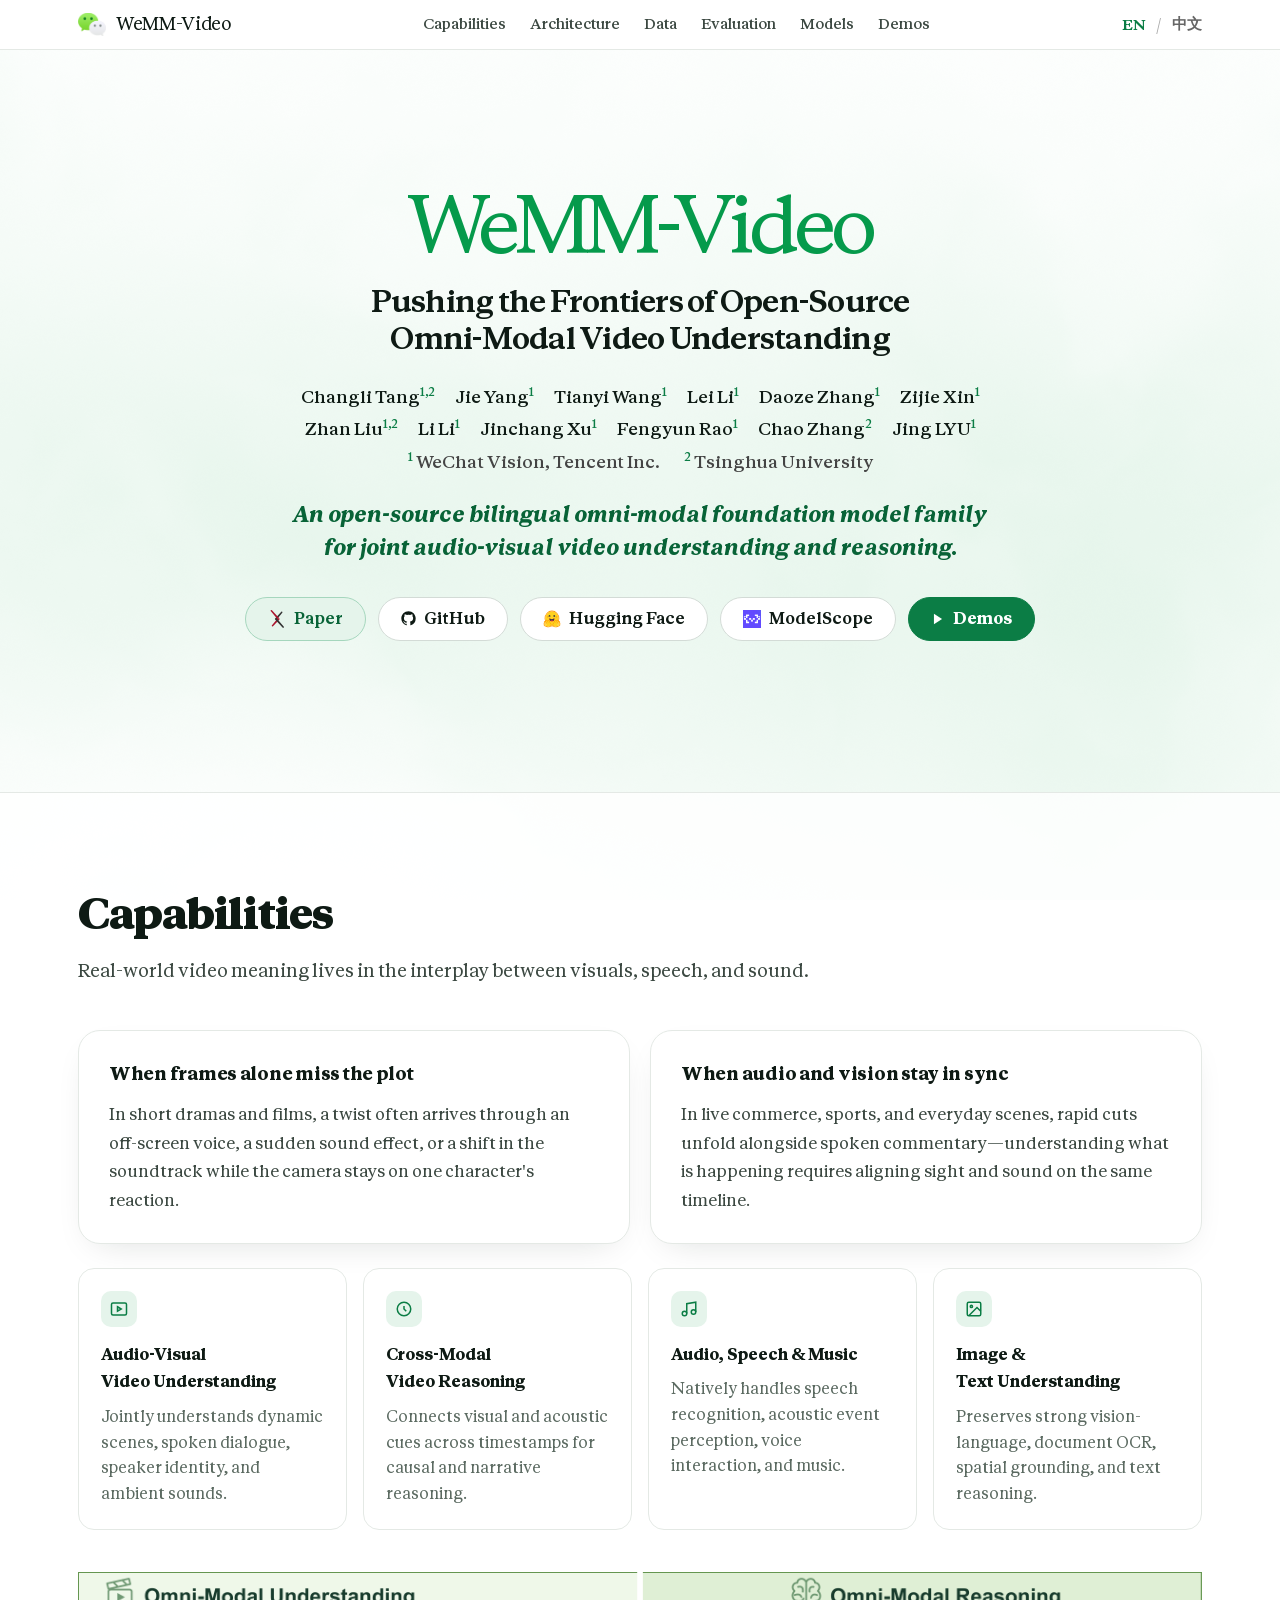
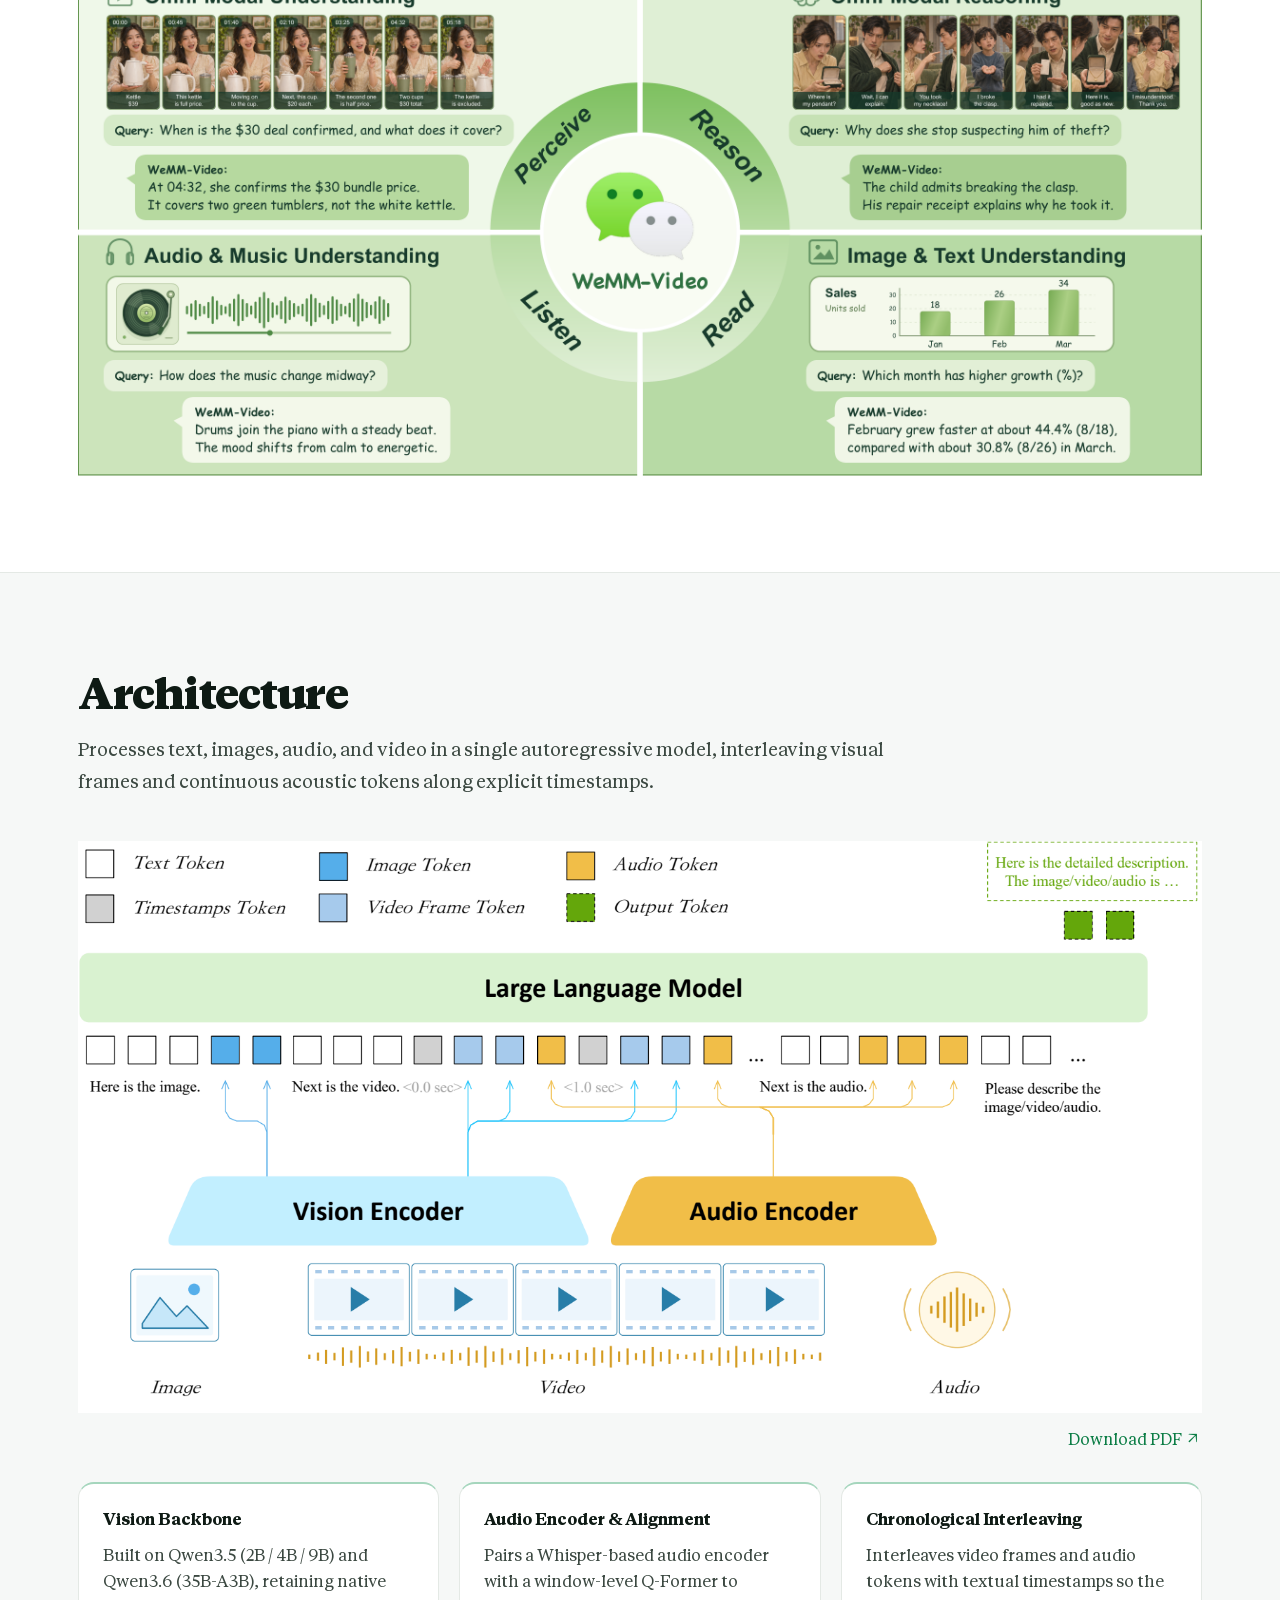
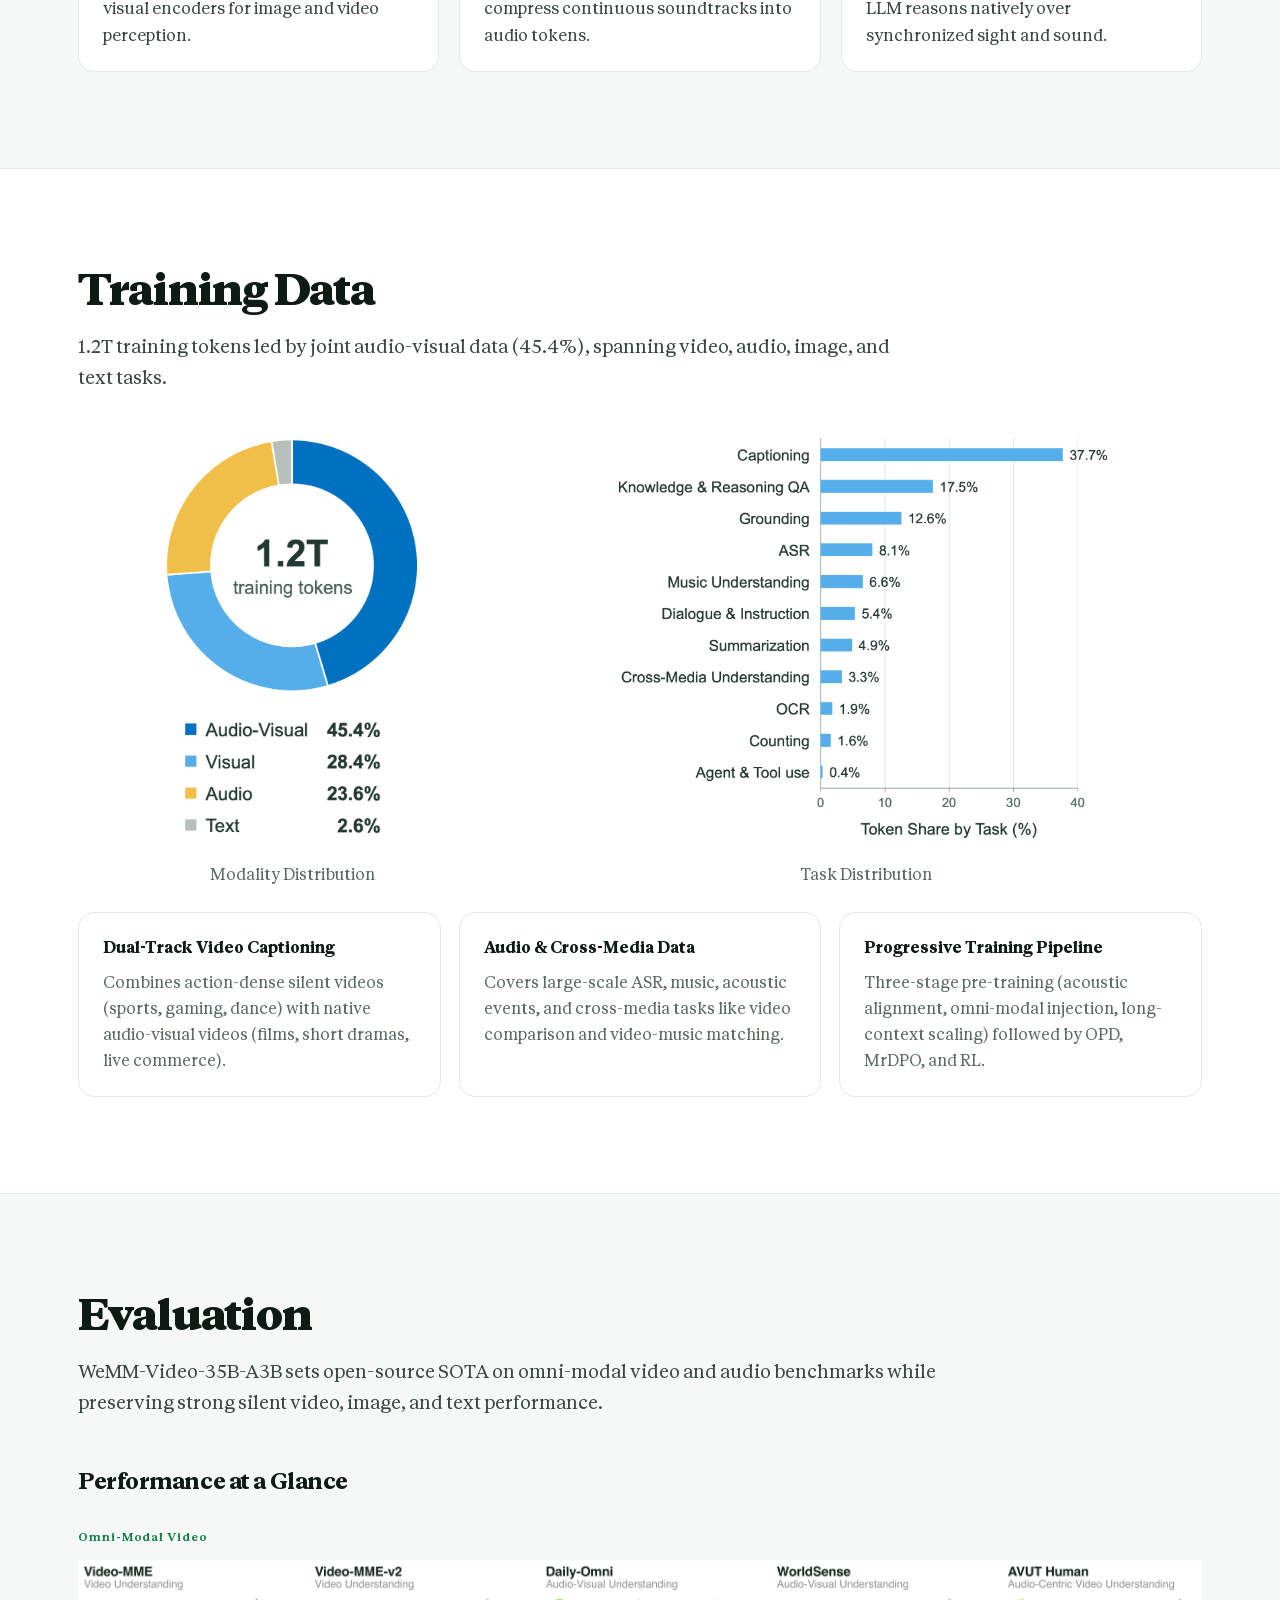
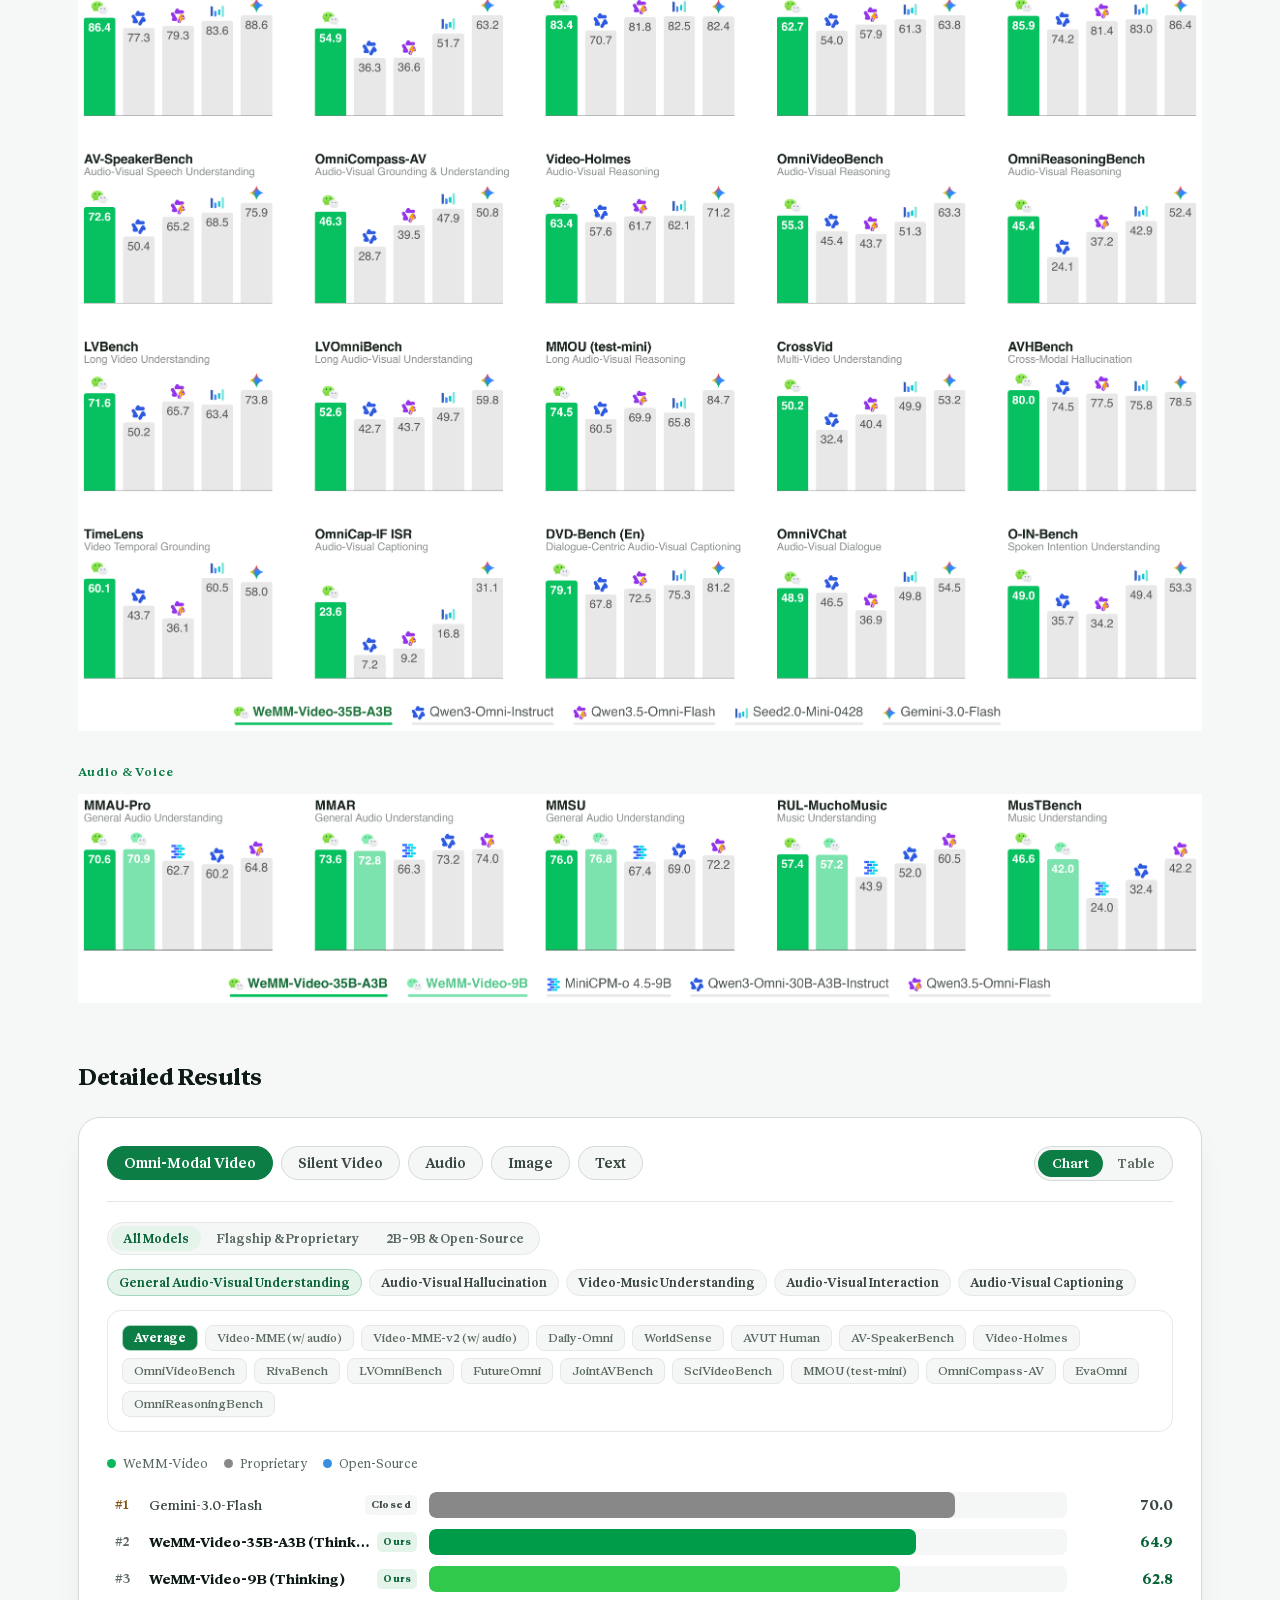
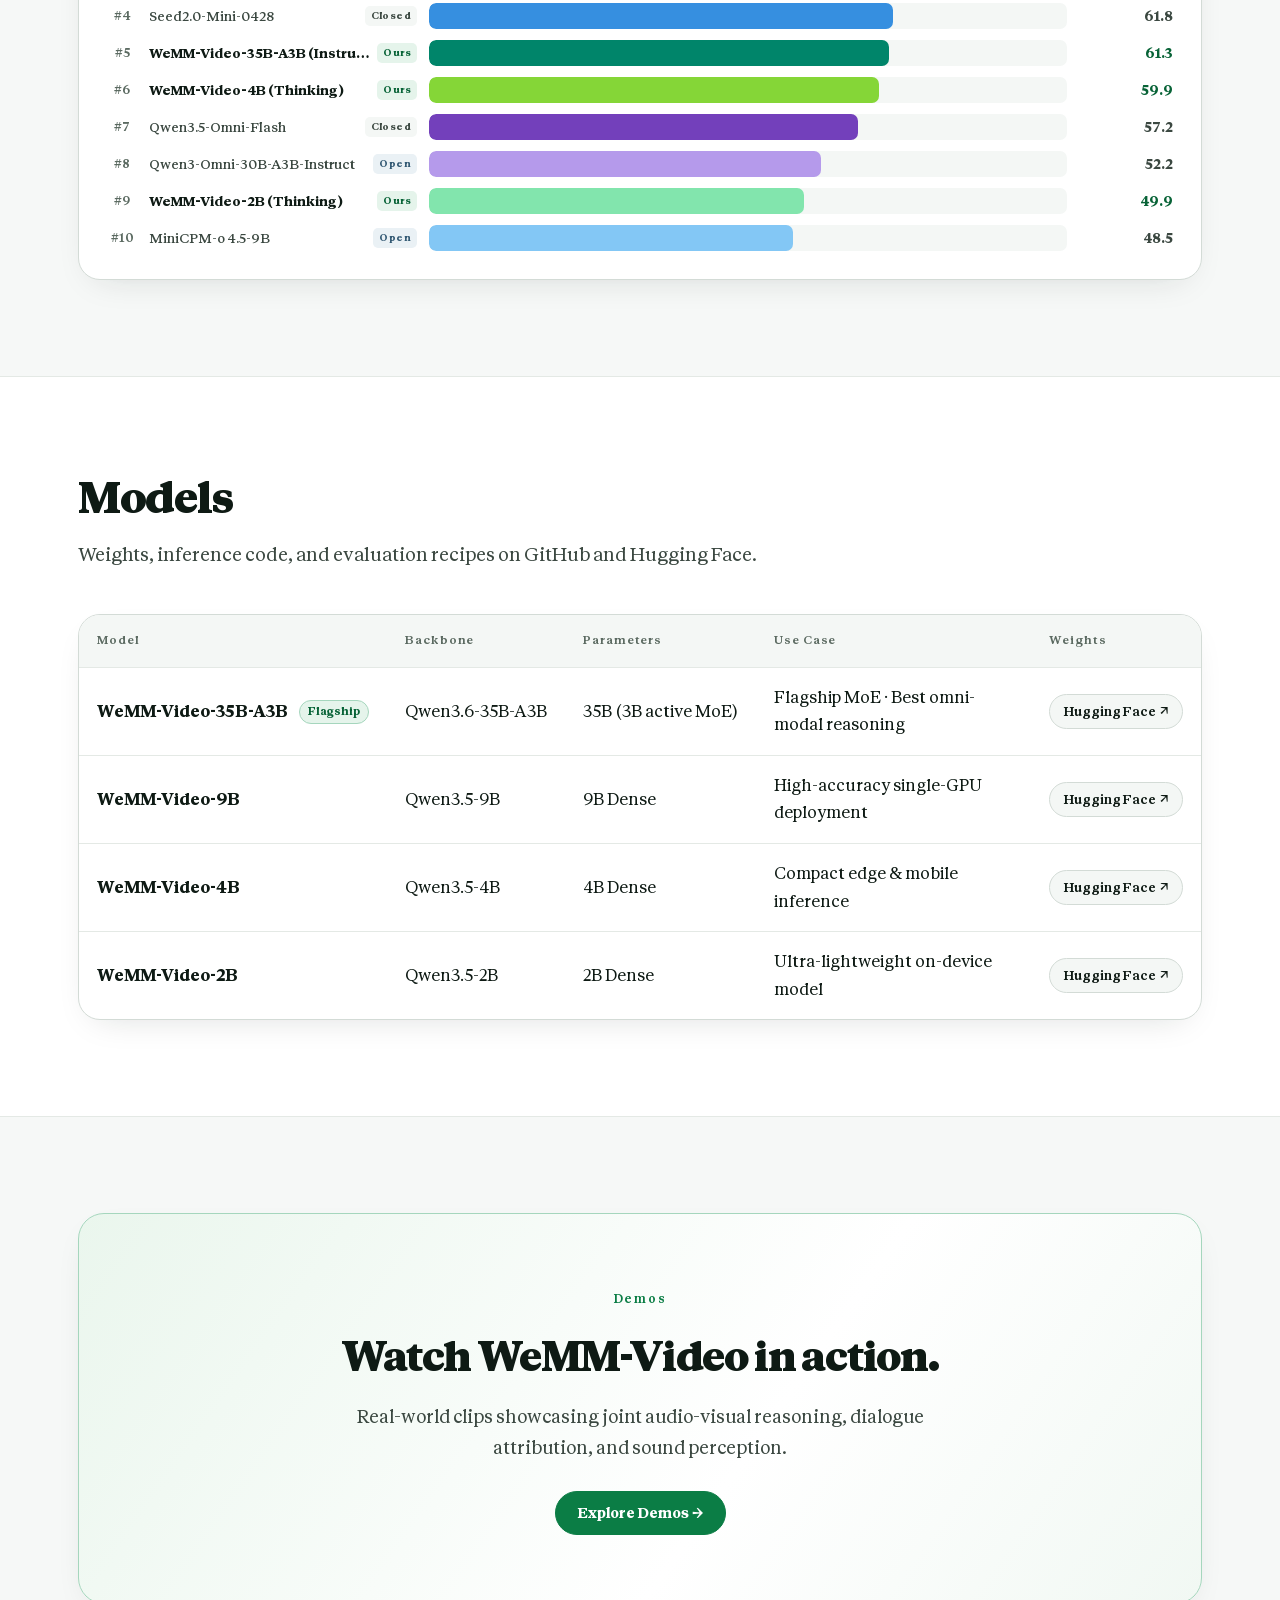
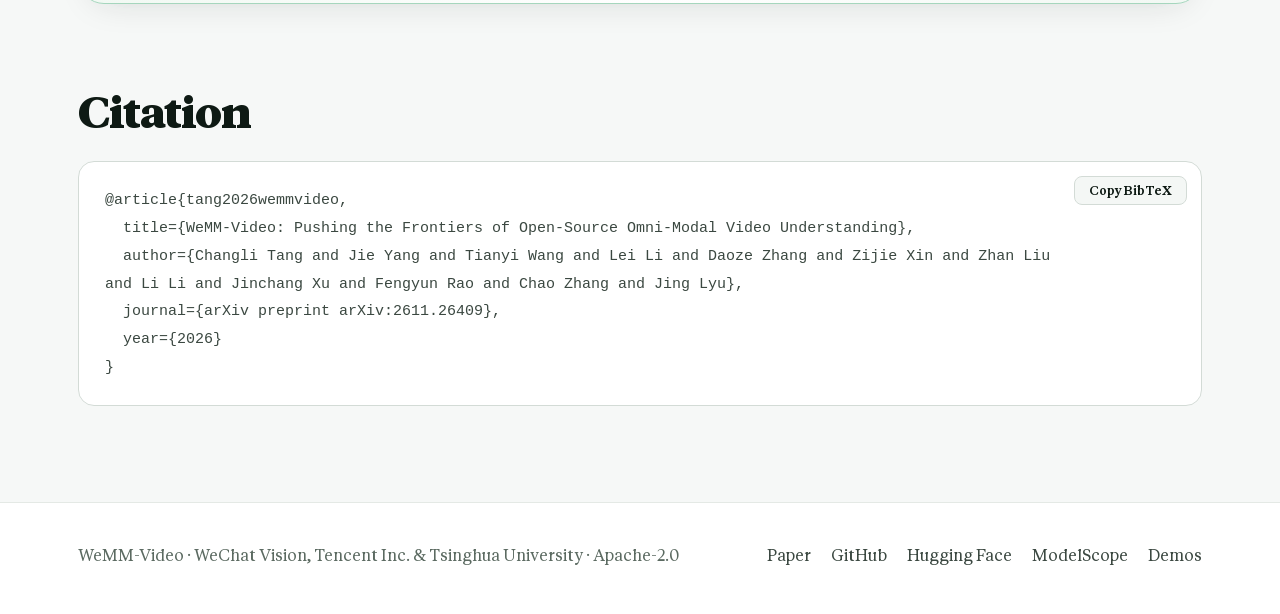
==== commit fdde226f: "Update project page layout, typography, and evaluation charts" ====
--- a/index.html
+++ b/index.html
@@ -5,10 +5,7 @@
   <meta name="viewport" content="width=device-width, initial-scale=1.0" />
   <title>WeMM-Video — Omni-Modal Video Understanding Foundation Model</title>
   <meta name="description" content="WeMM-Video: Pushing the Frontiers of Open-Source Omni-Modal Video Understanding by WeChat Vision, Tencent Inc. & Tsinghua University." />
-  <link rel="preconnect" href="https://fonts.googleapis.com" />
-  <link rel="preconnect" href="https://fonts.gstatic.com" crossorigin />
-  <link href="https://fonts.googleapis.com/css2?family=Inter:wght@400;500;600;700&family=JetBrains+Mono:wght@400;500;600;700&family=Plus+Jakarta+Sans:wght@600;700;800&display=swap" rel="stylesheet" />
-  <link rel="icon" type="image/svg+xml" href="data:image/svg+xml,%3Csvg xmlns='http://www.w3.org/2000/svg' viewBox='0 0 32 32'%3E%3Crect width='32' height='32' rx='8' fill='%230b7d45'/%3E%3Cpath d='M10 11v10M16 8v16M22 12v8' stroke='%23ffffff' stroke-width='3' stroke-linecap='round'/%3E%3C/svg%3E" />
+  <link rel="icon" type="image/png" href="assets/wechat.png" />
   <link rel="stylesheet" href="css/style.css" />
 </head>
 <body>
@@ -20,12 +17,7 @@
     <header class="site-nav" id="site-nav">
       <div class="nav-inner">
         <a href="index.html" class="nav-brand">
-          <span class="nav-brand-mark" aria-hidden="true">
-            <svg width="15" height="15" viewBox="0 0 24 24" fill="none" stroke="currentColor" stroke-width="2.5" stroke-linecap="round" stroke-linejoin="round">
-              <rect x="2" y="4" width="20" height="16" rx="3"></rect>
-              <path d="M8 9v6M12 7v10M16 10v4"></path>
-            </svg>
-          </span>
+          <img src="assets/wechat.png" alt="" width="28" height="28" style="object-fit: contain;" />
           <span>WeMM-Video</span>
         </a>
 
@@ -33,7 +25,7 @@
           <a href="#capabilities" data-i18n="nav_cap">Capabilities</a>
           <a href="#architecture" data-i18n="nav_arch">Architecture</a>
           <a href="#data" data-i18n="nav_data">Data</a>
-          <a href="#benchmarks" data-i18n="nav_bench">Benchmarks</a>
+          <a href="#benchmarks" data-i18n="nav_bench">Evaluation</a>
           <a href="#models" data-i18n="nav_models">Models</a>
           <a href="demos.html" data-i18n="nav_demos">Demos</a>
         </nav>
@@ -41,6 +33,7 @@
         <div class="nav-actions">
           <div class="lang-switch" role="group" aria-label="Language">
             <button type="button" class="lang-btn active" data-lang="en">EN</button>
+            <span class="lang-divider" aria-hidden="true">/</span>
             <button type="button" class="lang-btn" data-lang="zh">中文</button>
           </div>
           <button type="button" class="mobile-menu-btn" id="mobile-menu-btn" aria-label="Toggle Menu">
@@ -60,21 +53,29 @@
     <section class="hero-cinema" id="top">
       <div class="container">
         <div class="hero-inner">
-          <div class="hero-org" data-i18n="hero_org">WeChat Vision, Tencent · Tsinghua University</div>
           <h1 class="hero-title">WeMM-Video</h1>
-          <p class="hero-tagline" data-i18n="hero_tagline">
-            See Every Frame. Hear Every Sound. Understand Real Video.
-          </p>
-          <p class="hero-sub" data-i18n="hero_sub">
-            An open-source bilingual omni-modal foundation model family for joint audio-visual video understanding, reasoning, and general multimodal perception.
-          </p>
+          <h2 class="hero-paper-title" data-i18n="hero_paper_title">Pushing the Frontiers of Open-Source Omni-Modal Video Understanding</h2>
+          <div class="hero-authors">
+            <span>Changli Tang<sup>1,2</sup></span>
+            <span>Jie Yang<sup>1</sup></span>
+            <span>Tianyi Wang<sup>1</sup></span>
+            <span>Lei Li<sup>1</sup></span>
+            <span>Daoze Zhang<sup>1</sup></span>
+            <span>Zijie Xin<sup>1</sup></span>
+            <div class="hero-author-break" aria-hidden="true"></div>
+            <span>Zhan Liu<sup>1,2</sup></span>
+            <span>Li Li<sup>1</sup></span>
+            <span>Jinchang Xu<sup>1</sup></span>
+            <span>Fengyun Rao<sup>1</sup></span>
+            <span>Chao Zhang<sup>2</sup></span>
+            <span>Jing LYU<sup>1</sup></span>
+          </div>
+          <p class="hero-org"><span><sup>1</sup> <span data-i18n="hero_org_tencent">WeChat Vision, Tencent Inc.</span></span><span><sup>2</sup> <span data-i18n="hero_org_tsinghua">Tsinghua University</span></span></p>
+          <p class="hero-sub"><em data-i18n="hero_sub">An open-source bilingual omni-modal foundation model family for joint audio-visual video understanding and reasoning.</em></p>
 
           <div class="hero-cta-row">
             <a class="btn btn-solid" href="https://arxiv.org/abs/2611.26409" target="_blank" rel="noopener">
-              <svg width="15" height="15" viewBox="0 0 24 24" fill="none" stroke="currentColor" stroke-width="2">
-                <path d="M14 2H6a2 2 0 0 0-2 2v16a2 2 0 0 0 2 2h12a2 2 0 0 0 2-2V8z"></path>
-                <polyline points="14 2 14 8 20 8"></polyline>
-              </svg>
+              <img src="assets/arxiv.svg" alt="" width="18" height="18" />
               <span data-i18n="cta_paper">Paper</span>
             </a>
             <a class="btn" href="https://github.com/Tencent/WeMM-Video" target="_blank" rel="noopener">
@@ -84,10 +85,12 @@
               <span data-i18n="cta_github">GitHub</span>
             </a>
             <a class="btn" href="https://huggingface.co/collections/tencent/wemm-video" target="_blank" rel="noopener">
-              <svg width="15" height="15" viewBox="0 0 24 24" fill="none" stroke="currentColor" stroke-width="2">
-                <path d="M21 16V8a2 2 0 0 0-1-1.73l-7-4a2 2 0 0 0-2 0l-7 4A2 2 0 0 0 3 8v8a2 2 0 0 0 1 1.73l7 4a2 2 0 0 0 2 0l7-4A2 2 0 0 0 21 16z"></path>
-              </svg>
+              <img src="assets/huggingface.svg" alt="" width="18" height="18" />
               <span data-i18n="cta_hf">Hugging Face</span>
+            </a>
+            <a class="btn" href="https://www.modelscope.ai/collections/WeChat-Vision/WeMM-Video" target="_blank" rel="noopener">
+              <img src="assets/modelscope.ico" alt="" width="18" height="18" />
+              <span>ModelScope</span>
             </a>
             <a class="btn btn-emerald" href="demos.html">
               <svg width="14" height="14" viewBox="0 0 24 24" fill="currentColor">
@@ -98,11 +101,6 @@
           </div>
         </div>
       </div>
-
-      <div class="scroll-cue" aria-hidden="true">
-        <span data-i18n="scroll_cue">Scroll</span>
-        <span class="scroll-cue-bar"></span>
-      </div>
     </section>
 
     <!-- ====================================================================
@@ -111,10 +109,7 @@
     <section class="section-band" id="capabilities">
       <div class="container">
         <div class="editorial-header reveal">
-          <span class="eyebrow" data-i18n="cap_eyebrow">Capabilities</span>
-          <h2 class="section-title" data-i18n="cap_title">
-            Why audio-visual understanding matters — and what WeMM-Video does.
-          </h2>
+          <h2 class="section-title" data-i18n="cap_title">Capabilities</h2>
           <p class="section-desc" data-i18n="cap_desc">
             Most multimodal models still treat video as silent frames paired with speech transcripts. In real videos, meaning lives in the interplay between what is seen and what is heard.
           </p>
@@ -186,7 +181,6 @@
         <div class="figure-frame reveal">
           <div class="figure-sheet" data-zoom-src="assets/wemm-video-capabilities-compact.png" data-zoom-alt="WeMM-Video Capabilities">
             <img src="assets/wemm-video-capabilities-compact.png" alt="WeMM-Video Capabilities Overview" />
-            <span class="zoom-hint" data-i18n="click_enlarge">Click to enlarge</span>
           </div>
         </div>
       </div>
@@ -198,8 +192,7 @@
     <section class="section-band alt" id="architecture">
       <div class="container">
         <div class="editorial-header reveal">
-          <span class="eyebrow" data-i18n="arch_eyebrow">Architecture</span>
-          <h2 class="section-title" data-i18n="arch_title">One unified omni-modal model.</h2>
+          <h2 class="section-title" data-i18n="arch_title">Architecture</h2>
           <p class="section-desc" data-i18n="arch_desc">
             WeMM-Video processes text, images, audio, and video within a single autoregressive architecture, aligning visual frames and continuous acoustic signals chronologically with explicit timestamps.
           </p>
@@ -208,7 +201,6 @@
         <div class="figure-frame reveal">
           <div class="figure-sheet" data-zoom-src="assets/wemm-video-architecture.png" data-zoom-alt="WeMM-Video Architecture">
             <img src="assets/wemm-video-architecture.png" alt="WeMM-Video Model Architecture" />
-            <span class="zoom-hint" data-i18n="click_enlarge">Click to enlarge</span>
           </div>
           <div class="figure-meta" style="justify-content: flex-end;">
             <a href="assets/wemm-video-architecture.pdf" target="_blank" rel="noopener" data-i18n="arch_pdf">Download PDF ↗</a>
@@ -238,10 +230,7 @@
     <section class="section-band" id="data">
       <div class="container">
         <div class="editorial-header reveal">
-          <span class="eyebrow" data-i18n="data_eyebrow">Training Data</span>
-          <h2 class="section-title" data-i18n="data_title">
-            Built on a diverse, audio-visual-first multimodal corpus.
-          </h2>
+          <h2 class="section-title" data-i18n="data_title">Training Data</h2>
           <p class="section-desc" data-i18n="data_desc">
             To learn real-world audio-visual dynamics from the ground up, we curated a 1.2T-token multimodal training corpus where joint audio-visual data makes up the largest modality share, complemented by broad task coverage.
           </p>
@@ -251,7 +240,6 @@
           <div class="data-fig-card">
             <div class="figure-sheet" data-zoom-src="assets/wemm-tokens.png" data-zoom-alt="Token Distribution by Modality">
               <img src="assets/wemm-tokens.png" alt="1.2T Training Tokens by Modality" />
-              <span class="zoom-hint" data-i18n="click_enlarge">Click to enlarge</span>
             </div>
             <div class="figure-meta">
               <span data-i18n="data_fig1_caption">Token distribution across modalities (Audio-Visual 45.4%, Visual 28.4%, Audio 23.6%, Text 2.6%).</span>
@@ -261,7 +249,6 @@
           <div class="data-fig-card">
             <div class="figure-sheet" data-zoom-src="assets/wemm-task.png" data-zoom-alt="Token Distribution by Task">
               <img src="assets/wemm-task.png" alt="Token Share by Task" />
-              <span class="zoom-hint" data-i18n="click_enlarge">Click to enlarge</span>
             </div>
             <div class="figure-meta">
               <span data-i18n="data_fig2_caption">Token share across multimodal tasks, led by Captioning and Knowledge & Reasoning QA.</span>
@@ -292,10 +279,7 @@
     <section class="section-band alt" id="benchmarks">
       <div class="container">
         <div class="editorial-header reveal">
-          <span class="eyebrow" data-i18n="bench_eyebrow">Evaluation · 123 Benchmarks</span>
-          <h2 class="section-title" data-i18n="bench_title">
-            Complete paper evaluation across all 5 modalities.
-          </h2>
+          <h2 class="section-title" data-i18n="bench_title">Evaluation</h2>
           <p class="section-desc" data-i18n="bench_desc">
             WeMM-Video-35B-A3B sets a new open-source state of the art in omni-modal video understanding and leads general audio benchmarks, while preserving strong silent video, image, and text capabilities.
           </p>
@@ -312,7 +296,6 @@
               <div class="figure-label-tag" data-i18n="glance_video_tag">Omni-Modal Video</div>
               <div class="figure-sheet" data-zoom-src="assets/wemm-video-benchmarks.png" data-zoom-alt="Omni-Modal Video Benchmarks">
                 <img src="assets/wemm-video-benchmarks.png" alt="WeMM-Video Omni-Modal Video Benchmarks" />
-                <span class="zoom-hint" data-i18n="click_enlarge">Click to enlarge</span>
               </div>
             </div>
 
@@ -320,7 +303,6 @@
               <div class="figure-label-tag" data-i18n="glance_audio_tag">Audio & Voice</div>
               <div class="figure-sheet" data-zoom-src="assets/wemm_index_audio.png" data-zoom-alt="Audio Understanding Benchmarks">
                 <img src="assets/wemm_index_audio.png" alt="WeMM-Video Audio Benchmarks" />
-                <span class="zoom-hint" data-i18n="click_enlarge">Click to enlarge</span>
               </div>
             </div>
           </div>
@@ -383,8 +365,7 @@
     <section class="section-band" id="models">
       <div class="container">
         <div class="editorial-header reveal">
-          <span class="eyebrow" data-i18n="models_eyebrow">Open-Source Release</span>
-          <h2 class="section-title" data-i18n="models_title">Four model scales. Ready to deploy.</h2>
+          <h2 class="section-title" data-i18n="models_title">Models</h2>
           <p class="section-desc" data-i18n="models_desc">
             All weights, inference code, and evaluation recipes are open-sourced on GitHub and Hugging Face.
           </p>
@@ -408,28 +389,28 @@
                   <span class="badge-flagship" data-i18n="badge_flagship">Flagship</span>
                 </td>
                 <td>Qwen3.6-35B-A3B</td>
-                <td>35B (3B active MoE)</td>
+                <td data-i18n="params_35b">35B (3B active MoE)</td>
                 <td data-i18n="m_35b_use">Flagship MoE · SOTA omni-modal reasoning</td>
                 <td><a class="hf-btn" href="https://huggingface.co/tencent/WeMM-Video-35BA3B" target="_blank" rel="noopener">Hugging Face ↗</a></td>
               </tr>
               <tr>
                 <td class="model-name-cell">WeMM-Video-9B</td>
                 <td>Qwen3.5-9B</td>
-                <td>9B Dense</td>
+                <td data-i18n="params_9b">9B Dense</td>
                 <td data-i18n="m_9b_use">High-accuracy single-GPU deployment</td>
                 <td><a class="hf-btn" href="https://huggingface.co/tencent/WeMM-Video-9B" target="_blank" rel="noopener">Hugging Face ↗</a></td>
               </tr>
               <tr>
                 <td class="model-name-cell">WeMM-Video-4B</td>
                 <td>Qwen3.5-4B</td>
-                <td>4B Dense</td>
+                <td data-i18n="params_4b">4B Dense</td>
                 <td data-i18n="m_4b_use">Compact edge & mobile multimodal inference</td>
                 <td><a class="hf-btn" href="https://huggingface.co/tencent/WeMM-Video-4B" target="_blank" rel="noopener">Hugging Face ↗</a></td>
               </tr>
               <tr>
                 <td class="model-name-cell">WeMM-Video-2B</td>
                 <td>Qwen3.5-2B</td>
-                <td>2B Dense</td>
+                <td data-i18n="params_2b">2B Dense</td>
                 <td data-i18n="m_2b_use">Ultra-lightweight on-device audio-visual model</td>
                 <td><a class="hf-btn" href="https://huggingface.co/tencent/WeMM-Video-2B" target="_blank" rel="noopener">Hugging Face ↗</a></td>
               </tr>
@@ -455,20 +436,16 @@
 
         <div id="citation" style="margin-top: 84px;" class="reveal">
           <div class="editorial-header" style="margin-bottom: 24px;">
-            <span class="eyebrow" data-i18n="cite_eyebrow">Citation</span>
-            <h2 class="section-title" data-i18n="cite_title">Cite our work</h2>
+            <h2 class="section-title" data-i18n="cite_title">Citation</h2>
           </div>
 
           <div class="bibtex-box">
             <button type="button" class="copy-btn" id="copy-bibtex-btn" data-i18n="copy_btn">Copy BibTeX</button>
-            <pre><code id="bibtex-code">@misc{WeMM-Video,
-      title={WeMM-Video: Pushing the Frontiers of Open-Source Omni-Modal Video Understanding}, 
-      author={Changli Tang and Jie Yang and Tianyi Wang and Lei Li and Daoze Zhang and Zijie Xin and Zhan Liu and Li Li and Jinchang Xu and Fengyun Rao and Chao Zhang and Jing Lyu},
-      year={2026},
-      eprint={2611.26409},
-      archivePrefix={arXiv},
-      primaryClass={cs.CV},
-      url={https://arxiv.org/abs/2611.26409}, 
+            <pre><code id="bibtex-code">@article{tang2026wemmvideo,
+  title={WeMM-Video: Pushing the Frontiers of Open-Source Omni-Modal Video Understanding},
+  author={Changli Tang and Jie Yang and Tianyi Wang and Lei Li and Daoze Zhang and Zijie Xin and Zhan Liu and Li Li and Jinchang Xu and Fengyun Rao and Chao Zhang and Jing Lyu},
+  journal={arXiv preprint arXiv:2611.26409},
+  year={2026}
 }</code></pre>
           </div>
         </div>
@@ -483,6 +460,7 @@
           <a href="https://arxiv.org/abs/2611.26409" target="_blank" rel="noopener" data-i18n="cta_paper">Paper</a>
           <a href="https://github.com/Tencent/WeMM-Video" target="_blank" rel="noopener">GitHub</a>
           <a href="https://huggingface.co/collections/tencent/wemm-video" target="_blank" rel="noopener">Hugging Face</a>
+          <a href="https://www.modelscope.ai/collections/WeChat-Vision/WeMM-Video" target="_blank" rel="noopener">ModelScope</a>
           <a href="demos.html" data-i18n="nav_demos">Demos</a>
         </div>
       </div>
--- a/css/style.css
+++ b/css/style.css
@@ -1,3 +1,19 @@
+@font-face {
+  font-family: "Anthropic Serif";
+  src: url("../assets/fonts/anthropic-serif-roman.woff2") format("woff2");
+  font-style: normal;
+  font-weight: 300 800;
+  font-display: swap;
+}
+
+@font-face {
+  font-family: "Anthropic Serif";
+  src: url("../assets/fonts/anthropic-serif-italic.woff2") format("woff2");
+  font-style: italic;
+  font-weight: 300 800;
+  font-display: swap;
+}
+
 /* WeMM-Video light theme with a mint wave background. */
 :root {
   color-scheme: light;
@@ -19,9 +35,9 @@
   --hero-title: #059a4b;
   --shadow: 0 12px 36px -18px rgba(14, 26, 20, 0.18);
 
-  --font-display: "Plus Jakarta Sans", -apple-system, BlinkMacSystemFont, "PingFang SC", "Hiragino Sans GB", "Microsoft YaHei", sans-serif;
-  --font-sans: "Inter", -apple-system, BlinkMacSystemFont, "PingFang SC", "Hiragino Sans GB", "Microsoft YaHei", sans-serif;
-  --font-mono: "JetBrains Mono", ui-monospace, SFMono-Regular, Menlo, monospace;
+  --font-display: "Anthropic Serif", "Songti SC", "SimSun", serif;
+  --font-sans: "Anthropic Serif", "Songti SC", "SimSun", serif;
+  --font-mono: "Anthropic Serif", "Songti SC", "SimSun", serif;
 
   --max-w: 1180px;
   --radius-sm: 10px;
@@ -41,10 +57,14 @@
   background: var(--bg-base);
 }
 
+button, input, select, textarea {
+  font-family: inherit;
+}
+
 body {
   margin: 0;
   font-family: var(--font-sans);
-  font-size: 15.5px;
+  font-size: 17.5px;
   line-height: 1.72;
   color: var(--ink);
   background: var(--bg-base);
@@ -102,7 +122,7 @@
   left: 0;
   right: 0;
   z-index: 100;
-  height: 64px;
+  height: 50px;
   display: flex;
   align-items: center;
   background: rgba(255, 255, 255, 0.90);
@@ -131,8 +151,8 @@
   align-items: center;
   gap: 10px;
   font-family: var(--font-display);
-  font-weight: 800;
-  font-size: 16.5px;
+  font-weight: 400;
+  font-size: 17.5px;
   letter-spacing: -0.02em;
   color: var(--ink);
 }
@@ -160,7 +180,7 @@
 
 .nav-links a {
   position: relative;
-  font-size: 13.5px;
+  font-size: 14.5px;
   font-weight: 500;
   color: var(--ink-secondary);
   padding: 4px 0;
@@ -195,27 +215,28 @@
 .lang-switch {
   display: inline-flex;
   align-items: center;
-  background: var(--surface-soft);
-  border: 1px solid var(--border-strong);
-  border-radius: var(--radius-pill);
-  padding: 2px;
+  gap: 10px;
+}
+
+.lang-divider {
+  color: #aaaaaa;
+  font-size: 17px;
+  font-weight: 400;
 }
 
 .lang-btn {
   border: 0;
   background: transparent;
-  padding: 4px 11px;
-  font-size: 12px;
+  padding: 4px 0;
+  font-size: 15px;
   font-weight: 600;
-  color: var(--ink-muted);
-  border-radius: var(--radius-pill);
+  color: #666666;
   cursor: pointer;
-  transition: background 0.15s ease, color 0.15s ease;
+  transition: color 0.15s ease;
 }
 
 .lang-btn.active {
-  background: var(--emerald);
-  color: var(--bg-base);
+  color: var(--emerald);
 }
 
 .mobile-menu-btn {
@@ -248,47 +269,74 @@
 }
 
 .hero-org {
-  display: inline-flex;
-  align-items: center;
-  gap: 8px;
-  font-family: var(--font-mono);
-  font-size: 12px;
+  display: flex;
+  flex-wrap: wrap;
+  justify-content: center;
+  gap: 6px 24px;
+  margin: 0 auto 24px;
+  font-size: 17px;
   font-weight: 500;
-  letter-spacing: 0.14em;
-  text-transform: uppercase;
-  color: var(--emerald);
-  margin-bottom: 18px;
+  line-height: 1.35;
+  color: #444444;
 }
 
 .hero-title {
   margin: 0 0 18px;
   font-family: var(--font-display);
-  font-size: clamp(50px, 7.6vw, 88px);
-  font-weight: 800;
+  font-size: clamp(38px, calc(7.6vw - 12px), 76px);
+  font-weight: 400;
   line-height: 1.02;
   letter-spacing: -0.04em;
   color: var(--hero-title);
 }
 
-.hero-tagline {
-  margin: 0 auto 20px;
+.hero-paper-title {
+  margin: 0 auto 26px;
   max-width: 920px;
   font-family: var(--font-display);
-  font-size: clamp(19px, 2.25vw, 26px);
+  font-size: clamp(16px, calc(3.2vw - 8px), 30px);
   font-weight: 600;
-  line-height: 1.38;
-  letter-spacing: -0.015em;
+  line-height: 1.25;
+  letter-spacing: -0.025em;
   color: var(--ink);
   text-wrap: balance;
 }
 
+.hero-authors {
+  display: flex;
+  flex-wrap: wrap;
+  justify-content: center;
+  gap: 4px 20px;
+  max-width: 880px;
+  margin: 0 auto 8px;
+  font-size: 17px;
+  font-weight: 500;
+  line-height: 1.35;
+}
+
+.hero-authors span {
+  white-space: nowrap;
+}
+
+.hero-author-break {
+  flex-basis: 100%;
+  height: 0;
+}
+
+.hero-authors sup,
+.hero-org sup {
+  color: var(--emerald);
+  font-size: 0.7em;
+}
+
 .hero-sub {
-  margin: 0 auto 36px;
-  max-width: 740px;
-  font-size: 16px;
-  line-height: 1.72;
-  color: var(--ink-secondary);
-  text-wrap: pretty;
+  margin: 0 auto 32px;
+  max-width: 880px;
+  font-size: 21px;
+  font-weight: 700;
+  line-height: 1.6;
+  color: var(--emerald-deep);
+  text-wrap: balance;
 }
 
 .hero-cta-row {
@@ -348,6 +396,16 @@
   color: var(--bg-base);
 }
 
+.hero-cta-row .btn {
+  font-size: 16px;
+}
+
+.hero-cta-row .btn:hover {
+  background: var(--line-accent);
+  border-color: var(--line-accent);
+  color: var(--emerald-deep);
+}
+
 .scroll-cue {
   position: absolute;
   bottom: 24px;
@@ -360,7 +418,7 @@
   font-family: var(--font-mono);
   font-size: 10.5px;
   letter-spacing: 0.18em;
-  text-transform: uppercase;
+  text-transform: none;
   color: var(--ink-muted);
 }
 
@@ -399,7 +457,7 @@
   font-size: 12px;
   font-weight: 600;
   letter-spacing: 0.14em;
-  text-transform: uppercase;
+  text-transform: none;
   color: var(--emerald);
   margin-bottom: 12px;
 }
@@ -417,7 +475,7 @@
 
 .section-desc {
   margin: 0;
-  font-size: 16px;
+  font-size: 18px;
   line-height: 1.75;
   color: var(--ink-secondary);
   text-wrap: pretty;
@@ -450,7 +508,7 @@
 
 .story-block p {
   margin: 0;
-  font-size: 14.5px;
+  font-size: 16.5px;
   line-height: 1.74;
   color: var(--ink-secondary);
 }
@@ -499,7 +557,7 @@
 
 .cap-item p {
   margin: 0;
-  font-size: 13.5px;
+  font-size: 15.5px;
   line-height: 1.66;
   color: var(--ink-muted);
 }
@@ -507,18 +565,10 @@
 /* ---------- Studio Exhibition Frames (Paper Figures) ---------- */
 .figure-frame {
   position: relative;
-  border-radius: var(--radius-lg);
-  background: var(--surface-strong);
-  border: 1px solid var(--border-strong);
-  padding: 18px;
-  box-shadow: var(--shadow);
 }
 
 .figure-sheet {
   position: relative;
-  background: var(--surface);
-  border-radius: 14px;
-  padding: 18px;
   overflow: hidden;
   cursor: zoom-in;
 }
@@ -554,7 +604,7 @@
   justify-content: space-between;
   flex-wrap: wrap;
   gap: 10px;
-  font-size: 13.5px;
+  font-size: 15.5px;
   color: var(--ink-muted);
 }
 
@@ -584,7 +634,7 @@
 
 .arch-point p {
   margin: 0;
-  font-size: 14px;
+  font-size: 16px;
   line-height: 1.68;
   color: var(--ink-secondary);
 }
@@ -599,14 +649,14 @@
 }
 
 .data-fig-card {
-  background: var(--surface-strong);
-  border: 1px solid var(--border-strong);
-  border-radius: var(--radius-lg);
-  padding: 18px;
   display: flex;
   flex-direction: column;
   justify-content: space-between;
-  box-shadow: var(--shadow);
+}
+
+.data-fig-card .figure-meta {
+  justify-content: center;
+  text-align: center;
 }
 
 .data-fig-card .figure-sheet {
@@ -614,7 +664,7 @@
   display: flex;
   align-items: center;
   justify-content: center;
-  padding: 22px;
+  padding: 0;
 }
 
 .data-fig-card .figure-sheet img {
@@ -648,7 +698,7 @@
 
 .data-note-item p {
   margin: 0;
-  font-size: 13.5px;
+  font-size: 15.5px;
   line-height: 1.68;
   color: var(--ink-muted);
 }
@@ -757,7 +807,7 @@
 
 .arena-section-desc {
   margin: 0;
-  font-size: 14px;
+  font-size: 16px;
   line-height: 1.68;
   color: var(--ink-secondary);
   max-width: 740px;
@@ -898,9 +948,9 @@
   border-radius: 50%;
 }
 
-.legend-dot.ours { background: var(--emerald); }
-.legend-dot.closed { background: #596860; }
-.legend-dot.open { background: #567790; }
+.legend-dot.ours { background: #08b85a; }
+.legend-dot.closed { background: #888888; }
+.legend-dot.open { background: #368fe0; }
 
 .metric-badge {
   display: inline-flex;
@@ -969,7 +1019,7 @@
   font-size: 9.5px;
   font-weight: 700;
   letter-spacing: 0.04em;
-  text-transform: uppercase;
+  text-transform: none;
   padding: 2px 6px;
   border-radius: 5px;
 }
@@ -1000,7 +1050,8 @@
 .bar-fill {
   height: 100%;
   border-radius: 7px;
-  transition: width 0.42s cubic-bezier(0.22, 1, 0.36, 1);
+  transform-origin: left center;
+  animation: benchmark-bar-grow 0.5s ease-out;
   display: flex;
   align-items: center;
   justify-content: flex-end;
@@ -1011,22 +1062,71 @@
   font-weight: 700;
 }
 
+@keyframes benchmark-bar-grow {
+  from { transform: scaleX(0); }
+  to { transform: scaleX(1); }
+}
+
 .bar-fill.ours {
-  background: linear-gradient(90deg, #096437, #0b7d45);
+  background: linear-gradient(90deg, #08b85a, #16ce6b);
 }
 
 .bar-fill.ours-sub {
-  background: linear-gradient(90deg, #35674c, #457553);
+  background: linear-gradient(90deg, #29c66b, #51dc82);
 }
 
 .bar-fill.closed {
-  background: #596860;
+  background: #888888;
   color: var(--bg-base);
 }
 
 .bar-fill.open {
-  background: #567790;
+  background: #368fe0;
   color: var(--bg-base);
+}
+
+.bar-fill[data-model^="Seed" i] {
+  background: #368fe0;
+}
+
+.bar-fill[data-model^="MiniCPM" i] {
+  background: #83c7f5;
+}
+
+.bar-fill[data-model^="WeMM-Video-35B"] {
+  background: #009c49;
+}
+
+.bar-fill[data-model^="WeMM-Video-35B"][data-model*="Instruct"] {
+  background: #00856a;
+}
+
+.bar-fill[data-model^="WeMM-Video-9B"] {
+  background: #30c94b;
+}
+
+.bar-fill[data-model^="WeMM-Video-4B"] {
+  background: #85d637;
+}
+
+.bar-fill[data-model^="WeMM-Video-2B"] {
+  background: #82e5ad;
+}
+
+.bar-fill[data-model^="Qwen3.5-Omni" i] {
+  background: #7340bb;
+}
+
+.bar-fill[data-model^="Qwen3-Omni" i] {
+  background: #b59aeb;
+}
+
+.bar-fill[data-model^="Qwen3.6" i] {
+  background: #915bd3;
+}
+
+.bar-fill[data-model^="Qwen3.5-9B" i] {
+  background: #cdb8f4;
 }
 
 .bar-score {
@@ -1108,7 +1208,7 @@
 .paper-table {
   width: 100%;
   border-collapse: collapse;
-  font-size: 13px;
+  font-size: 15px;
   min-width: 760px;
 }
 
@@ -1167,7 +1267,7 @@
   font-size: 11.5px;
   font-weight: 700;
   letter-spacing: 0.06em;
-  text-transform: uppercase;
+  text-transform: none;
   color: var(--emerald-deep);
   background: var(--emerald-soft);
   padding: 8px 14px;
@@ -1195,8 +1295,9 @@
 }
 
 .paper-table-footnotes {
+  white-space: pre-line;
   margin-top: 14px;
-  font-size: 12.5px;
+  font-size: 14.5px;
   line-height: 1.65;
   color: var(--ink-muted);
 }
@@ -1226,7 +1327,7 @@
 
 .subblock-header p {
   margin: 0;
-  font-size: 14px;
+  font-size: 16px;
   color: var(--ink-muted);
 }
 
@@ -1245,7 +1346,7 @@
   font-size: 11.5px;
   font-weight: 600;
   letter-spacing: 0.08em;
-  text-transform: uppercase;
+  text-transform: none;
   color: var(--emerald);
 }
 
@@ -1261,7 +1362,7 @@
 .models-table {
   width: 100%;
   border-collapse: collapse;
-  font-size: 14px;
+  font-size: 16px;
   min-width: 860px;
 }
 
@@ -1278,7 +1379,7 @@
   font-size: 11.5px;
   font-weight: 600;
   letter-spacing: 0.08em;
-  text-transform: uppercase;
+  text-transform: none;
   color: var(--ink-muted);
   background: var(--surface-soft);
   white-space: nowrap;
@@ -1363,7 +1464,7 @@
 .demo-portal p {
   margin: 0 auto 28px;
   max-width: 580px;
-  font-size: 15.5px;
+  font-size: 17.5px;
   color: var(--ink-secondary);
 }
 
@@ -1381,7 +1482,7 @@
   margin: 0;
   padding-right: 112px;
   font-family: var(--font-mono);
-  font-size: 13px;
+  font-size: 15px;
   line-height: 1.72;
   color: var(--ink-secondary);
   white-space: pre-wrap;
@@ -1410,7 +1511,7 @@
   padding: 40px 0 52px;
   background: var(--surface);
   border-top: 1px solid var(--border);
-  font-size: 13.5px;
+  font-size: 15.5px;
   color: var(--ink-muted);
 }
 
@@ -1448,15 +1549,13 @@
 }
 
 .lightbox.open {
+  cursor: zoom-out;
   display: flex;
 }
 
 .lightbox img {
   max-width: 94vw;
   max-height: 88vh;
-  border-radius: 14px;
-  background: var(--surface);
-  padding: 12px;
 }
 
 .lightbox-close {
@@ -1551,7 +1650,7 @@
 }
 
 .demo-track-hint {
-  font-size: 13px;
+  font-size: 15px;
   color: var(--ink-muted);
 }
 
@@ -1663,7 +1762,7 @@
 }
 
 .demo-placeholder-sub {
-  font-size: 12px;
+  font-size: 14px;
   color: var(--ink-muted);
 }
 
@@ -1702,13 +1801,13 @@
   font-size: 10.5px;
   font-weight: 700;
   letter-spacing: 0.1em;
-  text-transform: uppercase;
+  text-transform: none;
   color: var(--ink-muted);
   margin-bottom: 5px;
 }
 
 .demo-prompt-text {
-  font-size: 13.5px;
+  font-size: 15.5px;
   color: var(--ink);
 }
 
@@ -1741,7 +1840,7 @@
   font-size: 11px;
   font-weight: 600;
   letter-spacing: 0.06em;
-  text-transform: uppercase;
+  text-transform: none;
   color: var(--ink-muted);
   background: var(--surface-soft);
   border: 1px solid var(--border-strong);
@@ -1777,7 +1876,7 @@
 }
 
 .demo-thinking-content {
-  font-size: 13px;
+  font-size: 15px;
   line-height: 1.68;
   color: var(--ink-muted);
 }
@@ -1798,7 +1897,7 @@
   font-size: 10.5px;
   font-weight: 700;
   letter-spacing: 0.1em;
-  text-transform: uppercase;
+  text-transform: none;
   color: var(--emerald-deep);
   margin-bottom: 10px;
 }
@@ -1832,12 +1931,12 @@
 
 /* Rich Markdown Typography inside Prompt, Thinking, and Answer */
 .md-body {
-  font-size: 14px;
+  font-size: 16px;
   line-height: 1.72;
 }
 
 .demo-thinking-content.md-body {
-  font-size: 13px;
+  font-size: 15px;
   color: var(--ink-muted);
 }
 
@@ -1886,7 +1985,7 @@
 
 .md-body code {
   font-family: var(--font-mono);
-  font-size: 12.5px;
+  font-size: 14.5px;
   padding: 1px 6px;
   border-radius: 5px;
   background: var(--surface-soft);
@@ -1910,7 +2009,7 @@
   padding: 0;
   background: transparent;
   color: var(--ink-secondary);
-  font-size: 12.5px;
+  font-size: 14.5px;
 }
 
 .md-heading {
@@ -1929,7 +2028,7 @@
 .md-table {
   width: 100%;
   border-collapse: collapse;
-  font-size: 12.5px;
+  font-size: 14.5px;
 }
 
 .md-table th,
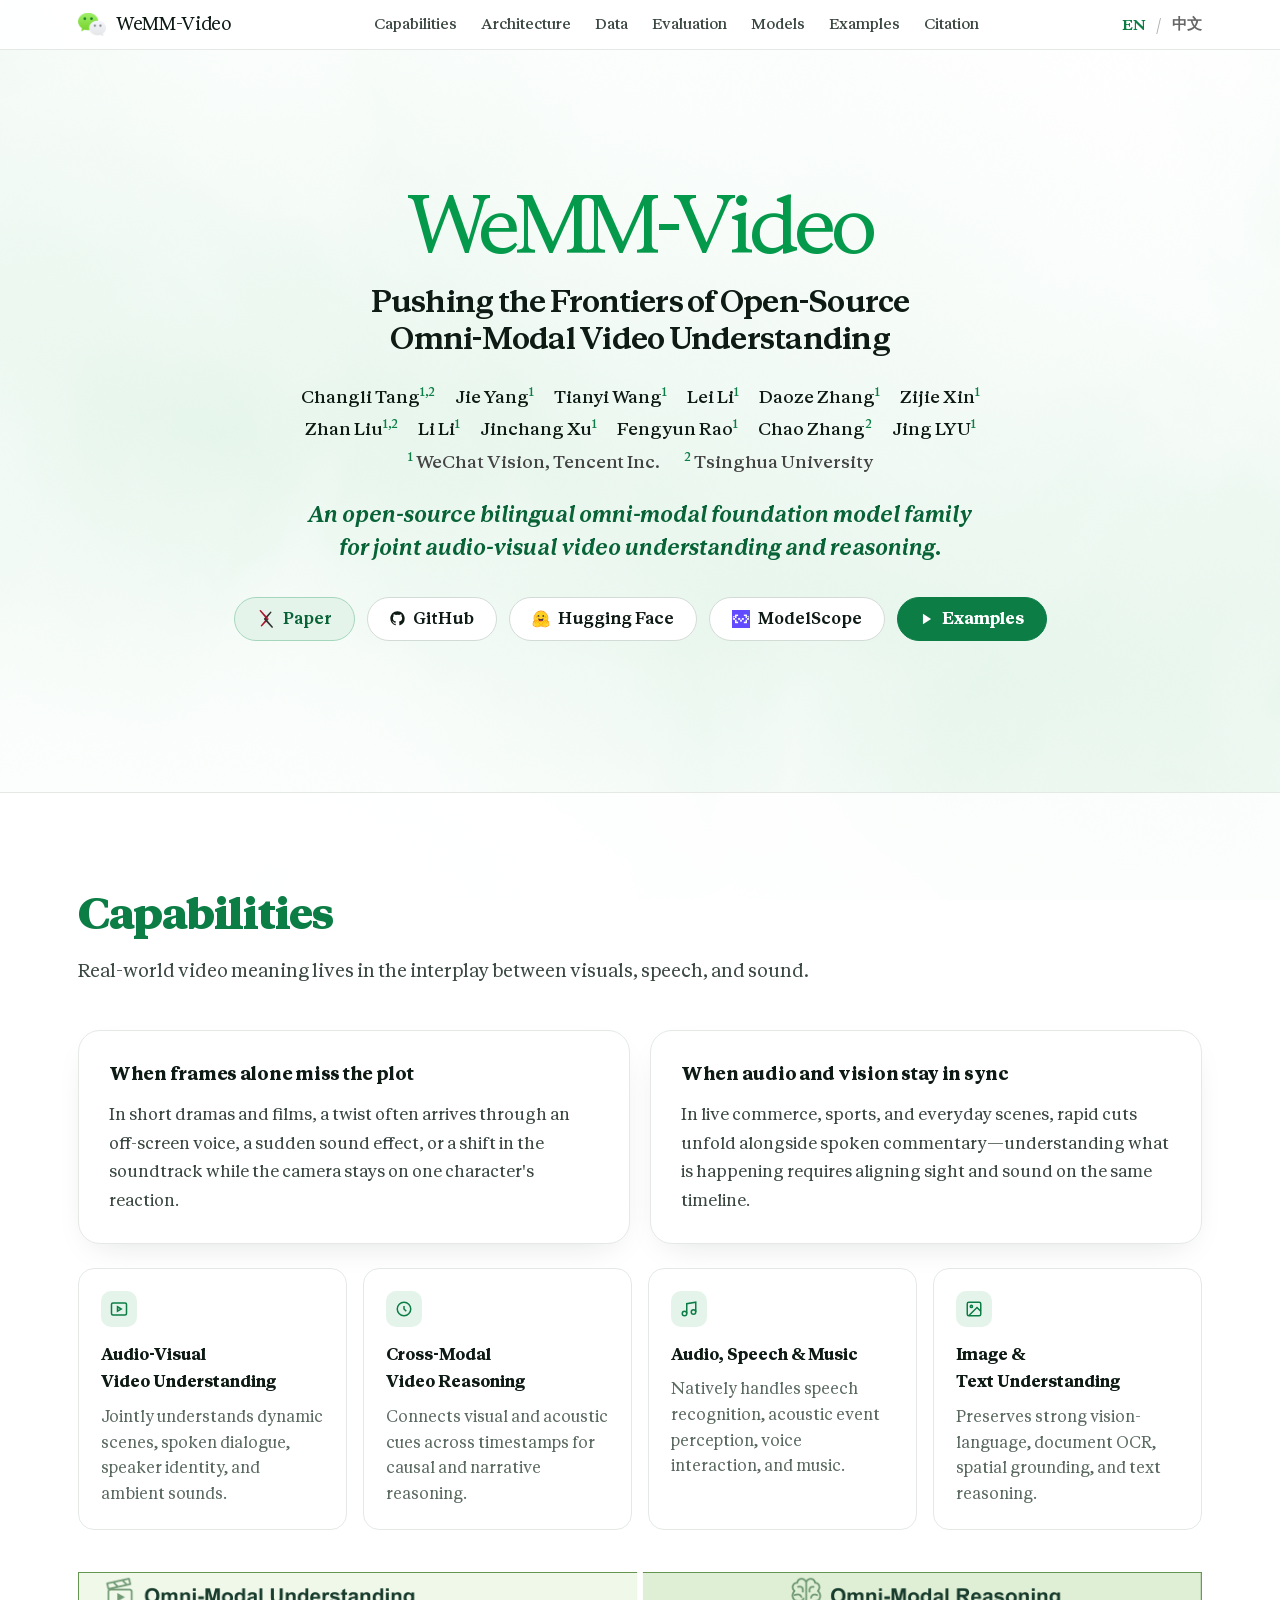
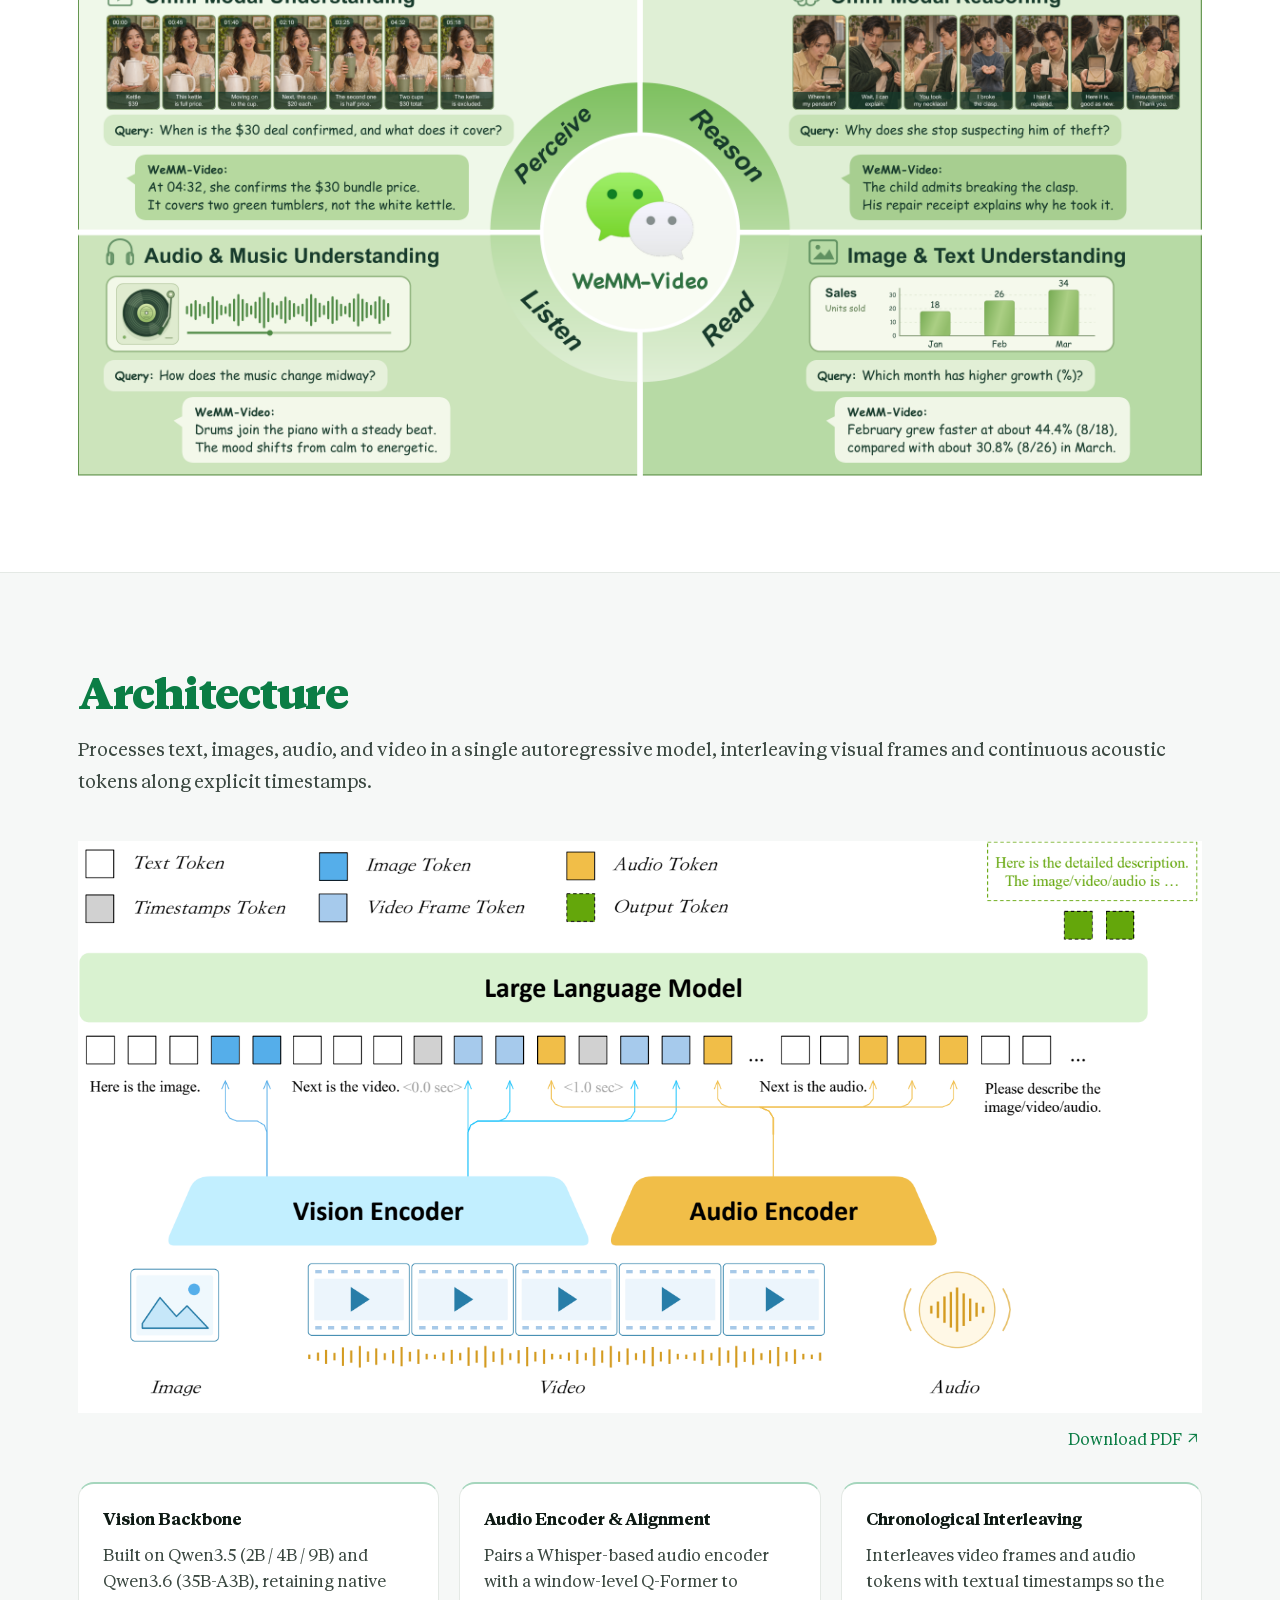
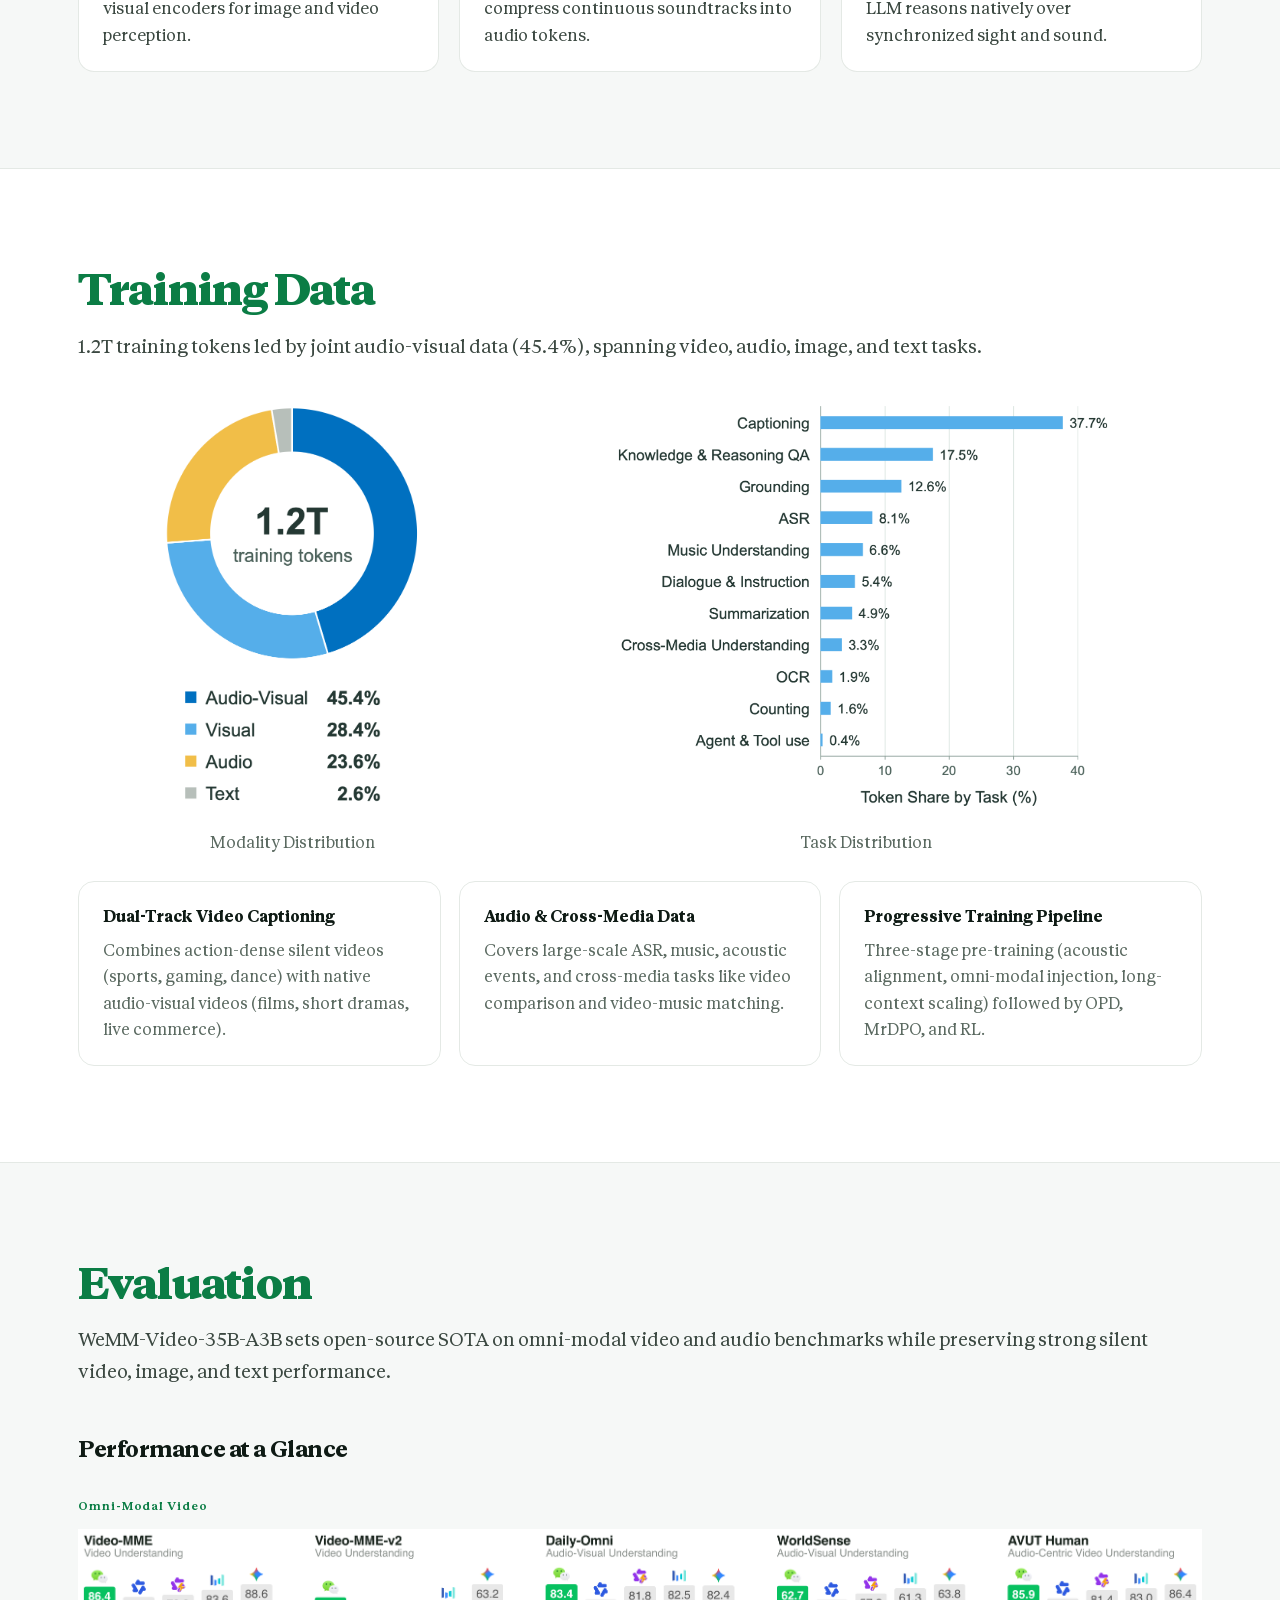
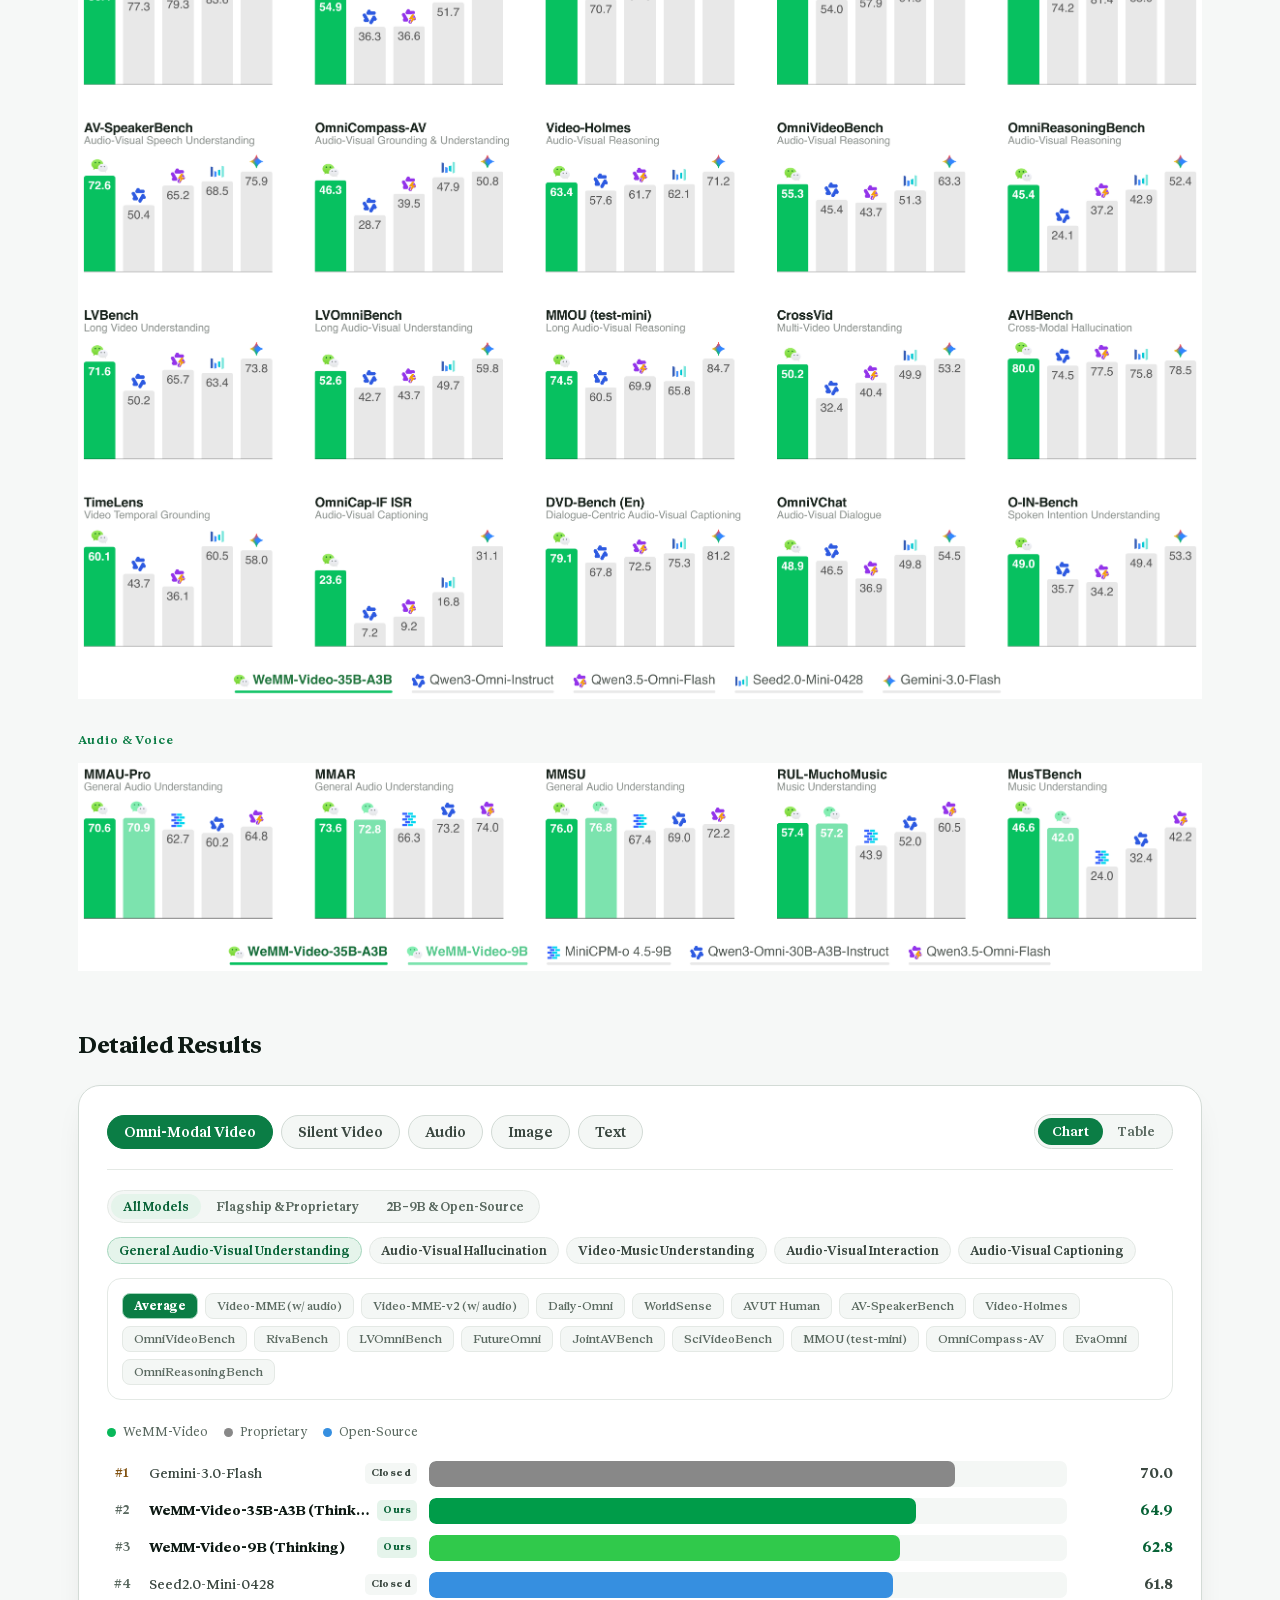
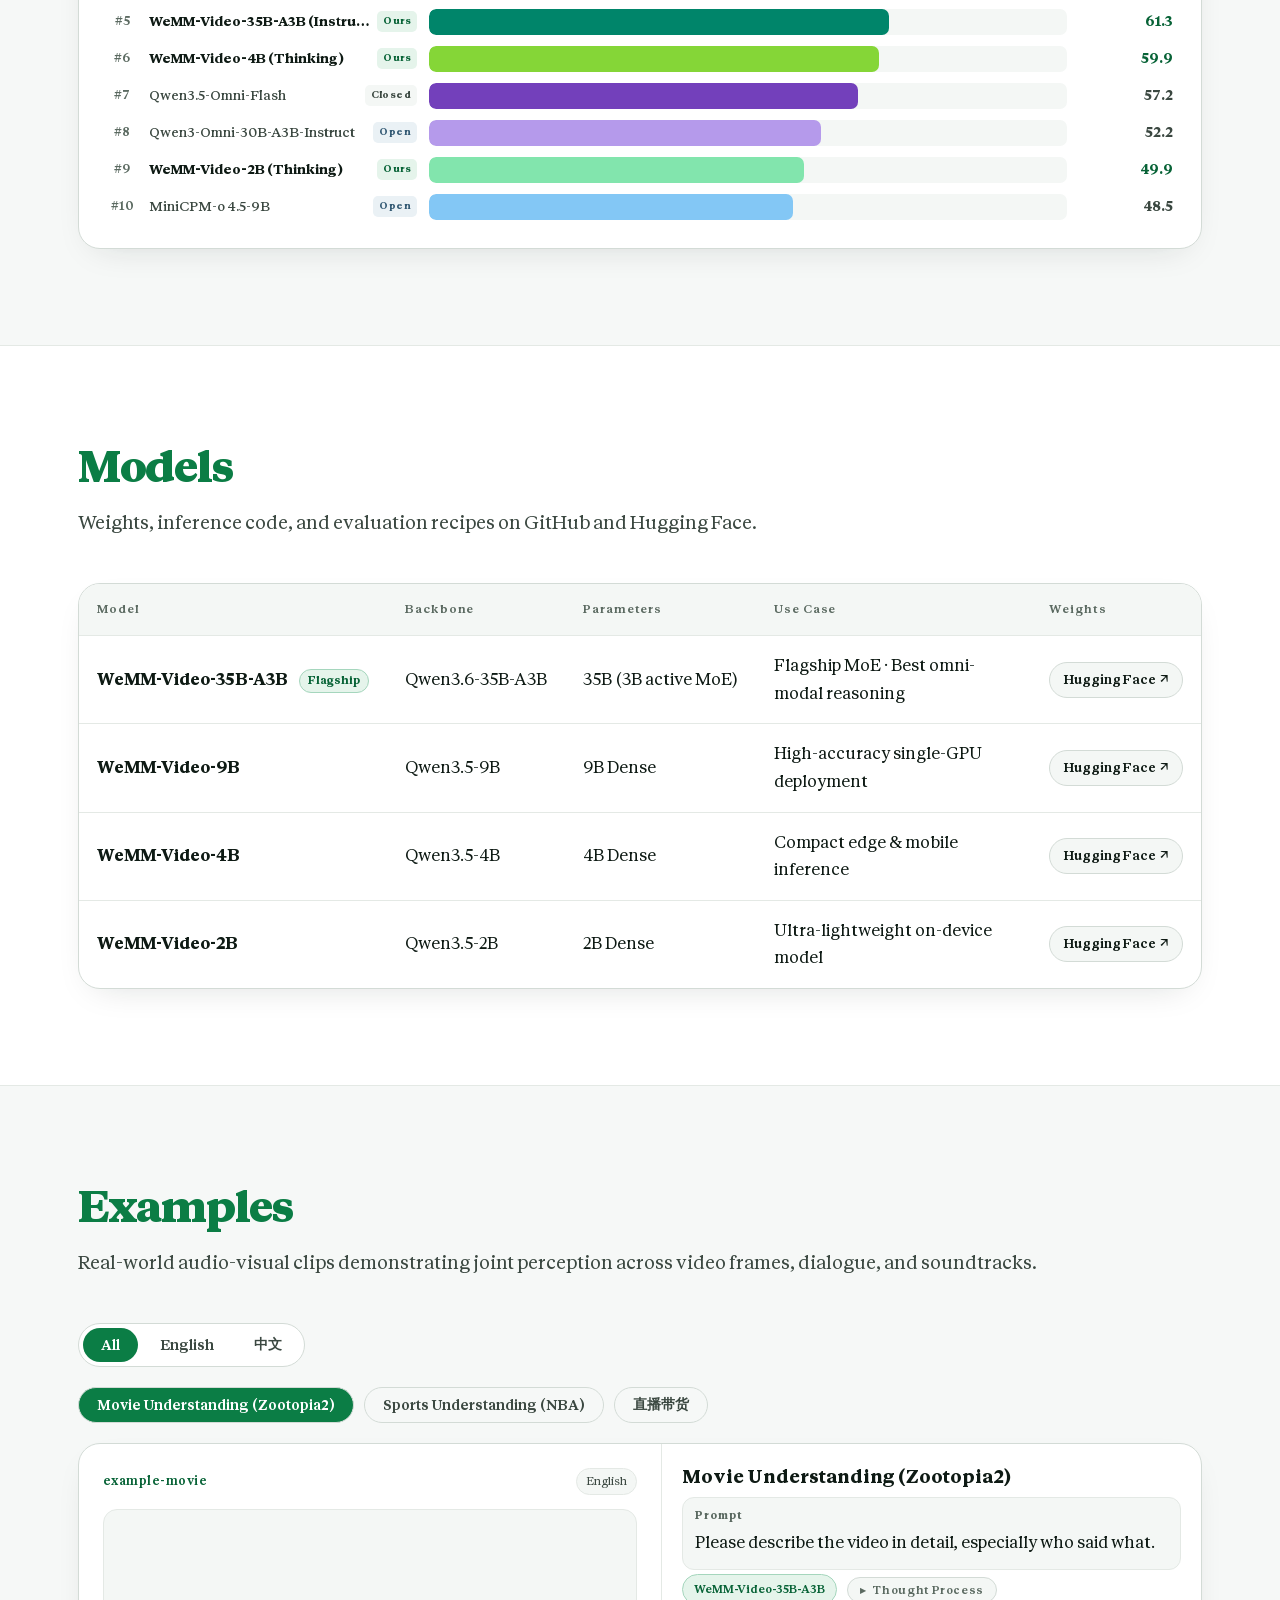
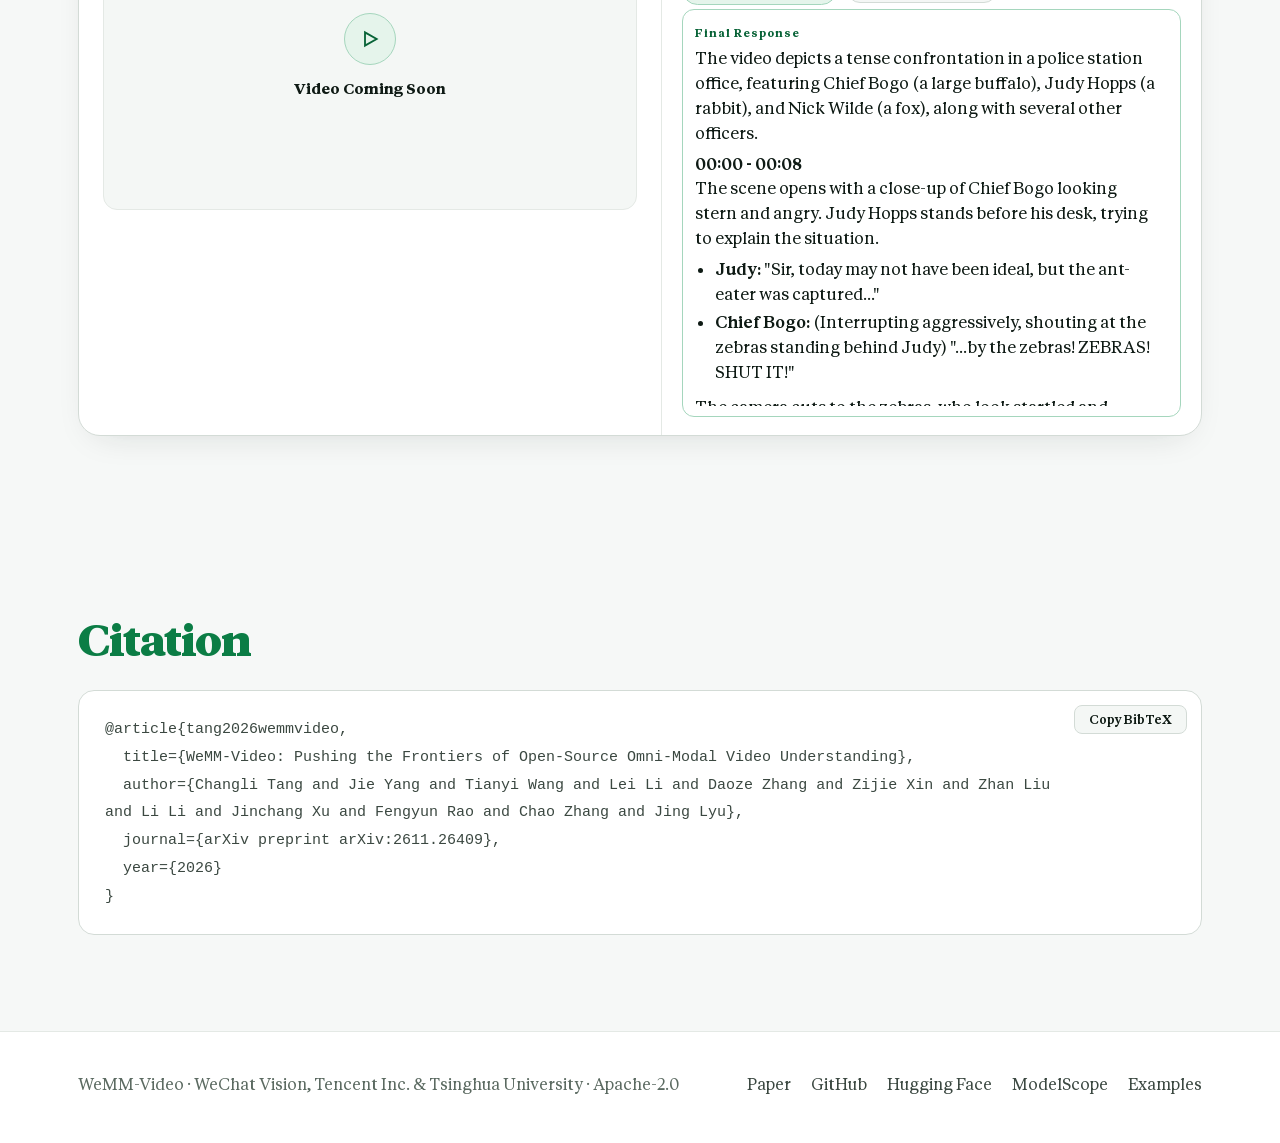
==== commit e9c7c02a: "Embed examples on homepage and fix navigation highlighting" ====
--- a/index.html
+++ b/index.html
@@ -27,7 +27,8 @@
           <a href="#data" data-i18n="nav_data">Data</a>
           <a href="#benchmarks" data-i18n="nav_bench">Evaluation</a>
           <a href="#models" data-i18n="nav_models">Models</a>
-          <a href="demos.html" data-i18n="nav_demos">Demos</a>
+          <a href="#examples" data-i18n="nav_demos">Examples</a>
+          <a href="#citation" data-i18n="cite_title">Citation</a>
         </nav>
 
         <div class="nav-actions">
@@ -92,11 +93,11 @@
               <img src="assets/modelscope.ico" alt="" width="18" height="18" />
               <span>ModelScope</span>
             </a>
-            <a class="btn btn-emerald" href="demos.html">
+            <a class="btn btn-emerald" href="#examples">
               <svg width="14" height="14" viewBox="0 0 24 24" fill="currentColor">
                 <polygon points="5 3 19 12 5 21 5 3"></polygon>
               </svg>
-              <span data-i18n="cta_demos">Demos</span>
+              <span data-i18n="cta_demos">Examples</span>
             </a>
           </div>
         </div>
@@ -425,13 +426,20 @@
          ==================================================================== -->
     <section class="section-band alt">
       <div class="container">
-        <div class="demo-portal reveal">
-          <span class="eyebrow" data-i18n="portal_eyebrow">Screening Room</span>
-          <h2 data-i18n="portal_title">Watch WeMM-Video in action.</h2>
-          <p data-i18n="portal_desc">
-            Explore real-world video demonstrations showcasing audio-visual reasoning, speaker attribution, and music & acoustic perception.
-          </p>
-          <a class="btn btn-emerald" href="demos.html" data-i18n="portal_cta">Open Demo Gallery →</a>
+        <div id="examples" class="reveal">
+          <div class="editorial-header">
+            <h2 class="section-title" data-i18n="nav_demos">Examples</h2>
+            <p class="section-desc" data-i18n="demos_desc">Real-world audio-visual clips demonstrating joint perception across video frames, dialogue, and soundtracks.</p>
+          </div>
+          <div class="demo-track-bar">
+            <div class="demo-track-switch" id="demo-track-switch" role="tablist">
+              <button type="button" class="demo-track-btn active" data-demo-track="all" data-i18n="demo_track_all">All</button>
+              <button type="button" class="demo-track-btn" data-demo-track="en" data-i18n="demo_track_en">English</button>
+              <button type="button" class="demo-track-btn" data-demo-track="zh" data-i18n="demo_track_zh">中文</button>
+            </div>
+          </div>
+          <div class="demo-case-tabs" id="demo-case-tabs" role="group" aria-label="Demo cases"></div>
+          <div class="demo-list" id="demo-list"></div>
         </div>
 
         <div id="citation" style="margin-top: 84px;" class="reveal">
@@ -461,7 +469,7 @@
           <a href="https://github.com/Tencent/WeMM-Video" target="_blank" rel="noopener">GitHub</a>
           <a href="https://huggingface.co/collections/tencent/wemm-video" target="_blank" rel="noopener">Hugging Face</a>
           <a href="https://www.modelscope.ai/collections/WeChat-Vision/WeMM-Video" target="_blank" rel="noopener">ModelScope</a>
-          <a href="demos.html" data-i18n="nav_demos">Demos</a>
+          <a href="#examples" data-i18n="nav_demos">Examples</a>
         </div>
       </div>
     </footer>
@@ -476,6 +484,8 @@
   <script src="js/hero-canvas.js"></script>
   <script src="js/benchmarks-data.js"></script>
   <script src="js/i18n.js"></script>
+  <script src="js/markdown.js?v=2"></script>
+  <script src="js/demos-data.js"></script>
   <script src="js/main.js"></script>
 </body>
 </html>
--- a/css/style.css
+++ b/css/style.css
@@ -333,7 +333,7 @@
   margin: 0 auto 32px;
   max-width: 880px;
   font-size: 21px;
-  font-weight: 700;
+  font-weight: 600;
   line-height: 1.6;
   color: var(--emerald-deep);
   text-wrap: balance;
@@ -441,7 +441,6 @@
 }
 
 .editorial-header {
-  max-width: 860px;
   margin-bottom: 44px;
 }
 
@@ -469,7 +468,7 @@
   font-weight: 800;
   line-height: 1.18;
   letter-spacing: -0.03em;
-  color: var(--ink);
+  color: var(--emerald);
   text-wrap: balance;
 }
 
@@ -1654,6 +1653,19 @@
   color: var(--ink-muted);
 }
 
+.demo-case-tabs {
+  display: flex;
+  gap: 10px;
+  overflow-x: auto;
+  margin-top: 20px;
+  padding-bottom: 8px;
+}
+
+.demo-case-tabs .demo-track-btn {
+  flex-shrink: 0;
+  border: 1px solid var(--border-strong);
+}
+
 .demo-list {
   display: flex;
   flex-direction: column;
@@ -1775,10 +1787,10 @@
 }
 
 .demo-io-col {
-  padding: 24px 26px;
+  padding: 18px 20px;
   display: flex;
   flex-direction: column;
-  gap: 14px;
+  gap: 4px;
 }
 
 .demo-title {
@@ -1790,7 +1802,7 @@
 }
 
 .demo-prompt-box {
-  padding: 13px 15px;
+  padding: 9px 12px;
   border-radius: 12px;
   background: var(--surface-soft);
   border: 1px solid var(--border);
@@ -1867,7 +1879,7 @@
 }
 
 .demo-thinking-box {
-  padding: 14px 14px 14px 16px;
+  padding: 10px 12px;
   border-radius: 12px;
   background: var(--surface-soft);
   border: 1px solid var(--border);
@@ -1882,7 +1894,7 @@
 }
 
 .demo-answer-box {
-  padding: 16px 14px 16px 18px;
+  padding: 6px 12px 10px;
   border-radius: 12px;
   background: var(--surface);
   border: 1px solid var(--line-accent);
@@ -1899,7 +1911,7 @@
   letter-spacing: 0.1em;
   text-transform: none;
   color: var(--emerald-deep);
-  margin-bottom: 10px;
+  margin-bottom: 2px;
 }
 
 /* Compact Scrollable Panes for Both Thinking & Final Response */
@@ -1933,6 +1945,14 @@
 .md-body {
   font-size: 16px;
   line-height: 1.72;
+}
+
+.demo-io-col .md-body {
+  line-height: 1.55;
+}
+
+.demo-io-col .md-body p {
+  margin-bottom: 6px;
 }
 
 .demo-thinking-content.md-body {
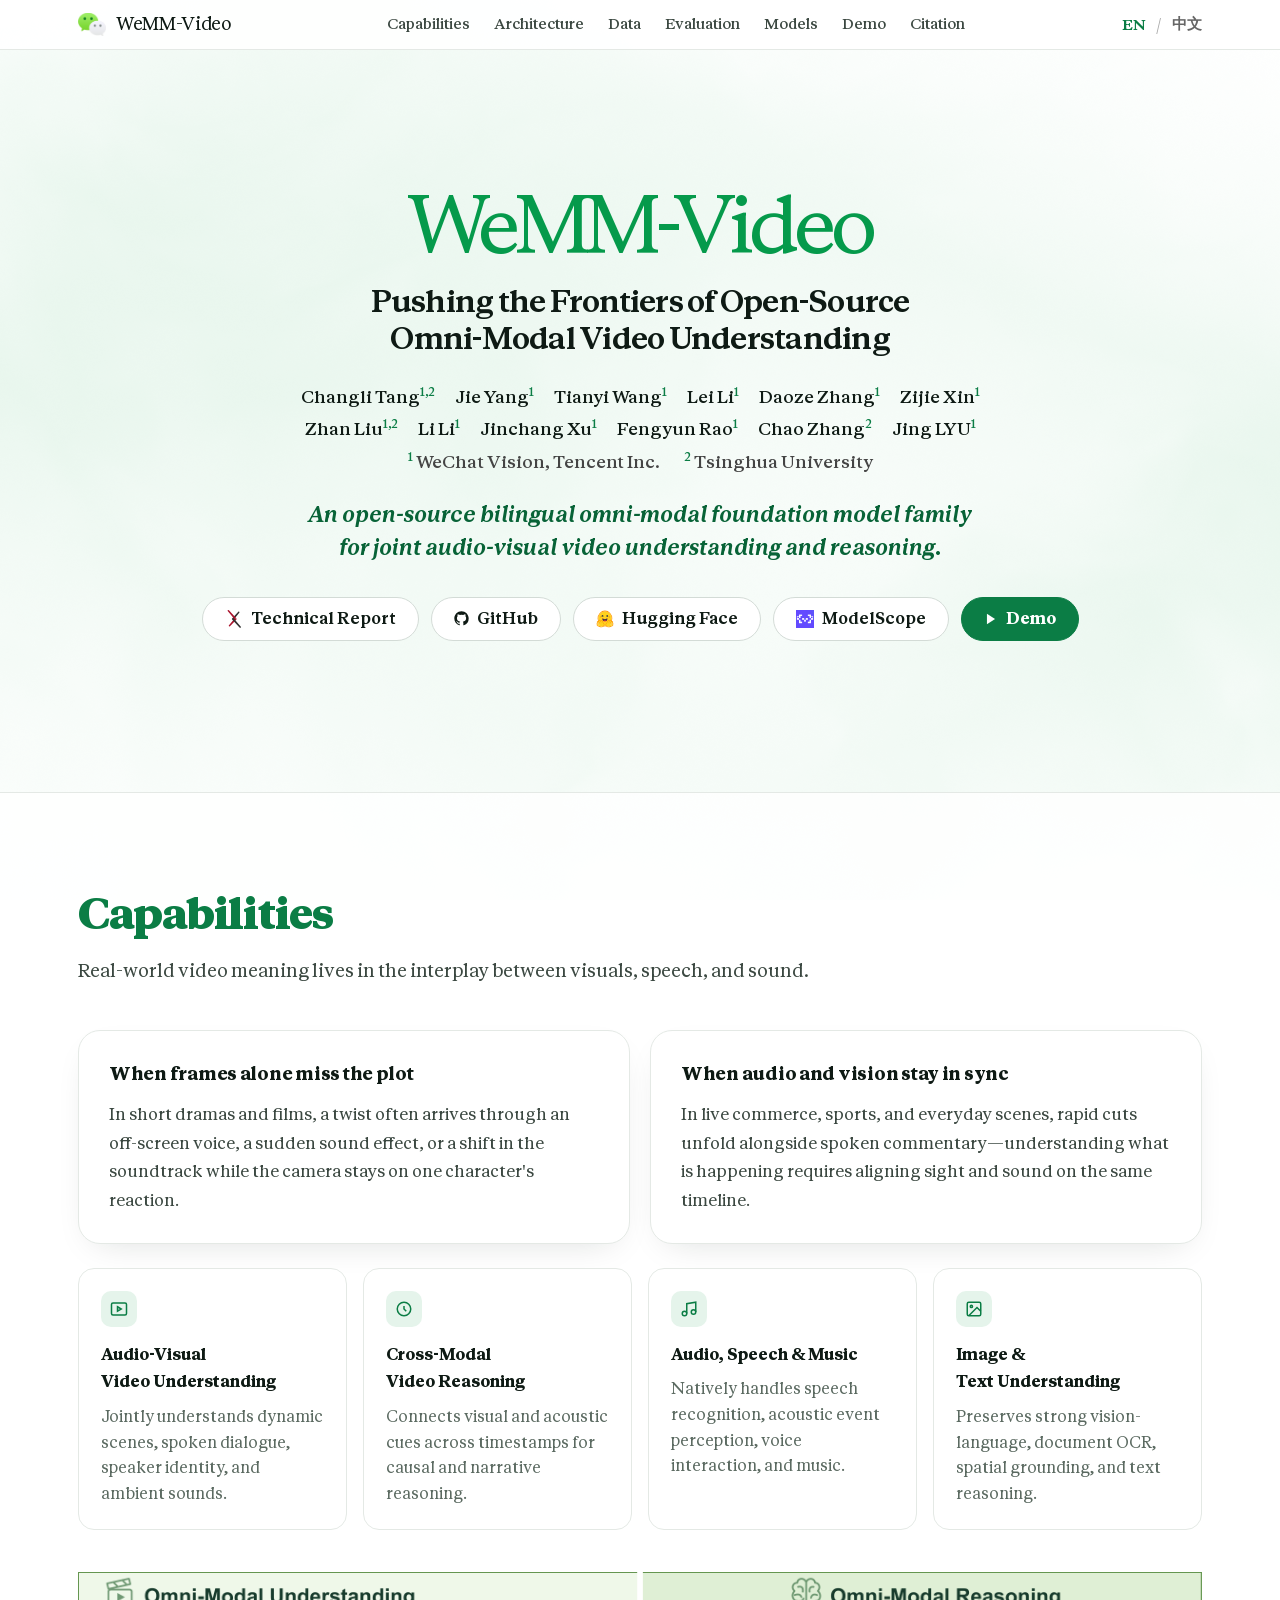
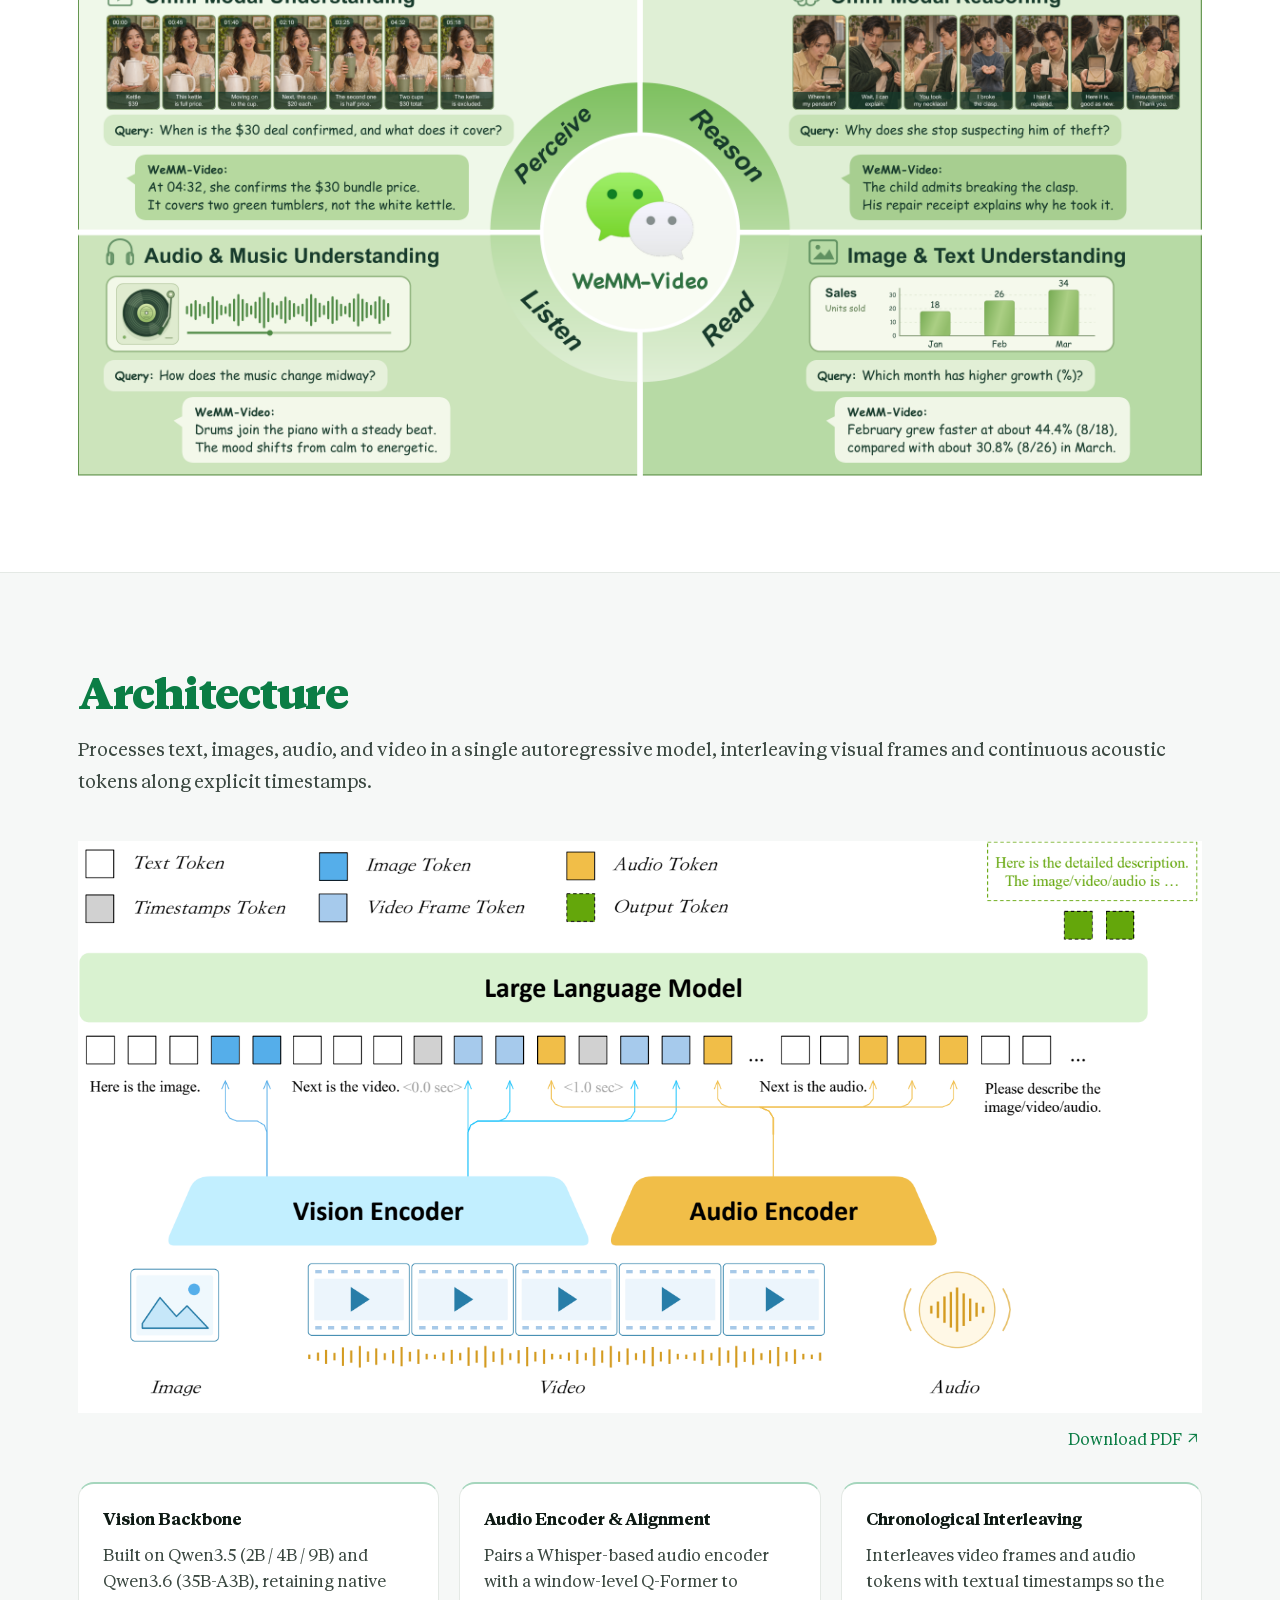
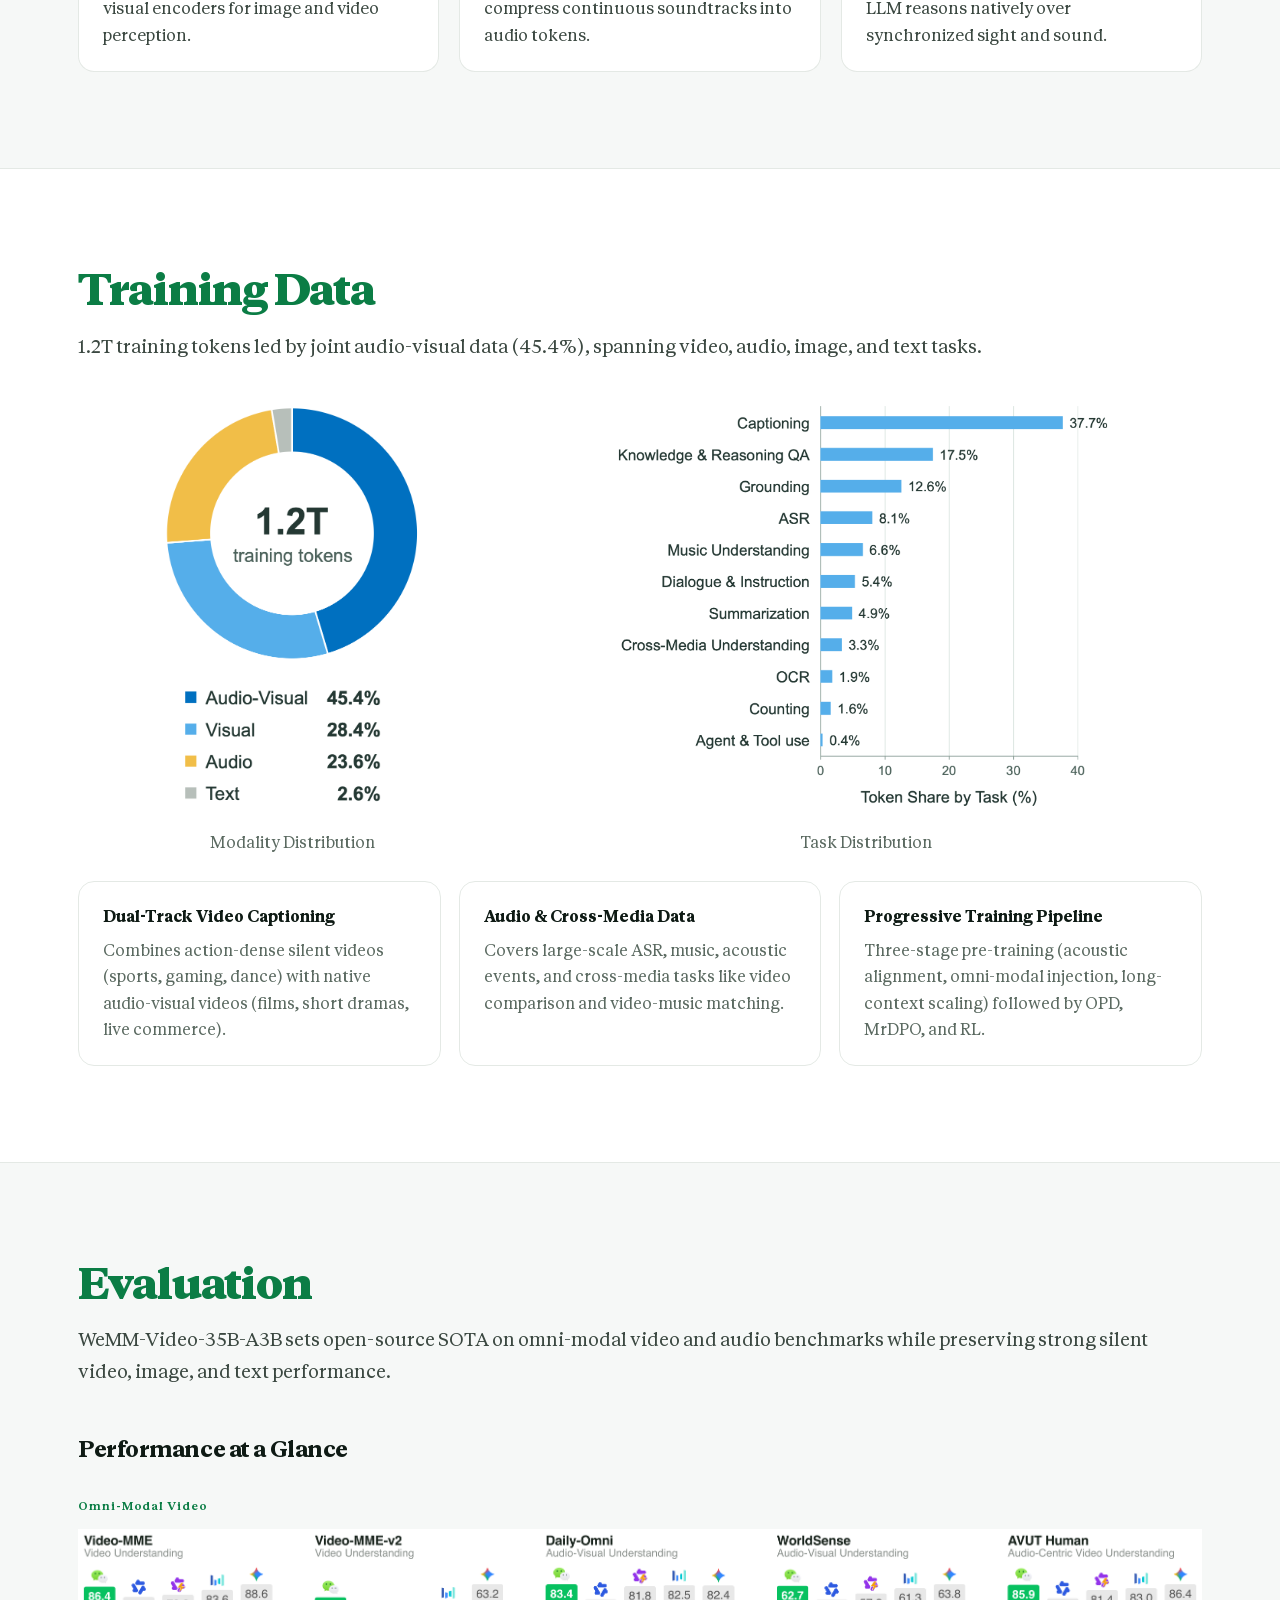
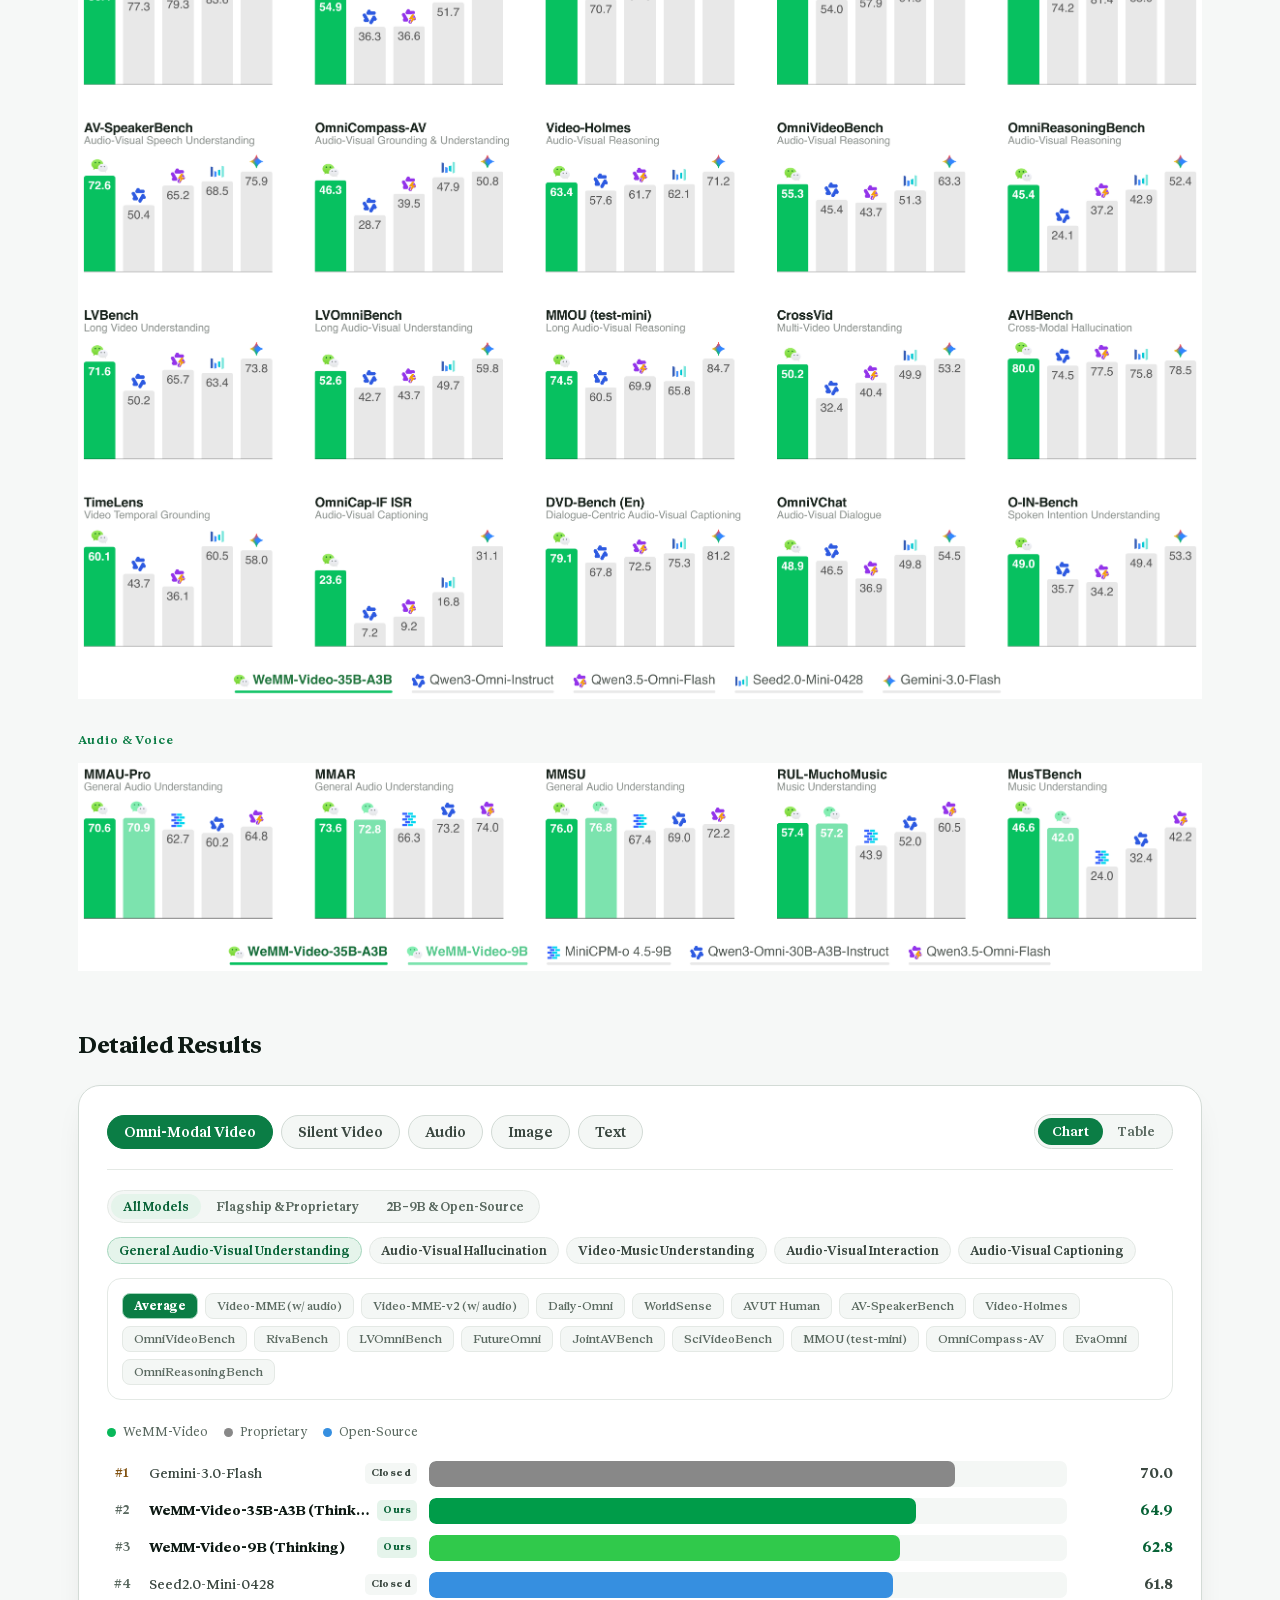
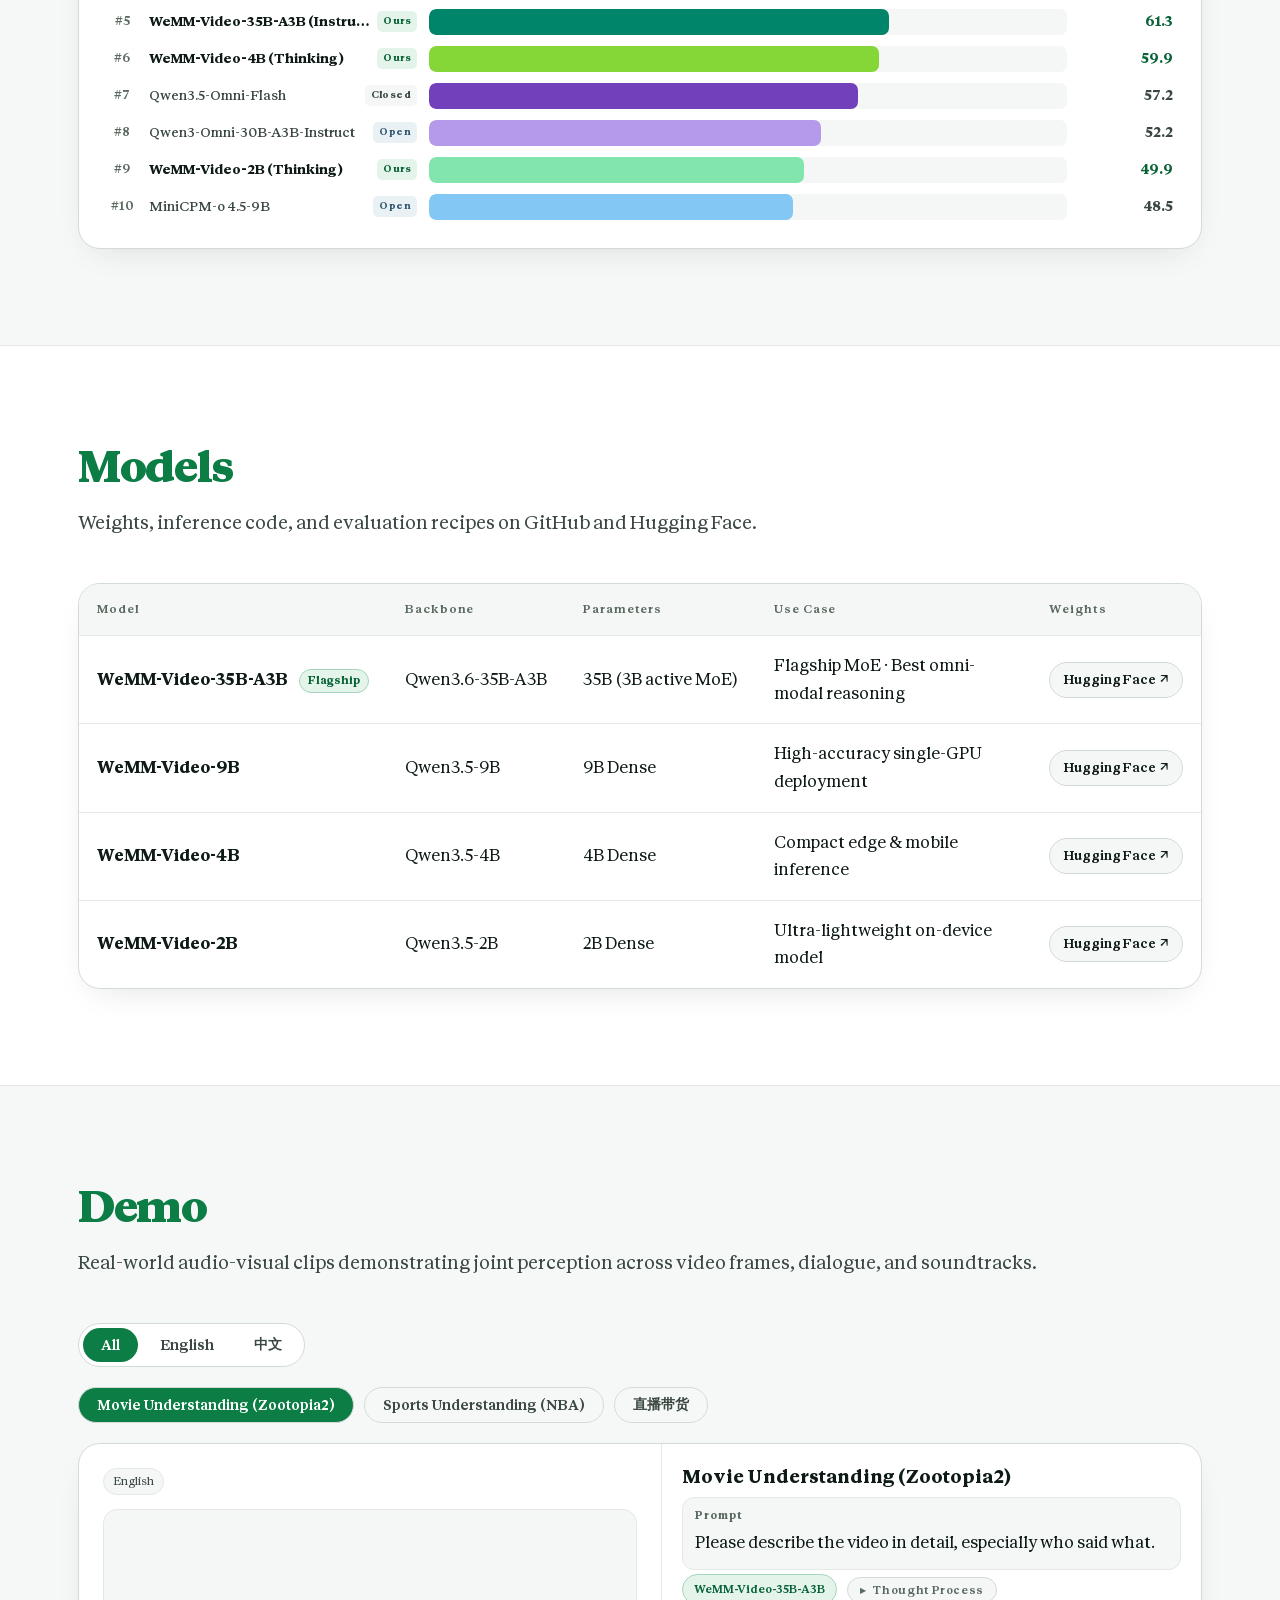
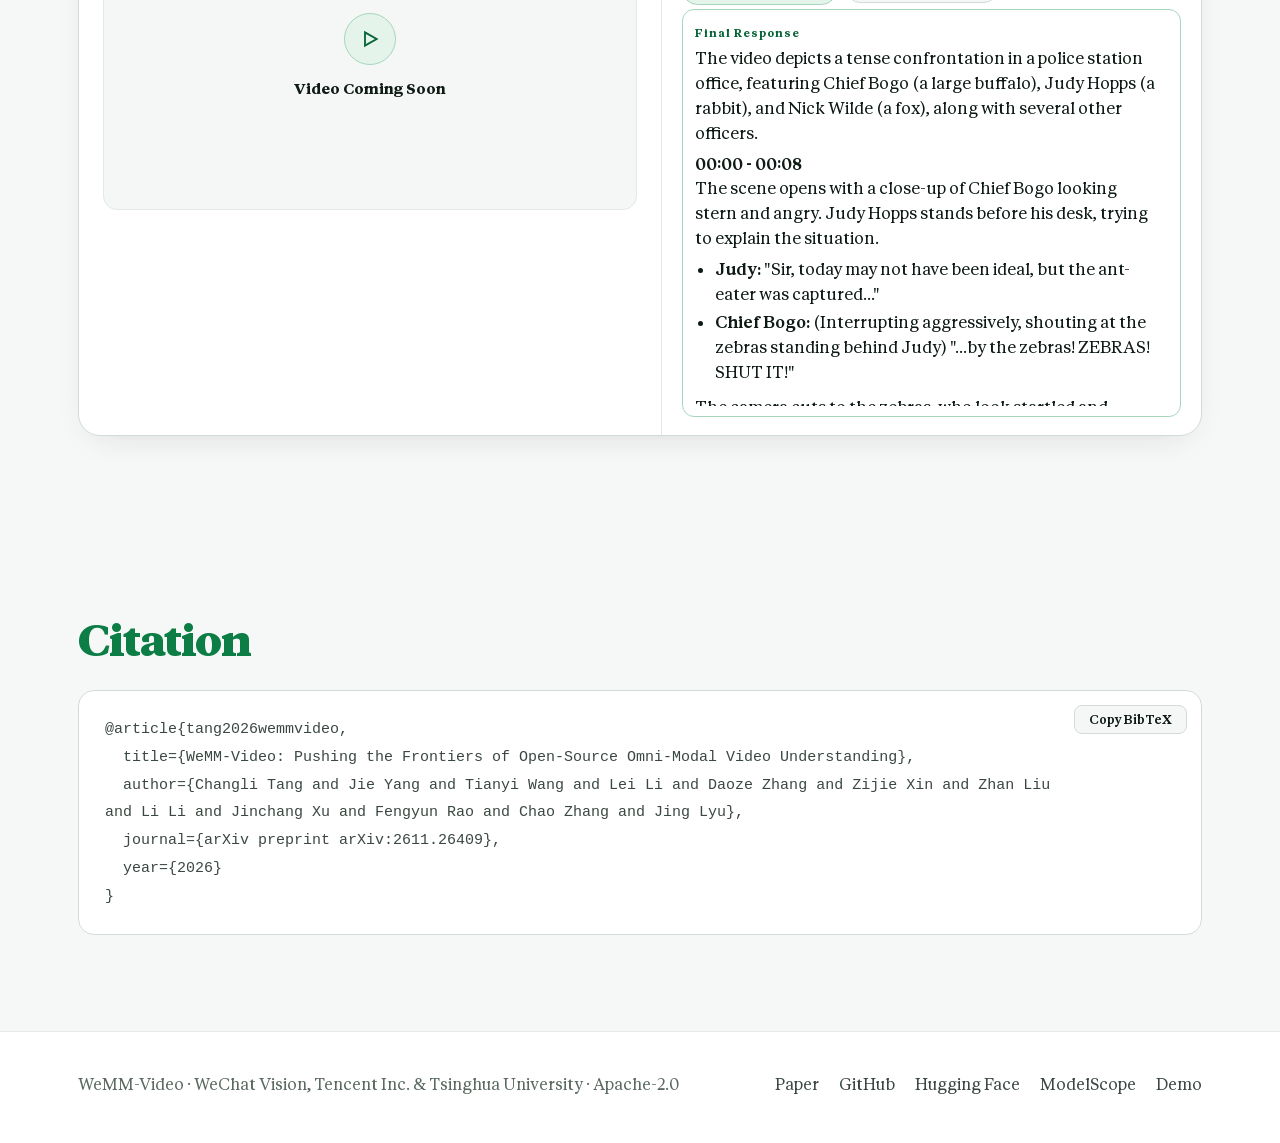
==== commit 8c83003b: "Update report button and demo labels" ====
--- a/index.html
+++ b/index.html
@@ -27,7 +27,7 @@
           <a href="#data" data-i18n="nav_data">Data</a>
           <a href="#benchmarks" data-i18n="nav_bench">Evaluation</a>
           <a href="#models" data-i18n="nav_models">Models</a>
-          <a href="#examples" data-i18n="nav_demos">Examples</a>
+          <a href="#demos" data-i18n="nav_demos">Demo</a>
           <a href="#citation" data-i18n="cite_title">Citation</a>
         </nav>
 
@@ -75,9 +75,9 @@
           <p class="hero-sub"><em data-i18n="hero_sub">An open-source bilingual omni-modal foundation model family for joint audio-visual video understanding and reasoning.</em></p>
 
           <div class="hero-cta-row">
-            <a class="btn btn-solid" href="https://arxiv.org/abs/2611.26409" target="_blank" rel="noopener">
+            <a class="btn" href="https://arxiv.org/abs/2611.26409" target="_blank" rel="noopener">
               <img src="assets/arxiv.svg" alt="" width="18" height="18" />
-              <span data-i18n="cta_paper">Paper</span>
+              <span data-i18n="cta_technical_report">Technical Report</span>
             </a>
             <a class="btn" href="https://github.com/Tencent/WeMM-Video" target="_blank" rel="noopener">
               <svg width="15" height="15" viewBox="0 0 24 24" fill="currentColor">
@@ -93,11 +93,11 @@
               <img src="assets/modelscope.ico" alt="" width="18" height="18" />
               <span>ModelScope</span>
             </a>
-            <a class="btn btn-emerald" href="#examples">
+            <a class="btn btn-emerald" href="#demos">
               <svg width="14" height="14" viewBox="0 0 24 24" fill="currentColor">
                 <polygon points="5 3 19 12 5 21 5 3"></polygon>
               </svg>
-              <span data-i18n="cta_demos">Examples</span>
+              <span data-i18n="cta_demos">Demo</span>
             </a>
           </div>
         </div>
@@ -426,9 +426,9 @@
          ==================================================================== -->
     <section class="section-band alt">
       <div class="container">
-        <div id="examples" class="reveal">
+        <div id="demos" class="reveal">
           <div class="editorial-header">
-            <h2 class="section-title" data-i18n="nav_demos">Examples</h2>
+            <h2 class="section-title" data-i18n="nav_demos">Demo</h2>
             <p class="section-desc" data-i18n="demos_desc">Real-world audio-visual clips demonstrating joint perception across video frames, dialogue, and soundtracks.</p>
           </div>
           <div class="demo-track-bar">
@@ -469,7 +469,7 @@
           <a href="https://github.com/Tencent/WeMM-Video" target="_blank" rel="noopener">GitHub</a>
           <a href="https://huggingface.co/collections/tencent/wemm-video" target="_blank" rel="noopener">Hugging Face</a>
           <a href="https://www.modelscope.ai/collections/WeChat-Vision/WeMM-Video" target="_blank" rel="noopener">ModelScope</a>
-          <a href="#examples" data-i18n="nav_demos">Examples</a>
+          <a href="#demos" data-i18n="nav_demos">Demo</a>
         </div>
       </div>
     </footer>
@@ -486,6 +486,6 @@
   <script src="js/i18n.js"></script>
   <script src="js/markdown.js?v=2"></script>
   <script src="js/demos-data.js"></script>
-  <script src="js/main.js"></script>
+  <script src="js/main.js?v=2"></script>
 </body>
 </html>
